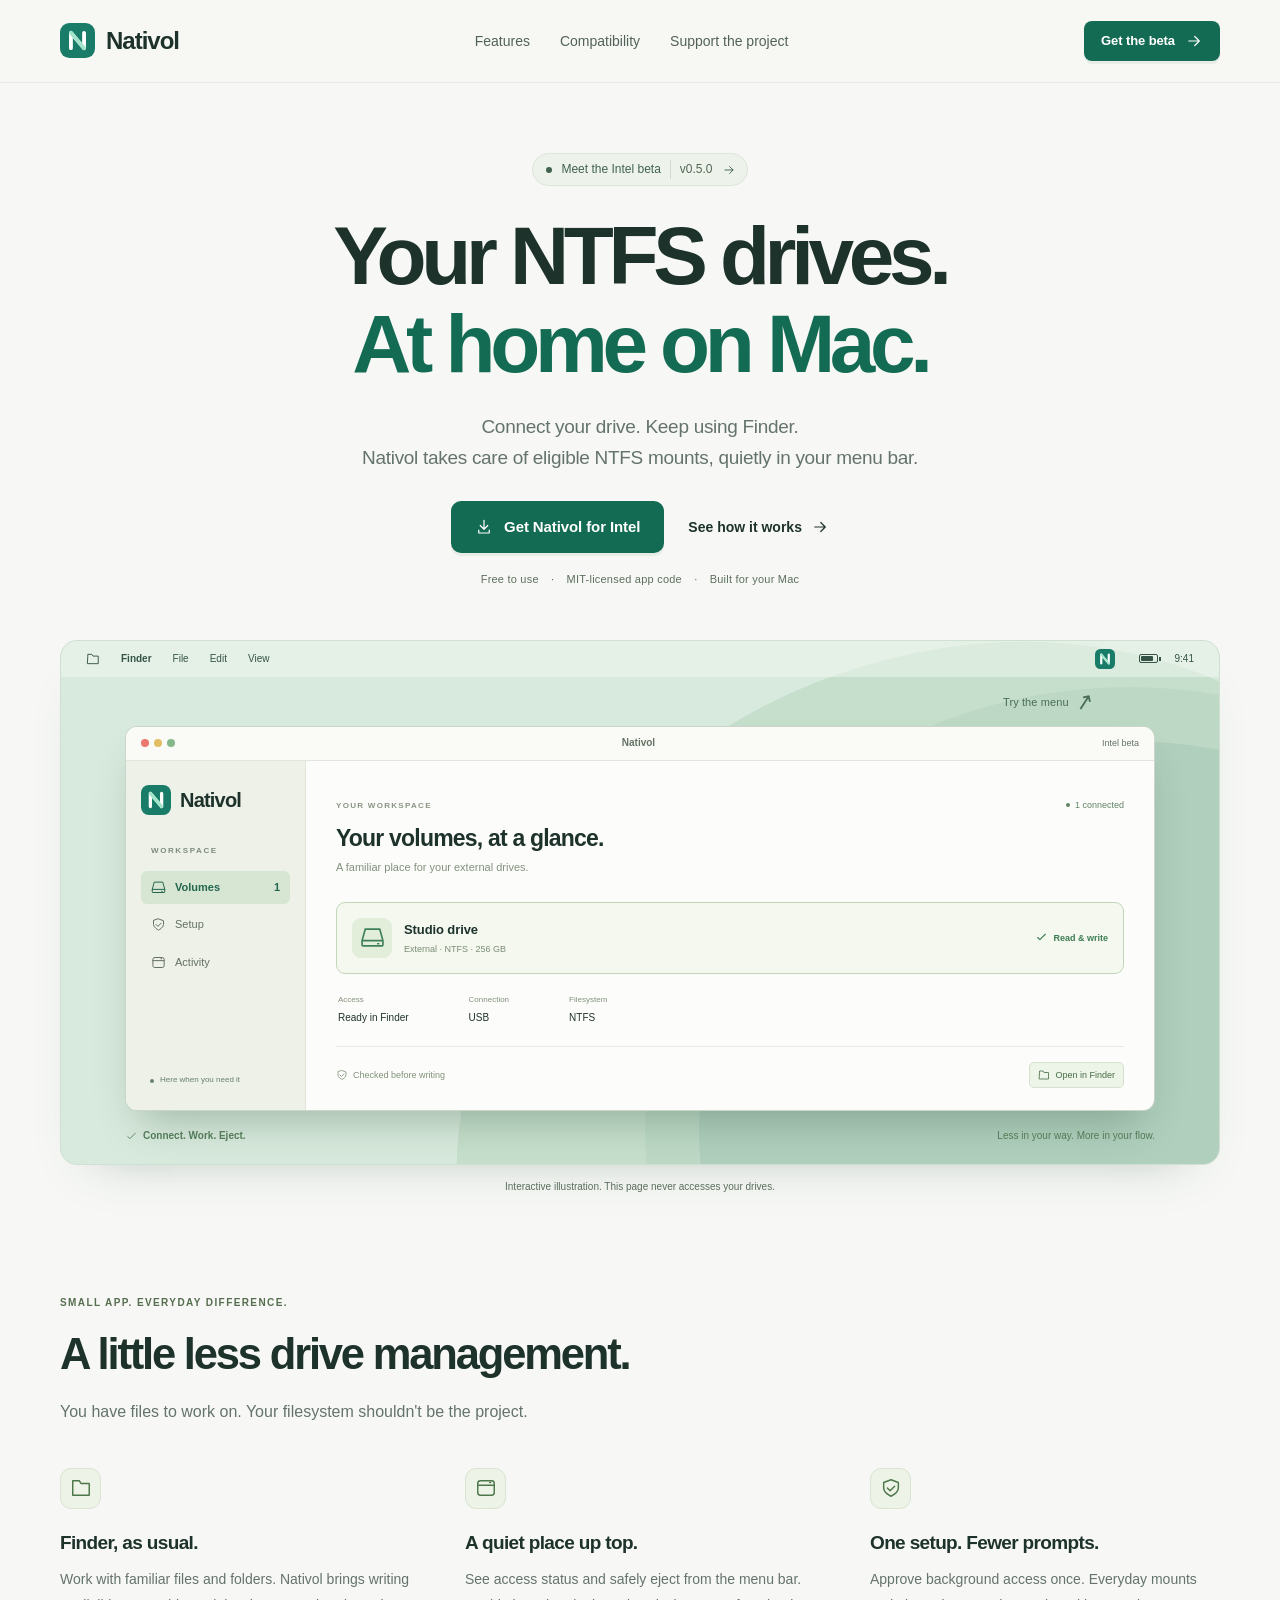
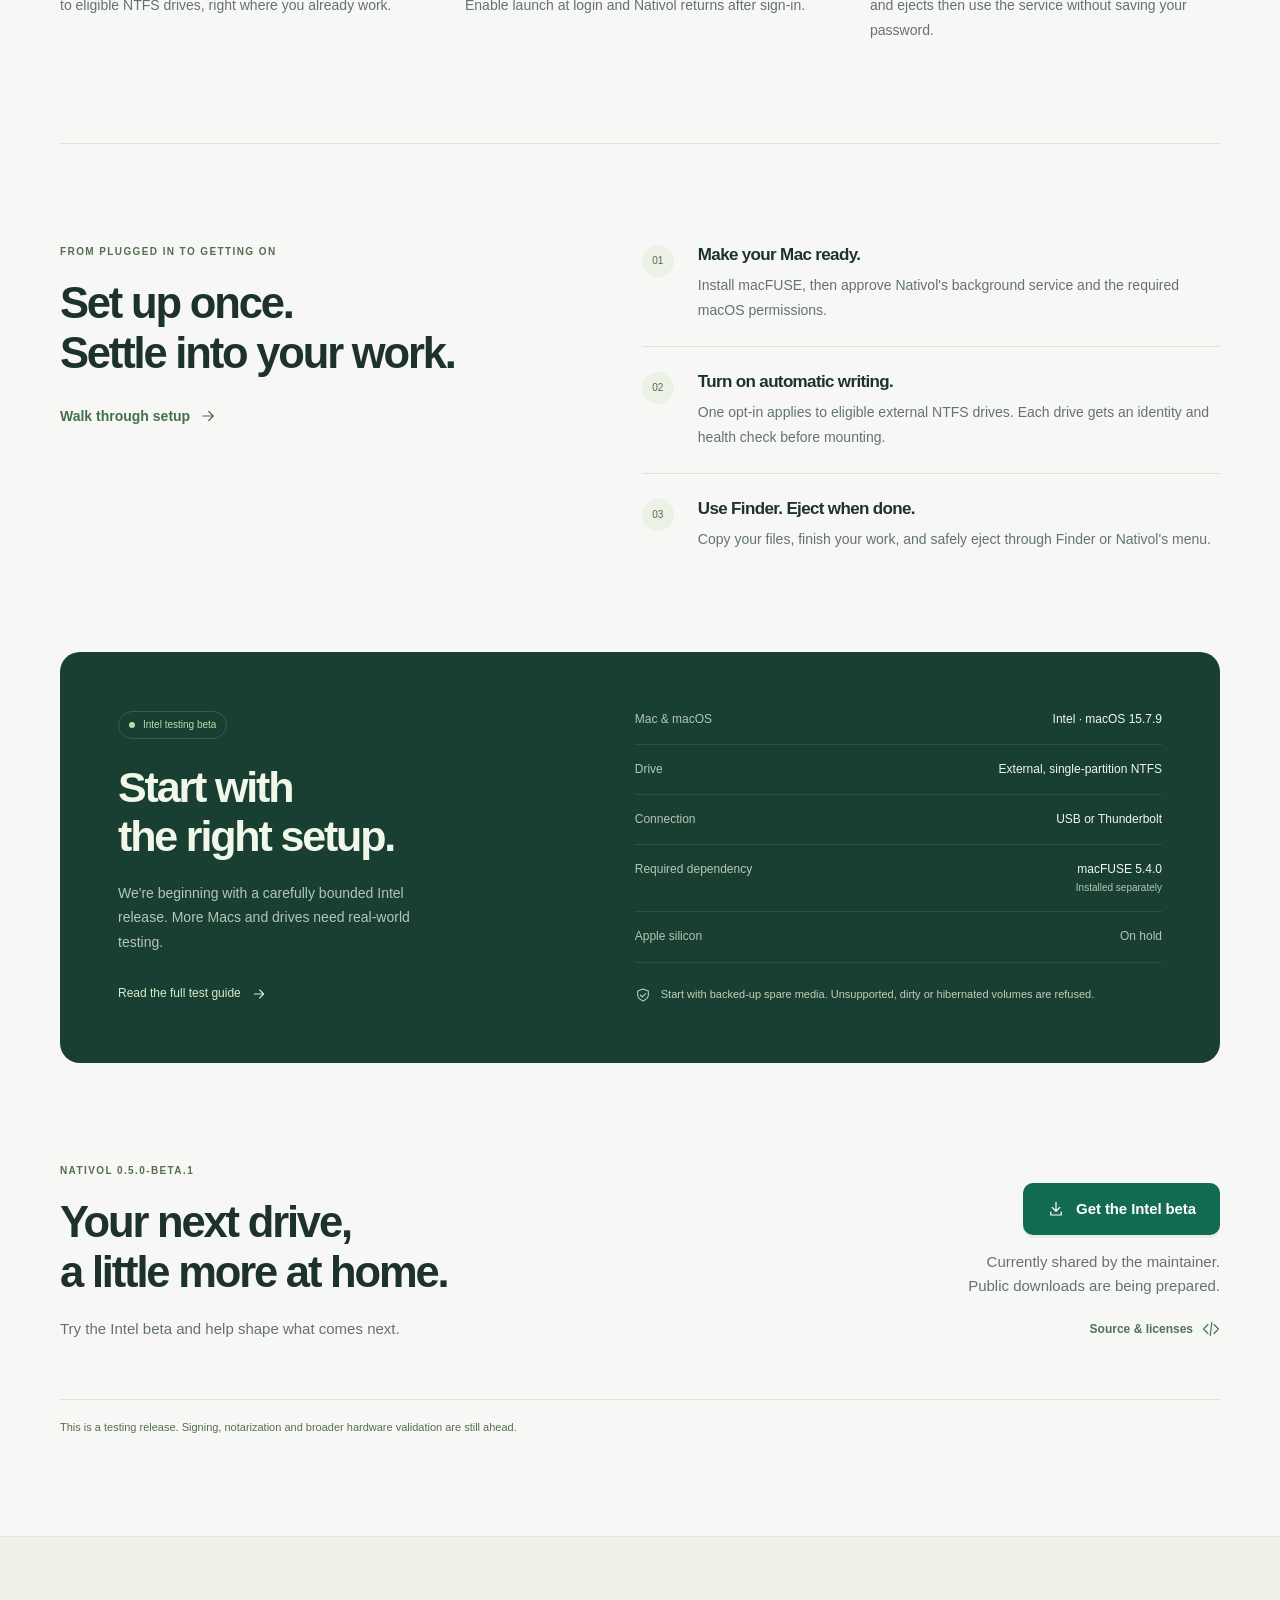
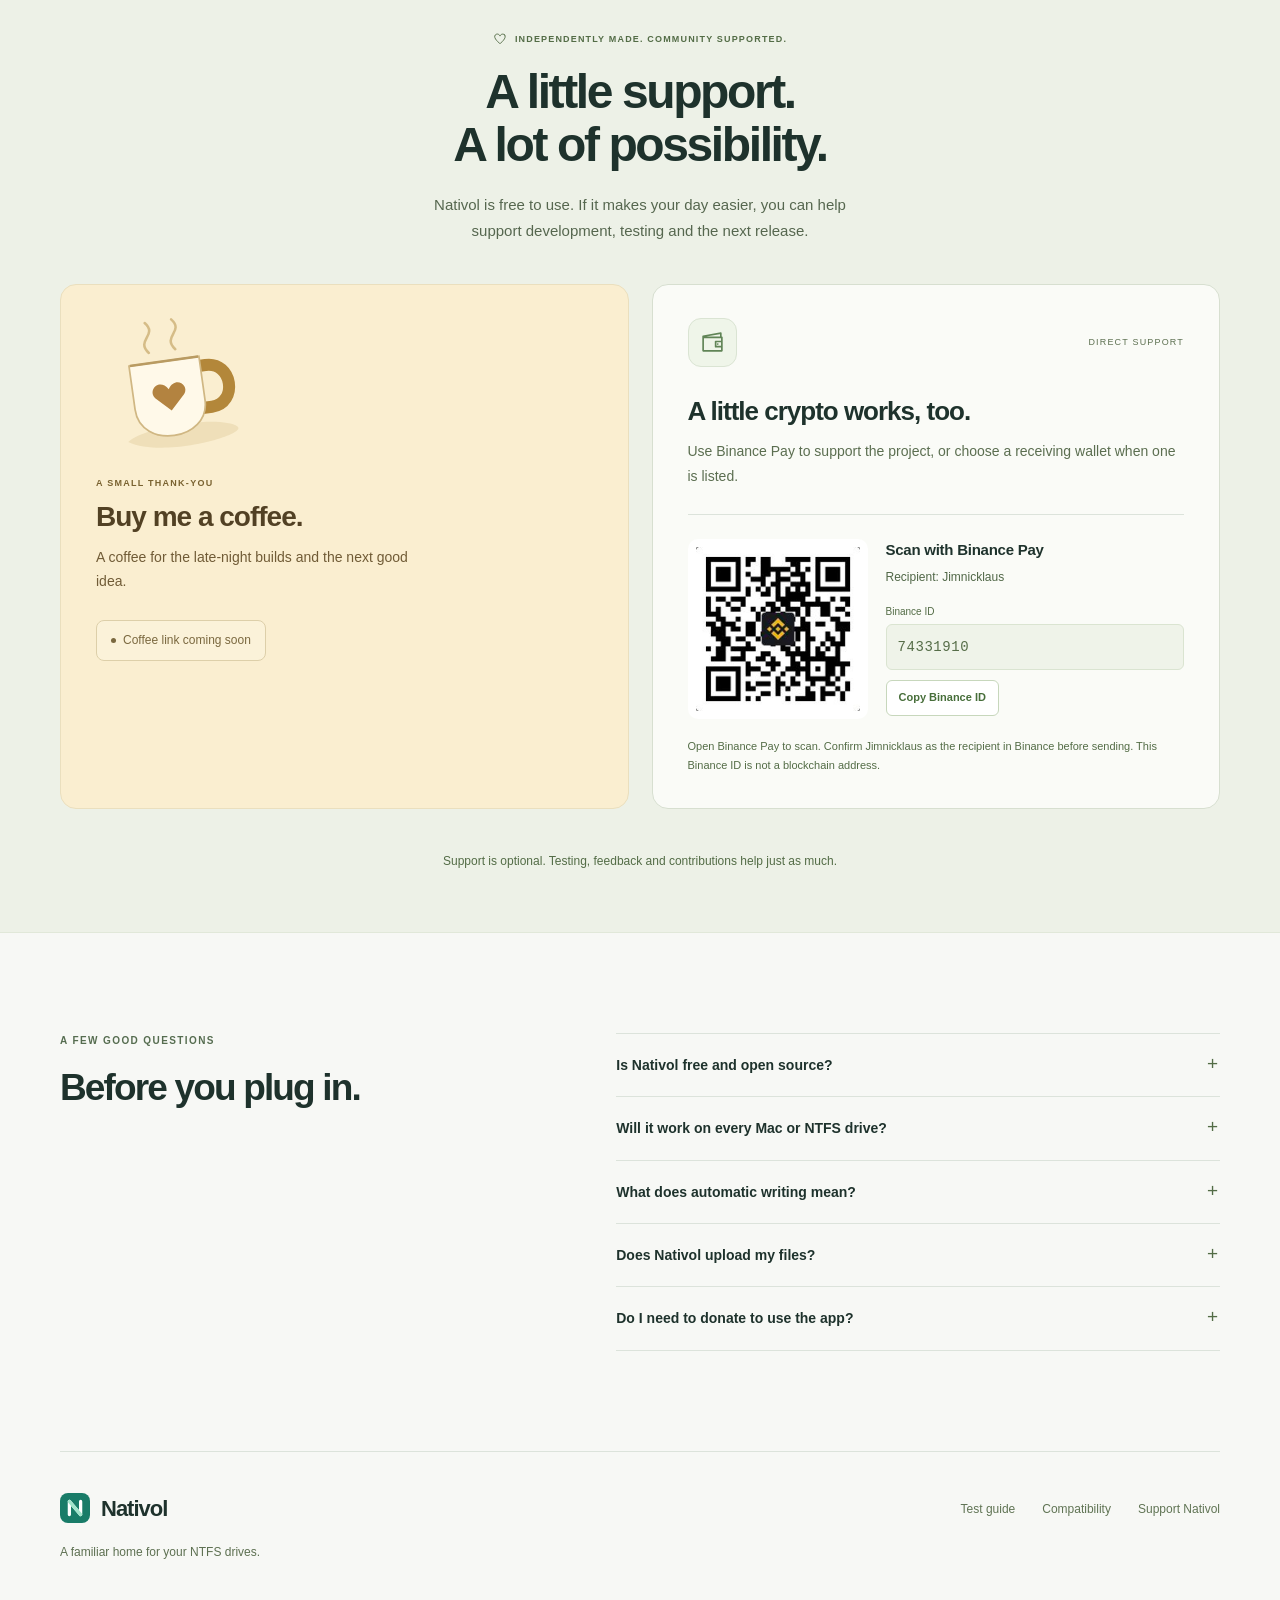
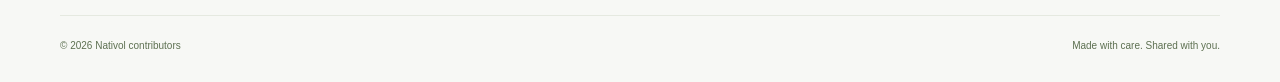
==== site/index.html @ d859d7f7 "Publish Nativol Intel beta source and website" ====
<!doctype html>
<html lang="en">
<head>
  <meta charset="utf-8">
  <meta name="viewport" content="width=device-width, initial-scale=1">
  <meta name="description" content="Nativol brings eligible NTFS drives to your Mac, with automatic writing, Finder access, and a quiet place in your menu bar. Explore the Intel beta.">
  <meta name="theme-color" content="#f7f8f5">
  <meta property="og:title" content="Nativol — Your NTFS drives. At home on Mac.">
  <meta property="og:description" content="A little less drive management. Meet the free Nativol Intel beta and support its development.">
  <meta property="og:type" content="website">
  <meta property="og:site_name" content="Nativol">
  <meta property="og:url" content="https://nativol.org/">
  <meta name="twitter:card" content="summary">
  <link rel="canonical" href="https://nativol.org/">
  <title>Nativol — Your NTFS drives. At home on Mac.</title>
  <link rel="icon" href="assets/nativol.svg" type="image/svg+xml">
  <link rel="stylesheet" href="styles.css">
  <script src="config.js" defer></script>
  <script src="site.js" defer></script>
</head>
<body>
  <svg class="icon-definitions" xmlns="http://www.w3.org/2000/svg" aria-hidden="true"><defs>
    <symbol id="i-arrow" viewBox="0 0 24 24"><path d="M5 12h14m-6-6 6 6-6 6"/></symbol>
    <symbol id="i-download" viewBox="0 0 24 24"><path d="M12 3v12m-5-5 5 5 5-5M5 16v4h14v-4"/></symbol>
    <symbol id="i-drive" viewBox="0 0 24 24"><path d="m5 4-3 11v4a1 1 0 0 0 1 1h18a1 1 0 0 0 1-1v-4L19 4ZM2 15h20"/><path d="M17 18h1"/></symbol>
    <symbol id="i-check" viewBox="0 0 24 24"><path d="m5 12 4 4L19 6"/></symbol>
    <symbol id="i-shield" viewBox="0 0 24 24"><path d="m12 3 8 3v6c0 5-8 9-8 9S4 17 4 12V6Z"/><path d="m8 12 3 3 5-5"/></symbol>
    <symbol id="i-menu" viewBox="0 0 24 24"><rect x="3" y="4" width="18" height="16" rx="3"/><path d="M3 9h18m-5-3h1"/></symbol>
    <symbol id="i-folder" viewBox="0 0 24 24"><path d="M3 7V4h7l2 3h9v13H3Z"/></symbol>
    <symbol id="i-coffee" viewBox="0 0 24 24"><path d="M4 8h13v8a4 4 0 0 1-4 4H8a4 4 0 0 1-4-4Zm13 1h2a3 3 0 0 1 0 6h-2M7 2v2m5-2v2M2 22h19"/></symbol>
    <symbol id="i-heart" viewBox="0 0 24 24"><path d="M20 5c-3-3-7-1-8 2-1-3-5-5-8-2-5 5 8 15 8 15S25 10 20 5Z"/></symbol>
    <symbol id="i-code" viewBox="0 0 24 24"><path d="m8 6-6 6 6 6m8-12 6 6-6 6m-3-15-2 18"/></symbol>
    <symbol id="i-wallet" viewBox="0 0 24 24"><path d="M20 7V3L3 6v14h18V7H3m18 4h-6v5h6"/><path d="M17 13.5h.1"/></symbol>
  </defs></svg>
  <a class="skip" href="#main">Skip to content</a>
  <header class="site-header">
    <nav class="wrap nav" aria-label="Main navigation">
      <a class="brand" href="index.html" aria-label="Nativol home"><img src="assets/nativol.svg" width="35" height="35" alt="">Nativol</a>
      <div class="nav-links"><a href="#features">Features</a><a href="#compatibility">Compatibility</a><a href="#support">Support the project</a></div>
      <a class="button button-small" href="#get-build">Get the beta <svg class="icon" aria-hidden="true"><use href="#i-arrow"/></svg></a>
    </nav>
  </header>
  <main id="main">
    <section class="hero wrap" aria-labelledby="hero-title">
      <a class="release-pill" href="#compatibility"><span class="status-dot"></span>Meet the Intel beta <span class="pill-version">v0.5.0</span><svg class="icon" aria-hidden="true"><use href="#i-arrow"/></svg></a>
      <h1 id="hero-title">Your NTFS drives.<br><span>At home on Mac.</span></h1>
      <p class="hero-description">Connect your drive. Keep using Finder.<br>Nativol takes care of eligible NTFS mounts, quietly in your menu bar.</p>
      <div class="actions hero-actions"><a class="button" href="#get-build"><svg class="icon" aria-hidden="true"><use href="#i-download"/></svg>Get Nativol for Intel</a><a class="text-link" href="guide.html">See how it works <svg class="icon" aria-hidden="true"><use href="#i-arrow"/></svg></a></div>
      <p class="hero-note">Free to use <span>·</span> MIT-licensed app code <span>·</span> Built for your Mac</p>
      <div class="product-scene" aria-label="Illustration of the Nativol app and menu bar">
        <div class="scene-orbit orbit-one" aria-hidden="true"></div><div class="scene-orbit orbit-two" aria-hidden="true"></div>
        <div class="desktop-bar"><div class="desktop-label"><svg class="icon" aria-hidden="true"><use href="#i-folder"/></svg><strong>Finder</strong><span>File</span><span>Edit</span><span>View</span></div><div class="desktop-right"><button id="menu-toggle" hidden class="menu-toggle" type="button" aria-label="Preview the Nativol menu" aria-expanded="false" aria-controls="demo-menu"><img src="assets/nativol.svg" width="22" height="22" alt=""></button><span class="desktop-battery" aria-hidden="true"></span><span>9:41</span></div></div>
        <div id="menu-hint" class="menu-hint" hidden aria-hidden="true">Try the menu <span>↗</span></div>
        <div id="demo-menu" class="demo-menu" hidden><div class="demo-menu-title"><strong>Nativol</strong><span class="mini-tag">Preview</span></div><div class="demo-menu-drive"><svg class="icon" aria-hidden="true"><use href="#i-drive"/></svg><div><strong>Studio drive</strong><span>NTFS · Read &amp; write</span></div><span class="status-dot"></span></div><p>Your drives, one click away.</p><a href="guide.html">Explore setup &amp; safe eject <svg class="icon" aria-hidden="true"><use href="#i-arrow"/></svg></a></div>
        <div class="app-window">
          <div class="app-titlebar"><div class="traffic-lights" aria-hidden="true"><i></i><i></i><i></i></div><span>Nativol</span><span class="app-version">Intel beta</span></div>
          <div class="app-layout">
            <aside class="app-sidebar" aria-label="Illustrated app sidebar"><div class="app-brand"><img src="assets/nativol.svg" width="33" height="33" alt="">Nativol</div><span class="sidebar-caption">WORKSPACE</span><div class="sidebar-item selected"><svg class="icon" aria-hidden="true"><use href="#i-drive"/></svg>Volumes <span>1</span></div><div class="sidebar-item"><svg class="icon" aria-hidden="true"><use href="#i-shield"/></svg>Setup</div><div class="sidebar-item"><svg class="icon" aria-hidden="true"><use href="#i-menu"/></svg>Activity</div><div class="sidebar-bottom"><span class="status-dot"></span>Here when you need it</div></aside>
            <div class="app-main"><div class="app-heading"><div><span class="app-eyebrow">YOUR WORKSPACE</span><h2>Your volumes, at a glance.</h2><p>A familiar place for your external drives.</p></div><span class="connected-label"><span class="status-dot"></span>1 connected</span></div><div class="app-drive"><div class="drive-tile"><svg class="icon" aria-hidden="true"><use href="#i-drive"/></svg></div><div class="app-drive-name"><strong>Studio drive</strong><span>External · NTFS · 256 GB</span></div><span class="write-label"><svg class="icon" aria-hidden="true"><use href="#i-check"/></svg>Read &amp; write</span></div><div class="app-details"><div><span>Access</span><strong>Ready in Finder</strong></div><div><span>Connection</span><strong>USB</strong></div><div><span>Filesystem</span><strong>NTFS</strong></div></div><div class="app-footer"><span><svg class="icon" aria-hidden="true"><use href="#i-shield"/></svg>Checked before writing</span><span class="finder-label"><svg class="icon" aria-hidden="true"><use href="#i-folder"/></svg>Open in Finder</span></div></div>
          </div>
        </div>
        <div class="scene-bottom"><span><svg class="icon" aria-hidden="true"><use href="#i-check"/></svg>Connect. Work. Eject.</span><span>Less in your way. More in your flow.</span></div>
      </div>
      <p class="scene-caption">Interactive illustration. This page never accesses your drives.</p>
      <noscript><p class="scene-caption">The menu preview and donation options use JavaScript. The rest of this site works without it.</p></noscript>
    </section>
    <section class="features wrap section" id="features" aria-labelledby="features-title">
      <div class="section-heading"><p class="eyebrow">SMALL APP. EVERYDAY DIFFERENCE.</p><h2 id="features-title">A little less drive management.</h2><p>You have files to work on. Your filesystem shouldn't be the project.</p></div>
      <div class="feature-grid"><article class="feature"><span class="feature-icon"><svg class="icon" aria-hidden="true"><use href="#i-folder"/></svg></span><h3>Finder, as usual.</h3><p>Work with familiar files and folders. Nativol brings writing to eligible NTFS drives, right where you already work.</p></article><article class="feature"><span class="feature-icon"><svg class="icon" aria-hidden="true"><use href="#i-menu"/></svg></span><h3>A quiet place up top.</h3><p>See access status and safely eject from the menu bar. Enable launch at login and Nativol returns after sign-in.</p></article><article class="feature"><span class="feature-icon"><svg class="icon" aria-hidden="true"><use href="#i-shield"/></svg></span><h3>One setup. Fewer prompts.</h3><p>Approve background access once. Everyday mounts and ejects then use the service without saving your password.</p></article></div>
    </section>
    <section class="how-section wrap section" aria-labelledby="how-title"><div class="how-intro"><p class="eyebrow">FROM PLUGGED IN TO GETTING ON</p><h2 id="how-title">Set up once.<br>Settle into your work.</h2><a class="text-link" href="guide.html">Walk through setup <svg class="icon" aria-hidden="true"><use href="#i-arrow"/></svg></a></div><ol class="steps"><li><span class="step-number">01</span><div><h3>Make your Mac ready.</h3><p>Install macFUSE, then approve Nativol's background service and the required macOS permissions.</p></div></li><li><span class="step-number">02</span><div><h3>Turn on automatic writing.</h3><p>One opt-in applies to eligible external NTFS drives. Each drive gets an identity and health check before mounting.</p></div></li><li><span class="step-number">03</span><div><h3>Use Finder. Eject when done.</h3><p>Copy your files, finish your work, and safely eject through Finder or Nativol's menu.</p></div></li></ol></section>
    <section class="wrap compatibility-section" id="compatibility" aria-labelledby="compatibility-title"><div class="compatibility-panel"><div class="compatibility-intro"><span class="dark-pill"><span class="status-dot"></span>Intel testing beta</span><h2 id="compatibility-title">Start with<br>the right setup.</h2><p>We're beginning with a carefully bounded Intel release. More Macs and drives need real-world testing.</p><a class="light-link" href="guide.html">Read the full test guide <svg class="icon" aria-hidden="true"><use href="#i-arrow"/></svg></a></div><div class="compatibility-table"><div class="compat-row"><span>Mac &amp; macOS</span><strong>Intel · macOS 15.7.9</strong></div><div class="compat-row"><span>Drive</span><strong>External, single-partition NTFS</strong></div><div class="compat-row"><span>Connection</span><strong>USB or Thunderbolt</strong></div><div class="compat-row"><span>Required dependency</span><strong>macFUSE 5.4.0 <small>Installed separately</small></strong></div><div class="compat-row"><span>Apple silicon</span><strong class="muted-light">On hold</strong></div><p class="compat-note"><svg class="icon" aria-hidden="true"><use href="#i-shield"/></svg>Start with backed-up spare media. Unsupported, dirty or hibernated volumes are refused.</p></div></div></section>
    <section class="download-section wrap section" id="get-build" aria-labelledby="download-title"><div><p class="eyebrow">NATIVOL 0.5.0-BETA.1</p><h2 id="download-title">Your next drive,<br>a little more at home.</h2><p>Try the Intel beta and help shape what comes next.</p></div><div class="download-actions"><a id="release-link" class="button" href="guide.html#installation"><svg class="icon" aria-hidden="true"><use href="#i-download"/></svg><span>Get the Intel beta</span></a><p id="release-note" class="small">Currently shared by the maintainer.<br>Public downloads are being prepared.</p><a id="source-link" class="text-link" href="guide.html#source">Source &amp; licenses <svg class="icon" aria-hidden="true"><use href="#i-code"/></svg></a></div><p class="beta-note">This is a testing release. Signing, notarization and broader hardware validation are still ahead.</p></section>
    <section class="support-section" id="support" aria-labelledby="support-title"><div class="wrap"><div class="support-heading"><span class="support-kicker"><svg class="icon" aria-hidden="true"><use href="#i-heart"/></svg>INDEPENDENTLY MADE. COMMUNITY SUPPORTED.</span><h2 id="support-title">A little support.<br>A lot of possibility.</h2><p>Nativol is free to use. If it makes your day easier, you can help support development, testing and the next release.</p></div><div class="support-grid"><article class="coffee-card"><div class="coffee-art" aria-hidden="true"><svg viewBox="0 0 180 160"><path class="cup-shadow" d="M29 137c22-15 111-16 128 0 11 11-90 25-128 0"/><path class="cup-steam" d="M67 38c-14-17 14-19 0-35m31 35c-14-17 14-19 0-35"/><path class="cup-handle" d="M118 61h12c32 0 32 49 1 49h-11"/><path class="cup-body" d="M42 50h82v51c0 48-82 48-82 0Z"/><path class="cup-rim" d="M43 50h80"/><path class="cup-heart" d="M84 83c-9-15-25-2-17 8l17 17 17-17c8-10-8-23-17-8Z"/></svg></div><div class="coffee-copy"><p class="eyebrow">A SMALL THANK-YOU</p><h3>Buy me a coffee.</h3><p>A coffee for the late-night builds and the next good idea.</p><a id="coffee-link" class="button coffee-button" hidden rel="noopener noreferrer" target="_blank">Buy Me a Coffee <svg class="icon" aria-hidden="true"><use href="#i-arrow"/></svg></a><p id="coffee-pending" class="pending-note"><span class="status-dot"></span>Coffee link coming soon</p></div></article><article class="crypto-card"><div class="crypto-heading"><span class="crypto-symbol"><svg class="icon" aria-hidden="true"><use href="#i-wallet"/></svg></span><span class="small">DIRECT SUPPORT</span></div><h3>A little crypto works, too.</h3><p>Use Binance Pay to support the project, or choose a receiving wallet when one is listed.</p><div id="binance-pay-container"></div><h4 id="wallets-heading" class="wallets-heading" hidden>On-chain wallets</h4><div id="wallets-container"></div><div id="crypto-pending" class="crypto-placeholder"><svg class="icon" aria-hidden="true"><use href="#i-wallet"/></svg><div><strong>Crypto support is on the way.</strong><span>Receiving details will appear here when added.</span></div></div><p id="network-note" class="network-note" hidden>For on-chain wallets, always match the asset and network shown with the address.</p></article></div><p id="donation-status" class="donation-status" role="status" aria-live="polite" aria-atomic="true"></p><p class="support-footnote">Support is optional. Testing, feedback and contributions help just as much.</p></div></section>
    <section class="faq-section wrap section" aria-labelledby="faq-title"><div><p class="eyebrow">A FEW GOOD QUESTIONS</p><h2 id="faq-title">Before you plug in.</h2></div><div class="faq-list"><details><summary>Is Nativol free and open source?</summary><p>Yes, it's free to use. Nativol's original app code is prepared under MIT; the NTFS engine, health checker and patches retain their GPL licenses. macFUSE is installed separately. The public repository is being prepared.</p></details><details><summary>Will it work on every Mac or NTFS drive?</summary><p>This beta enables writing on native Intel macOS 15.7.9 with macFUSE 5.4.0, for eligible external single-partition NTFS drives over USB or Thunderbolt. The helper checks identity, supported geometry and filesystem health. Apple silicon and additional macOS versions are outside this release.</p></details><details><summary>What does automatic writing mean?</summary><p>After background setup, enable automatic writing once. Nativol will check eligible connected drives and attempt writable mounts. You can keep individual volumes read-only. Unsupported or unhealthy drives are refused; Nativol does not format, repair or force a busy unmount.</p></details><details><summary>Does Nativol upload my files?</summary><p>No. Drive operations stay on your Mac. This site has no analytics, external fonts or embedded payment widgets. The Binance Pay QR is an image stored with this site; scanning it opens Binance. Selecting Buy Me a Coffee opens that service's website. Those services handle donations under their own terms; this site does not process payments or receive payment confirmations.</p></details><details><summary>Do I need to donate to use the app?</summary><p>No. Donations are entirely optional and don't unlock features. Trying the beta on spare media, reporting a useful issue or contributing code are other ways to help.</p></details></div></section>
  </main>
  <footer class="site-footer wrap"><div><a class="brand" href="index.html"><img src="assets/nativol.svg" width="30" height="30" alt="">Nativol</a><p>A familiar home for your NTFS drives.</p></div><div class="footer-links"><a href="guide.html">Test guide</a><a href="#compatibility">Compatibility</a><a href="#support">Support Nativol</a></div><div class="footer-bottom"><span>© 2026 Nativol contributors</span><span>Made with care. Shared with you.</span></div></footer>
</body>
</html>
---- site/styles.css ----
@charset "UTF-8";
:root{color-scheme:light;--paper:#f7f8f5;--white:#fff;--ink:#1e322c;--muted:#64736c;--green:#146b53;--mint:#c8edda;--line:#dce3db;--serif:Georgia,serif;font-family:-apple-system,BlinkMacSystemFont,"Segoe UI",sans-serif;font-synthesis:none;font-size:16px}
*{box-sizing:border-box}html{scroll-behavior:smooth;scroll-padding-top:100px}body{margin:0;background:var(--paper);color:var(--ink);line-height:1.6;-webkit-font-smoothing:antialiased}body,button,a{-webkit-tap-highlight-color:transparent}button,input{font:inherit}button,a{touch-action:manipulation}a{color:inherit;text-underline-offset:4px}button{cursor:pointer}button:active,.button:active{transform:scale(.98)}button:focus-visible,a:focus-visible,summary:focus-visible{outline:3px solid #28876b;outline-offset:5px;border-radius:5px}[hidden]{display:none!important}.wrap{width:min(1160px,calc(100% - 64px));margin-inline:auto}.icon-definitions{width:0;height:0;position:absolute;overflow:hidden}.icon{width:22px;height:22px;fill:none;stroke:currentColor;stroke-width:1.6;stroke-linecap:round;stroke-linejoin:round;flex:none;vertical-align:middle}.skip{position:fixed;left:20px;top:-100px;z-index:100;padding:12px 20px;background:var(--green);color:white;border-radius:8px}.skip:focus{top:12px}.site-header{position:sticky;top:0;z-index:20;border-bottom:1px solid #dce3db9c;background:#f7f8f5e8;backdrop-filter:blur(16px)}.nav{display:flex;align-items:center;justify-content:space-between;gap:30px;min-height:82px}.brand{display:inline-flex;gap:11px;align-items:center;color:var(--ink);font-size:24px;letter-spacing:-1px;font-weight:750;text-decoration:none}.brand img{flex:none}.nav-links{display:flex;gap:30px;font-size:14px}.nav-links a{text-decoration:none;color:#526259}.nav-links a:hover,.footer-links a:hover{color:var(--green)}.button{display:inline-flex;align-items:center;justify-content:center;gap:11px;min-height:52px;padding:13px 23px;border-radius:10px;background:var(--green);color:white;font-size:15px;font-weight:650;letter-spacing:-.1px;text-decoration:none;border:1px solid transparent;box-shadow:0 3px 1px #173c1310;transition:background .18s ease,box-shadow .18s ease,transform .12s ease}.button:hover{background:#10563f;box-shadow:0 5px 15px #173c1322}.button .icon{width:18px;height:18px}.button-small{font-size:13px;min-height:40px;padding:9px 16px;gap:10px;border-radius:8px}.hero{text-align:center;padding-top:70px}.release-pill{display:inline-flex;align-items:center;gap:9px;text-decoration:none;background:#edf3eb;border:1px solid #dbe6d6;padding:6px 11px 6px 13px;border-radius:30px;font-size:12px;color:#41624e}.release-pill .icon{width:14px;height:14px}.status-dot{display:inline-block;width:6px;height:6px;border-radius:50%;background:currentColor;flex:none}.pill-version{border-left:1px solid #d0ddcd;padding-left:9px;color:#536653}h1{font-size:clamp(50px,6.4vw,82px);font-weight:650;letter-spacing:-.065em;line-height:1.07;margin:26px 0 23px}h1 span{color:var(--green)}.hero-description{font-size:19px;line-height:1.65;letter-spacing:-.3px;color:var(--muted);margin:0 auto;max-width:650px}.actions{display:flex;align-items:center;gap:24px;flex-wrap:wrap}.hero-actions{justify-content:center;margin-top:28px}.text-link{display:inline-flex;align-items:center;gap:9px;font-size:14px;font-weight:600;text-decoration:none}.text-link:hover{text-decoration:underline}.text-link .icon{width:18px;height:18px}.hero-note{color:#5d6f5d;font-size:11px;letter-spacing:.02em;margin:18px 0 0}.hero-note span{padding:0 9px}.product-scene{position:relative;isolation:isolate;margin-top:51px;background:#d8eadd;border:1px solid #cfdfd2;border-radius:17px;overflow:hidden;padding:0 64px 20px;text-align:left;box-shadow:0 24px 50px -35px #32534460}.scene-orbit{border-radius:50%;position:absolute;z-index:-1;pointer-events:none}.orbit-one{height:920px;width:1050px;background:#c6dfcc;right:-270px;top:20px;transform:rotate(-32deg)}.orbit-two{height:780px;width:860px;background:#b0cfbd;right:-340px;top:100px;box-shadow:0 0 0 54px #bdd9c6}.desktop-bar{display:flex;align-items:center;justify-content:space-between;margin:0 -64px;padding:5px 25px;min-height:36px;background:#f3f9f173;color:#355447;font-size:10px;position:relative;z-index:3}.desktop-label,.desktop-right{display:flex;align-items:center;gap:21px}.desktop-label .icon{width:14px;height:14px}.desktop-label strong{font-size:10px}.desktop-right{gap:17px}.menu-toggle{background:transparent;border:0;border-radius:5px;display:grid;place-items:center;padding:1px 7px}.menu-toggle img{width:20px;height:20px}.menu-toggle:hover,.menu-toggle[aria-expanded=true]{background:#89b59961}.desktop-battery{position:relative;width:19px;height:9px;border:1px solid currentColor;border-radius:2px}.desktop-battery:before{content:"";position:absolute;inset:1px 4px 1px 1px;background:currentColor;border-radius:1px}.desktop-battery:after{content:"";position:absolute;width:2px;height:4px;right:-4px;top:1.5px;background:currentColor}.menu-hint{position:absolute;right:126px;top:44px;font-size:11px;letter-spacing:.01em;color:#496c56}.menu-hint span{display:inline-block;font-size:22px;vertical-align:middle;transform:rotate(-12deg);padding-left:3px}.demo-menu{position:absolute;right:75px;top:38px;z-index:10;width:290px;padding:17px;border:1px solid #ffffffae;border-radius:12px;background:#fcfffaef;backdrop-filter:blur(20px);box-shadow:0 20px 50px #203e3840;font-size:12px;color:#254137}.demo-menu-title{display:flex;justify-content:space-between;align-items:center;border-bottom:1px solid #d9e4d8;padding-bottom:12px}.mini-tag{font-size:9px;background:#e2eadc;padding:2px 6px;border-radius:4px}.demo-menu-drive{display:flex;gap:11px;align-items:center;margin:16px 0}.demo-menu-drive>div{display:grid}.demo-menu-drive strong{font-size:12px}.demo-menu-drive>div span{color:#60756a;font-size:10px}.demo-menu-drive>.status-dot{margin-left:auto;color:#16815e}.demo-menu p{font-size:11px;color:#60756a;margin:0 0 14px}.demo-menu a{display:flex;align-items:center;justify-content:space-between;text-decoration:none;background:#e3ede0;padding:9px;border-radius:5px;font-size:10px}.demo-menu a .icon{width:13px;height:13px}.app-window{background:#fcfdfa;border:1px solid #a7b8a591;border-radius:12px;overflow:hidden;margin-top:49px;box-shadow:0 24px 40px -15px #264a3450}.app-titlebar{height:34px;background:#fafbf7;position:relative;border-bottom:1px solid #e1e6dc;display:flex;align-items:center;justify-content:space-between;padding:0 15px;font-size:10px;font-weight:600;color:#657264}.traffic-lights{display:flex;gap:5px}.traffic-lights i{height:8px;width:8px;border-radius:50%;background:#eb786c}.traffic-lights i:nth-child(2){background:#e3bd64}.traffic-lights i:nth-child(3){background:#84b889}.app-version{font-size:9px;font-weight:400}.app-layout{display:grid;grid-template-columns:180px 1fr;min-height:285px}.app-sidebar{background:#edf1e8;border-right:1px solid #dfe5d9;display:flex;flex-direction:column;padding:23px 15px}.app-brand{display:flex;align-items:center;gap:9px;font-size:20px;font-weight:650;letter-spacing:-.8px}.app-brand img{width:30px;height:30px}.sidebar-caption{font-size:8px;letter-spacing:1.6px;color:#7e8b7d;font-weight:600;margin:29px 10px 11px}.sidebar-item{font-size:11px;display:flex;align-items:center;gap:9px;margin:2px 0;padding:8px 10px;border-radius:6px;color:#647162}.sidebar-item .icon{width:15px;height:15px}.sidebar-item.selected{color:#23664e;background:#d7e5d3;font-weight:600}.sidebar-item>span{margin-left:auto}.sidebar-bottom{display:flex;align-items:center;gap:6px;margin:auto 9px 0;font-size:8px;color:#68816b}.sidebar-bottom .status-dot{width:4px;height:4px}.app-main{padding:29px 30px 22px}.app-heading{display:flex;align-items:flex-start;justify-content:space-between;gap:15px}.app-eyebrow{font-size:8px;letter-spacing:1.3px;color:#899382;font-weight:650}.app-heading h2{font-size:23px;letter-spacing:-.8px;line-height:1.3;margin:9px 0 5px}.app-heading p{font-size:11px;color:#83907e;margin:0}.connected-label{margin-top:8px;font-size:9px;color:#648265;display:flex;align-items:center;gap:5px;white-space:nowrap}.connected-label .status-dot{height:4px;width:4px}.app-drive{display:flex;align-items:center;gap:12px;border:1px solid #c1d6bb;background:#f4f8ef;border-radius:9px;padding:15px;margin-top:25px}.drive-tile{display:grid;place-items:center;height:40px;width:40px;border-radius:9px;background:#e2edda;color:#3f805a}.drive-tile .icon{width:25px;height:25px}.app-drive-name{display:grid;gap:1px}.app-drive-name strong{font-size:13px;letter-spacing:-.1px}.app-drive-name span{font-size:9px;color:#7b8c75}.write-label{display:inline-flex;align-items:center;gap:5px;color:#3c7c51;font-size:9px;font-weight:550;margin-left:auto;white-space:nowrap}.write-label .icon{height:13px;width:13px;stroke-width:2}.app-details{display:flex;gap:60px;padding:20px 2px;border-bottom:1px solid #e7ece2}.app-details>div{display:grid;gap:3px}.app-details span{font-size:8px;color:#83907e}.app-details strong{font-size:10px;font-weight:500}.app-footer{display:flex;justify-content:space-between;align-items:center;padding-top:15px;font-size:9px;color:#82917c}.app-footer span{display:inline-flex;align-items:center;gap:5px}.app-footer .icon{height:12px;width:12px}.finder-label{border-radius:5px;border:1px solid #d6e2ce;background:#edf4e8;padding:5px 8px;color:#456c45}.scene-bottom{display:flex;justify-content:space-between;align-items:center;padding-top:17px;color:#537a59;font-size:10px}.scene-bottom span:first-child{display:flex;align-items:center;gap:5px;font-weight:600}.scene-bottom .icon{width:13px;height:13px}.scene-caption{font-size:10px;color:#5d6f5d;margin:14px 0 0}.section{padding:100px 0}.section-heading{max-width:650px}.eyebrow{font-size:10px;font-weight:650;letter-spacing:.14em;color:#566d50;margin:0 0 18px}h2{font-size:clamp(31px,3.4vw,44px);line-height:1.15;letter-spacing:-.05em;font-weight:600;margin:0 0 20px}h3{font-size:20px;letter-spacing:-.65px;line-height:1.3;font-weight:600;margin:0 0 12px}p{margin:0 0 18px}.section-heading>p:last-child{font-size:16px;color:var(--muted);margin:0}.feature-grid{display:grid;grid-template-columns:repeat(3,1fr);gap:55px;margin-top:43px}.feature-icon{display:grid;place-items:center;width:41px;height:41px;border:1px solid #d9e4d2;background:#eef3e8;border-radius:11px;color:#4c7749;margin-bottom:22px}.feature p{color:var(--muted);font-size:14px;margin:0;line-height:1.8}.feature h3{font-size:19px}.how-section{border-top:1px solid var(--line);display:grid;grid-template-columns:1fr 1.2fr;gap:100px}.how-intro .text-link{margin-top:7px;color:#42704e}.steps{list-style:none;padding:0;margin:0}.steps li{display:flex;gap:24px;padding:0 0 24px}.steps li+li{padding-top:24px;border-top:1px solid var(--line)}.steps li:last-child{padding-bottom:0}.step-number{display:grid;place-items:center;flex:none;width:32px;height:32px;background:#ecf1e6;border-radius:50%;font-size:10px;color:#4e6d47;margin-top:1px;font-variant-numeric:tabular-nums}.steps h3{font-size:17px;margin-bottom:7px}.steps p{font-size:14px;line-height:1.75;color:var(--muted);margin:0}.compatibility-panel{display:grid;grid-template-columns:1fr 1.25fr;gap:95px;background:#183f32;color:#f1f8ea;border-radius:20px;padding:58px}.dark-pill{display:inline-flex;align-items:center;gap:8px;border:1px solid #ffffff25;color:#b9dcaa;border-radius:30px;font-size:10px;padding:5px 10px;margin-bottom:24px}.compatibility-intro h2{font-size:43px;margin-bottom:19px}.compatibility-intro p{font-size:14px;line-height:1.75;color:#b5c6b6;max-width:325px}.light-link{display:inline-flex;gap:10px;align-items:center;font-size:12px;text-decoration:none;color:#d7eacb;margin-top:12px}.light-link:hover{text-decoration:underline}.light-link .icon{height:16px;width:16px}.compat-row{display:flex;justify-content:space-between;align-items:flex-start;gap:24px;padding:15px 0;border-bottom:1px solid #ffffff16;font-size:12px}.compat-row:first-child{padding-top:0}.compat-row>span{color:#b4c7b3}.compat-row strong{font-weight:500;text-align:right}.compat-row small{display:block;font-size:10px;color:#b4c7b3;margin-top:1px}.muted-light{color:#b4c7b3}.compat-note{display:flex;align-items:flex-start;gap:10px;font-size:11px;line-height:1.75;color:#c0d0b9;margin:22px 0 0}.compat-note .icon{height:16px;width:16px;margin-top:2px}.download-section{display:grid;grid-template-columns:1fr 1fr;gap:25px;align-items:center}.download-section>div>p:not(.eyebrow){font-size:15px;color:var(--muted)}.download-actions{text-align:right;display:flex;align-items:flex-end;flex-direction:column}.download-actions .small{font-size:11px;line-height:1.6;margin-top:15px;margin-bottom:22px}.download-actions .text-link{font-size:12px;color:#4e7358}.beta-note{grid-column:1/-1;font-size:11px;color:#586d50;border-top:1px solid var(--line);padding-top:19px;margin:15px 0 0}.support-section{background:#edf1e7;padding:91px 0 61px;border-top:1px solid #e1e8d9;border-bottom:1px solid #e1e8d9}.support-heading{text-align:center;max-width:590px;margin:0 auto 39px}.support-kicker{display:inline-flex;align-items:center;gap:8px;font-size:9px;font-weight:650;letter-spacing:.13em;color:#536c46;margin-bottom:18px}.support-kicker .icon{height:14px;width:14px}.support-heading h2{font-size:48px;line-height:1.12}.support-heading p{font-size:15px;line-height:1.75;color:#56674f;margin:0 auto;max-width:465px}.support-grid{display:grid;grid-template-columns:1fr 1fr;gap:23px}.coffee-card{position:relative;background:#faeed0;border:1px solid #eadfbe;border-radius:16px;padding:26px 35px 35px;overflow:hidden;display:flex;flex-direction:column;align-items:flex-start}.coffee-art{width:155px;height:150px;margin:0 0 15px}.coffee-art svg{width:100%;height:100%;overflow:visible;transform:rotate(-8deg)}.cup-shadow{fill:#cfb57844}.cup-steam{stroke:#b18b4180;fill:none;stroke-width:3;stroke-linecap:round}.cup-handle{fill:none;stroke:#b3873a;stroke-width:14}.cup-body{fill:#fff9e9;stroke:#d0b783;stroke-width:2}.cup-rim{fill:none;stroke:#b99b62;stroke-width:3}.cup-heart{fill:#b38340}.coffee-copy{width:100%}.coffee-copy .eyebrow{color:#796230;font-size:9px;margin-bottom:9px}.coffee-copy h3{font-size:28px;letter-spacing:-1px;color:#524124;margin-bottom:11px}.coffee-copy>p:not(.eyebrow):not(.pending-note){color:#705b36;font-size:14px;max-width:330px;line-height:1.7}.coffee-button{background:#493d26;color:#fff5de;box-shadow:none;border:1px solid #493d26;margin-top:8px}.coffee-button:hover{background:#352b18}.pending-note{display:inline-flex;align-items:center;gap:7px;color:#7a683f;border:1px solid #ddcfa9;border-radius:8px;padding:10px 14px;font-size:12px;margin:8px 0 0;background:#ffffff32}.pending-note .status-dot{width:5px;height:5px}.crypto-card{background:#fafbf7;border:1px solid #d7dfd0;border-radius:16px;padding:33px 35px}.crypto-heading{display:flex;align-items:center;justify-content:space-between;margin-bottom:28px}.crypto-heading .small{font-size:9px;letter-spacing:.13em;color:#5d7051}.crypto-symbol{width:49px;height:49px;border:1px solid #dae4d3;background:#eff5e9;display:grid;place-items:center;border-radius:13px;color:#608456}.crypto-symbol .icon{height:25px;width:25px}.crypto-card h3{font-size:26px;letter-spacing:-1px;margin-bottom:11px}.crypto-card>p{font-size:14px;color:#5b6e50;line-height:1.75}.crypto-placeholder{display:flex;align-items:center;gap:14px;padding:21px 17px;background:#f1f5ea;border:1px dashed #cbd8c0;border-radius:10px;margin-top:27px;color:#507040}.crypto-placeholder>.icon{width:24px;height:24px}.crypto-placeholder>div{display:grid;gap:3px}.crypto-placeholder strong{font-size:12px;font-weight:600}.crypto-placeholder span{font-size:11px;color:#5d7450;line-height:1.6}.crypto-card .network-note{font-size:10px;color:#5d7051;line-height:1.6;margin:17px 0 0}.wallet-card{padding:18px 0;border-top:1px solid var(--line)}.wallet-card:first-child{margin-top:25px}.wallet-card-heading{display:flex;align-items:center;justify-content:space-between;gap:12px;margin-bottom:10px}.wallet-asset{font-size:14px;font-weight:650}.wallet-network{font-size:11px;color:#567146;background:#edf3e5;border-radius:5px;padding:3px 7px}.wallet-address{display:block;width:100%;white-space:normal;overflow-wrap:anywhere;word-break:break-word;font:11px/1.75 ui-monospace,SFMono-Regular,Menlo,monospace;color:#566d48;background:#eff3e9;padding:10px 11px;border:1px solid #dae4d1;border-radius:6px;user-select:all;margin:10px 0}.wallet-copy{border:1px solid #c7d7bc;background:#fff;color:#476e3a;border-radius:6px;font-size:11px;font-weight:600;padding:8px 12px;min-height:36px}.wallet-copy:hover{background:#edf3e7}.donation-status{text-align:center;font-size:12px;color:#416335;min-height:20px;margin:19px 0 0;overflow-wrap:anywhere}.support-footnote{text-align:center;font-size:12px;color:#536c46;margin:4px 0 0}.faq-section{display:grid;grid-template-columns:.85fr 1.15fr;gap:110px}.faq-section h2{font-size:37px}.faq-list details{border-bottom:1px solid var(--line)}.faq-list details:first-child{border-top:1px solid var(--line)}summary{position:relative;font-size:14px;font-weight:550;padding:20px 26px 20px 0;cursor:pointer;list-style:none}summary::-webkit-details-marker{display:none}summary:after{content:"+";position:absolute;right:2px;font-size:19px;top:15px;font-weight:300;color:#536c46}details[open] summary:after{content:"−"}details p{font-size:13px;color:var(--muted);line-height:1.85;margin:0 20px 21px 0}.site-footer{border-top:1px solid var(--line);padding-top:39px;display:flex;justify-content:space-between;flex-wrap:wrap;gap:25px}.site-footer .brand{font-size:22px}.site-footer p{font-size:12px;color:#5d7051;margin-top:12px}.footer-links{display:flex;align-items:flex-start;gap:27px;padding-top:9px;font-size:12px;color:#607454}.footer-links a{text-decoration:none}.footer-bottom{display:flex;justify-content:space-between;width:100%;border-top:1px solid #e5e9e0;margin-top:10px;padding:22px 0 28px;font-size:10px;color:#5d7051}.small{font-size:12px;color:var(--muted)}.article{max-width:750px;margin:0 auto;padding:75px 0}.article h1{font-size:55px;letter-spacing:-.05em}.article h2{font-size:28px;margin:40px 0 15px}.article p,.article li{color:var(--muted);font-size:15px;line-height:1.85}.article .lead{font-size:19px}.article ul,.article ol{padding-left:22px}.article li{margin:10px 0;padding-left:5px}.article strong{color:var(--ink)}.article a{color:var(--green)}.article .button{color:white}.notice{border-left:3px solid #7da076;padding:1px 0 1px 20px;margin:28px 0}.footer{padding:25px 0 35px;display:flex;justify-content:space-between;gap:20px;font-size:11px;color:var(--muted);border-top:1px solid var(--line)}
@media(min-width:1500px){.hero{padding-top:83px}}@media(max-width:1000px){.wrap{width:calc(100% - 48px)}.nav-links{gap:20px}.product-scene{padding-inline:35px}.desktop-bar{margin-inline:-35px}.app-layout{grid-template-columns:145px 1fr}.app-main{padding:23px}.app-heading h2{font-size:21px}.connected-label{display:none}.app-details{gap:40px}.sidebar-bottom{font-size:7px}.compatibility-panel{padding:42px;gap:50px}.compatibility-intro h2{font-size:37px}.how-section{gap:65px}.faq-section{gap:60px}.feature-grid{gap:35px}.coffee-card,.crypto-card{padding:28px}.crypto-card h3{font-size:24px}}
@media(max-width:760px){.nav{min-height:72px;gap:15px}.nav-links a:nth-child(1),.nav-links a:nth-child(2){display:none}.nav-links{margin-left:auto;margin-right:8px;font-size:12px}.brand{font-size:21px}.brand img{height:31px;width:31px}.hero{padding-top:49px}h1{font-size:61px}.hero-description{font-size:17px}.hero-actions{gap:20px}.product-scene{padding-inline:19px;margin-top:40px}.desktop-bar{margin-inline:-19px;padding-inline:18px}.app-sidebar{display:none}.app-layout{grid-template-columns:1fr}.app-window{margin-top:41px}.app-main{padding:25px}.app-layout{min-height:0}.app-heading h2{font-size:23px}.app-drive{margin-top:22px}.app-details{gap:60px}.app-footer{padding-top:14px}.scene-bottom>span:last-child{display:none}.demo-menu{right:59px}.menu-hint{right:108px;font-size:10px;top:38px}.section{padding:68px 0}.section-heading{max-width:510px}.feature-grid{gap:29px;grid-template-columns:1fr}.feature{display:grid;grid-template-columns:45px 1fr;column-gap:19px}.feature-icon{grid-row:1/3;margin:0}.feature h3{margin:0 0 8px}.feature p{grid-column:2;max-width:530px}.how-section{grid-template-columns:1fr;gap:32px}.how-intro h2 br{display:none}.how-intro .text-link{margin:0}.compatibility-panel{grid-template-columns:1fr;padding:33px;gap:30px}.compatibility-intro h2 br{display:none}.compatibility-intro h2{font-size:36px}.compatibility-intro p{max-width:500px}.dark-pill{margin-bottom:20px}.light-link{margin-top:0}.compat-row{padding:14px 0;font-size:12px}.download-section{grid-template-columns:1.2fr 1fr;gap:24px}.download-section h2{font-size:34px}.download-actions .button{font-size:13px;padding-inline:15px}.support-section{padding:65px 0 45px}.support-grid{grid-template-columns:1fr}.coffee-card{flex-direction:row;align-items:center;gap:26px;padding:34px}.coffee-art{flex:none;width:135px;margin:0}.coffee-copy h3{font-size:27px}.coffee-copy>p:not(.eyebrow):not(.pending-note){font-size:13px}.crypto-card{padding:30px 34px}.crypto-heading{margin-bottom:21px}.crypto-card h3{font-size:27px}.support-heading h2{font-size:43px}.faq-section{grid-template-columns:1fr;gap:16px}.faq-section h2{font-size:34px}.site-footer .footer-links{gap:20px}.footer-bottom{margin-top:0}.article{padding-top:45px}.article h1{font-size:46px}}
@media(max-width:480px){.wrap{width:calc(100% - 36px)}.nav{min-height:68px;gap:12px}.nav-links{display:none}.button-small{font-size:12px;min-height:38px;padding:8px 12px}h1{font-size:48px;letter-spacing:-.065em;line-height:1.1;margin-top:24px}.hero-description{font-size:15px;max-width:325px}.hero-description br{display:none}.hero-actions{gap:18px;flex-direction:column;margin-top:24px}.hero-actions .button{min-width:225px}.text-link{font-size:13px}.hero-note{font-size:9px;margin-top:22px}.hero-note span{padding:0 4px}.release-pill{font-size:10px}.product-scene{padding:0 12px 13px;border-radius:12px}.desktop-bar{margin-inline:-12px;padding-inline:12px;min-height:30px}.desktop-label,.desktop-right{gap:12px}.desktop-label span:last-child{display:none}.desktop-right{font-size:9px}.menu-toggle img{width:18px;height:18px}.app-main{padding:20px 15px}.app-window{margin-top:39px;border-radius:9px}.app-titlebar{height:28px;padding:0 10px;font-size:8px}.app-version{font-size:7px}.app-heading h2{font-size:19px;letter-spacing:-.65px}.app-heading p{font-size:9px}.app-eyebrow{font-size:7px}.app-drive{padding:11px 10px;gap:8px;margin-top:17px}.drive-tile{width:31px;height:32px;border-radius:6px}.drive-tile .icon{width:21px;height:21px}.app-drive-name strong{font-size:11px}.app-drive-name span{font-size:7px}.write-label{font-size:7px;gap:3px}.write-label .icon{height:10px;width:10px}.app-details{gap:27px;padding:15px 0}.app-details span{font-size:7px}.app-details strong{font-size:8px}.app-footer{font-size:7px;gap:8px;padding-top:12px}.app-footer .icon{height:10px;width:10px}.finder-label{padding:4px 6px}.scene-bottom{padding-top:12px;font-size:9px}.scene-caption{font-size:9px}.demo-menu{top:33px;right:40px;width:min(270px,calc(100% - 30px))}.menu-hint{right:101px;top:34px;font-size:9px}.section{padding:55px 0}h2{font-size:32px}.section-heading>p:last-child{font-size:14px}.eyebrow{font-size:9px;margin-bottom:15px}.feature-grid{margin-top:30px}.feature p{font-size:13px}.feature h3{font-size:17px}.steps{margin-top:3px}.steps li{gap:17px}.steps h3{font-size:16px}.steps p{font-size:13px}.compatibility-panel{padding:29px 23px;border-radius:14px;gap:26px}.compatibility-intro h2{font-size:33px}.compatibility-intro p{font-size:13px}.compat-row{font-size:11px;gap:16px}.compat-note{font-size:10px}.download-section{display:block}.download-section h2{font-size:35px}.download-actions{text-align:left;align-items:flex-start;margin-top:27px}.download-actions .button{font-size:14px;min-width:225px}.download-actions .small br{display:none}.download-actions .small{max-width:280px}.beta-note{font-size:10px;margin-top:27px;padding-top:18px}.support-section{padding:54px 0 38px}.support-heading h2{font-size:39px}.support-heading p{font-size:14px}.support-kicker{font-size:8px;letter-spacing:.08em;gap:6px}.support-grid{gap:18px}.coffee-card{padding:26px;gap:7px;align-items:flex-start;flex-direction:column}.coffee-art{height:118px;width:123px;margin-left:3px}.coffee-copy h3{font-size:28px}.coffee-copy>p:not(.eyebrow):not(.pending-note){font-size:14px}.crypto-card{padding:27px}.crypto-card h3{font-size:25px}.crypto-card>p{font-size:13px}.crypto-placeholder{padding:16px 13px;gap:11px}.crypto-placeholder span{font-size:10px}.support-footnote{font-size:11px;padding-inline:10px}.faq-section{display:block}.faq-section h2{font-size:31px;margin-bottom:26px}summary{font-size:13px}details p{font-size:12px}.site-footer{padding-top:30px;gap:12px}.footer-links{width:100%;padding-top:0;font-size:11px}.footer-bottom{font-size:9px;gap:17px;margin-top:15px;align-items:flex-start}.footer-bottom span:last-child{text-align:right}.article{padding-top:35px}.article h1{font-size:40px}.article h2{font-size:25px}.article p,.article li{font-size:14px}.footer{flex-direction:column;font-size:10px;gap:8px}}
@media(prefers-reduced-motion:reduce){html{scroll-behavior:auto}*,*:before,*:after{animation:none!important;transition:none!important}}@media(prefers-reduced-transparency:reduce){.site-header,.demo-menu{background:var(--paper);backdrop-filter:none}}@media(prefers-contrast:more){:root{--muted:#354d40;--line:#90a58e}.site-header{background:var(--paper)}.eyebrow,.hero-note,.scene-caption,.small,.feature p,.steps p,.support-heading p,.crypto-card>p,.coffee-copy>p,.pending-note,.footer-bottom{color:#374c34}.compat-row>span,.compatibility-intro p,.compat-note{color:#e0eadb}}
@media print{.site-header,.product-scene,.scene-caption,.actions,.download-actions,.button,.skip{display:none}.wrap{width:100%}body{background:white;color:black}.section,.support-section{padding:25px 0}.compatibility-panel{background:white;color:black;border:1px solid #aaa;padding:20px}.compatibility-intro p,.compat-row>span,.compat-note,.compat-row small{color:black}.support-grid,.feature-grid{break-inside:avoid}.site-footer{padding-top:20px}.coffee-card,.crypto-card{background:white}.faq-section{display:block}details:not([open])>p{display:block}.support-section{background:white}}

.wallet-label{font-size:14px;font-weight:650;letter-spacing:-.2px;margin:0}.wallet-network{display:inline-block;margin:0 0 2px}.wallet-copy:disabled{cursor:progress;opacity:.7}
.wallet-card-heading{flex-wrap:wrap}.wallet-label,.wallet-asset,.wallet-network{overflow-wrap:anywhere;max-width:100%}
.binance-pay{display:grid;grid-template-columns:180px minmax(0,1fr);gap:18px;align-items:start;margin-top:26px;padding-top:24px;border-top:1px solid var(--line)}.binance-pay-qr{display:block;width:180px;max-width:100%;height:auto;border:8px solid #fff;border-radius:10px;background:#fff}.binance-pay-details{min-width:0}.binance-pay-title{font-size:15px;line-height:1.4;letter-spacing:-.25px;margin:0 0 8px}.binance-pay-recipient{font-size:12px;color:#506747;overflow-wrap:anywhere;margin:0 0 16px}.binance-pay-id-label{font-size:10px;color:#536c46;margin:0}.binance-pay-id{font-size:14px;letter-spacing:.04em;margin:4px 0 10px}.binance-pay-note{grid-column:1/-1;font-size:11px;line-height:1.7;color:#536c46;margin:0}.wallets-heading{font-size:13px;font-weight:650;margin:28px 0 0}.binance-pay-id:focus-visible{outline:3px solid #28876b;outline-offset:3px}
@media(min-width:761px) and (max-width:1050px),(max-width:480px){.binance-pay{grid-template-columns:1fr}.binance-pay-qr{justify-self:center}.binance-pay-note{grid-column:1}.binance-pay-details{width:100%}}
@media(max-width:480px){.demo-menu{right:15px}}
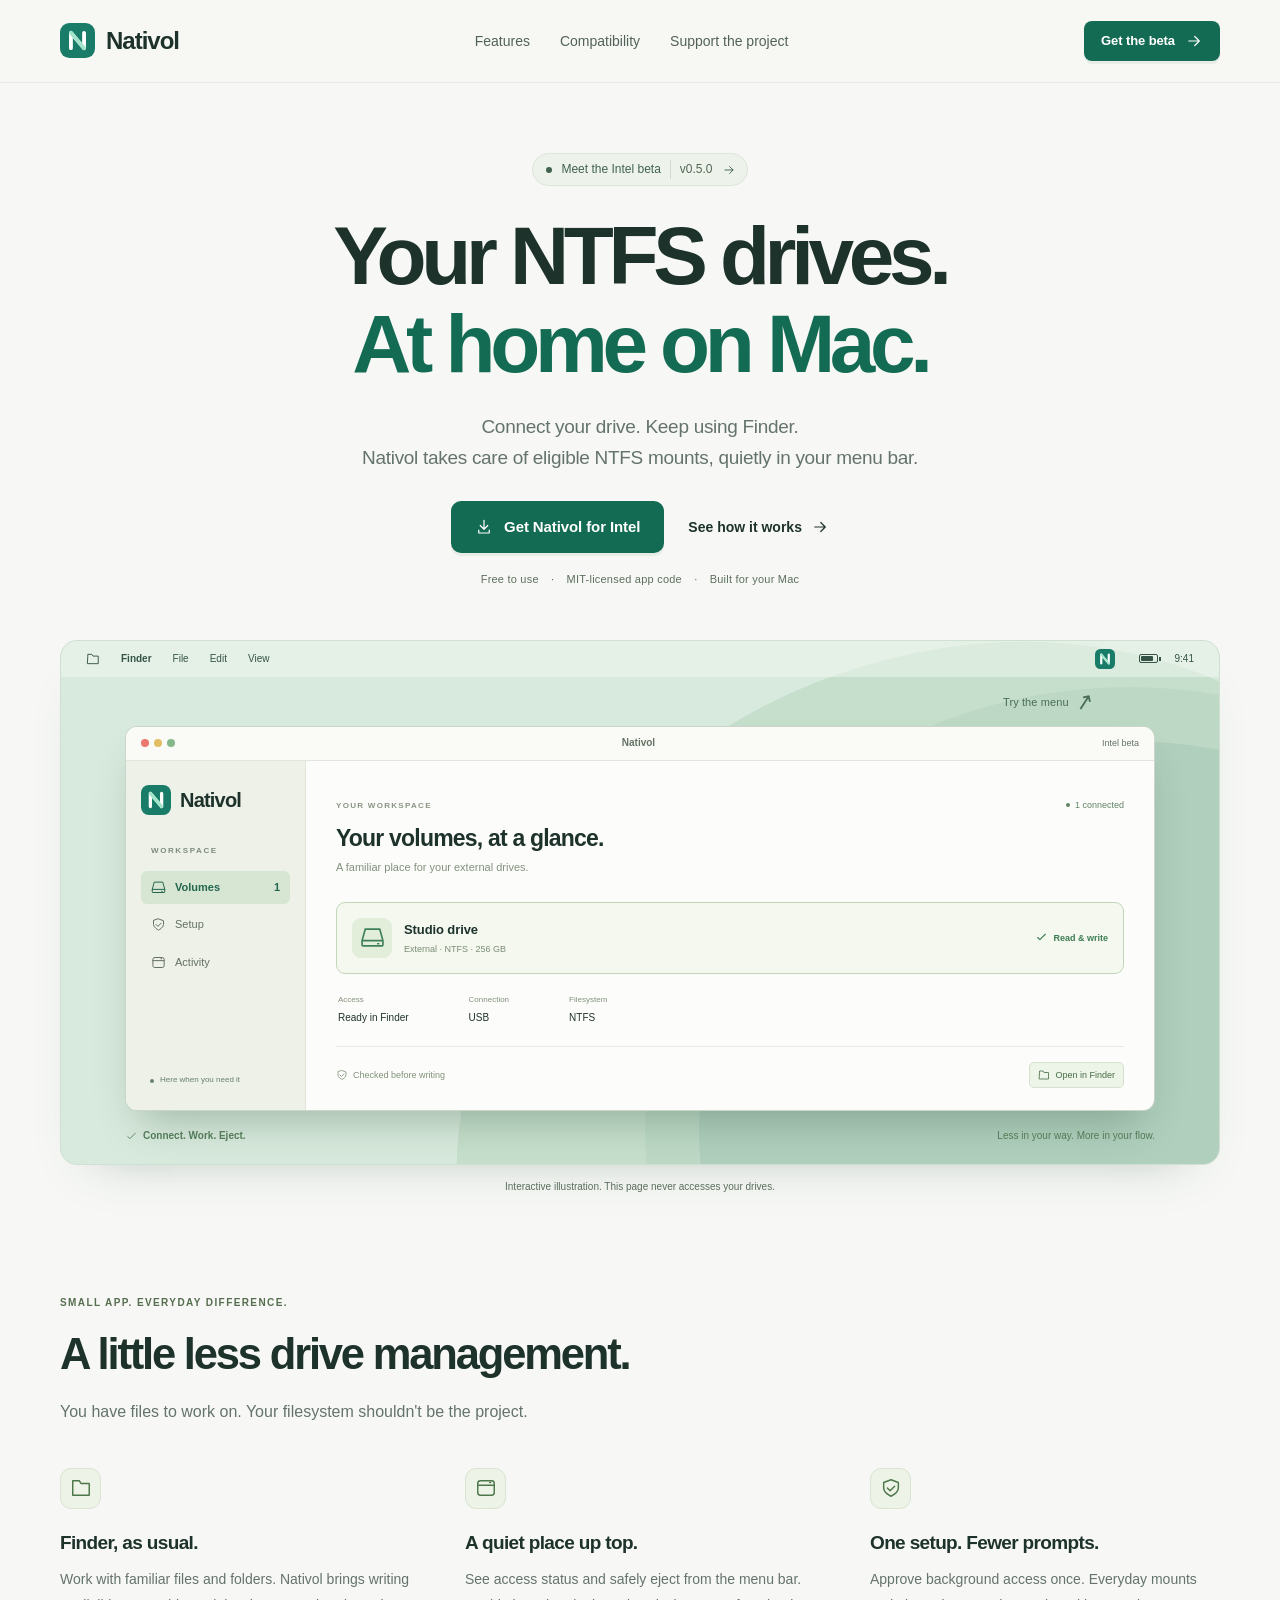
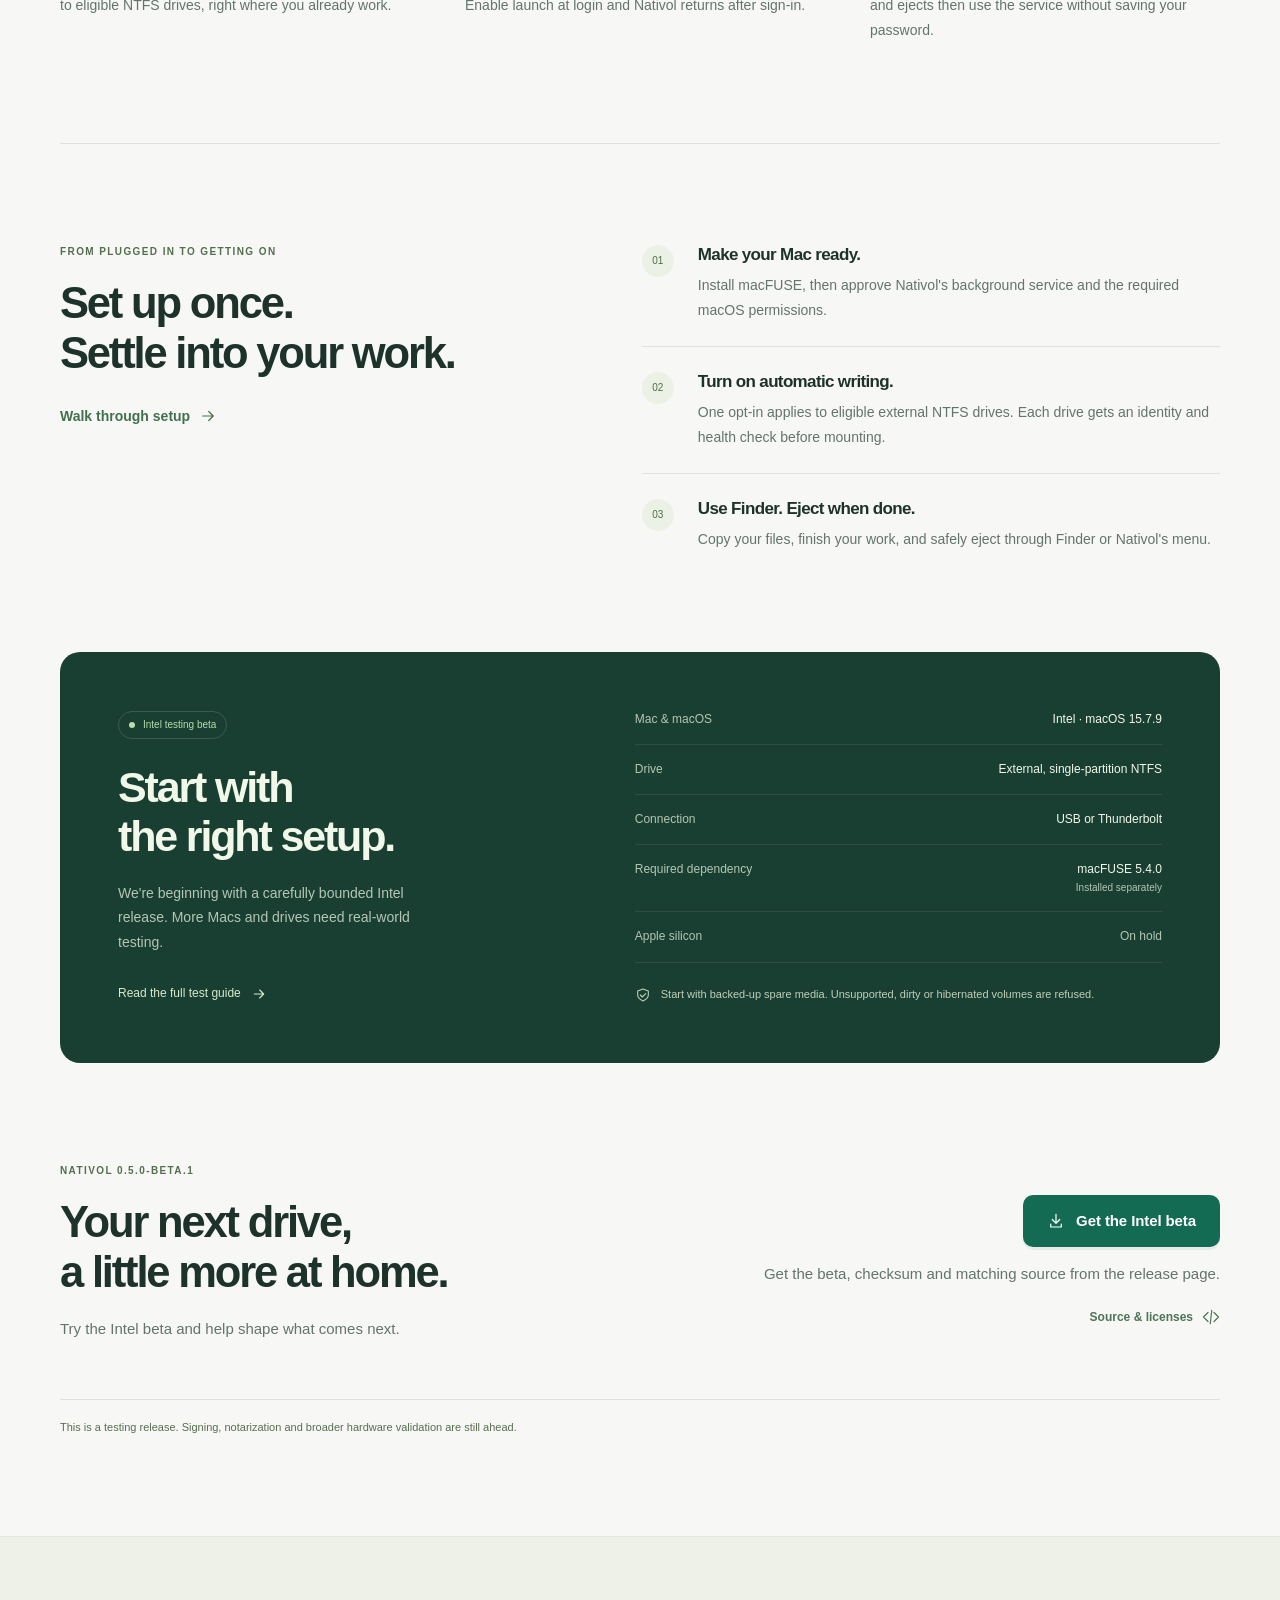
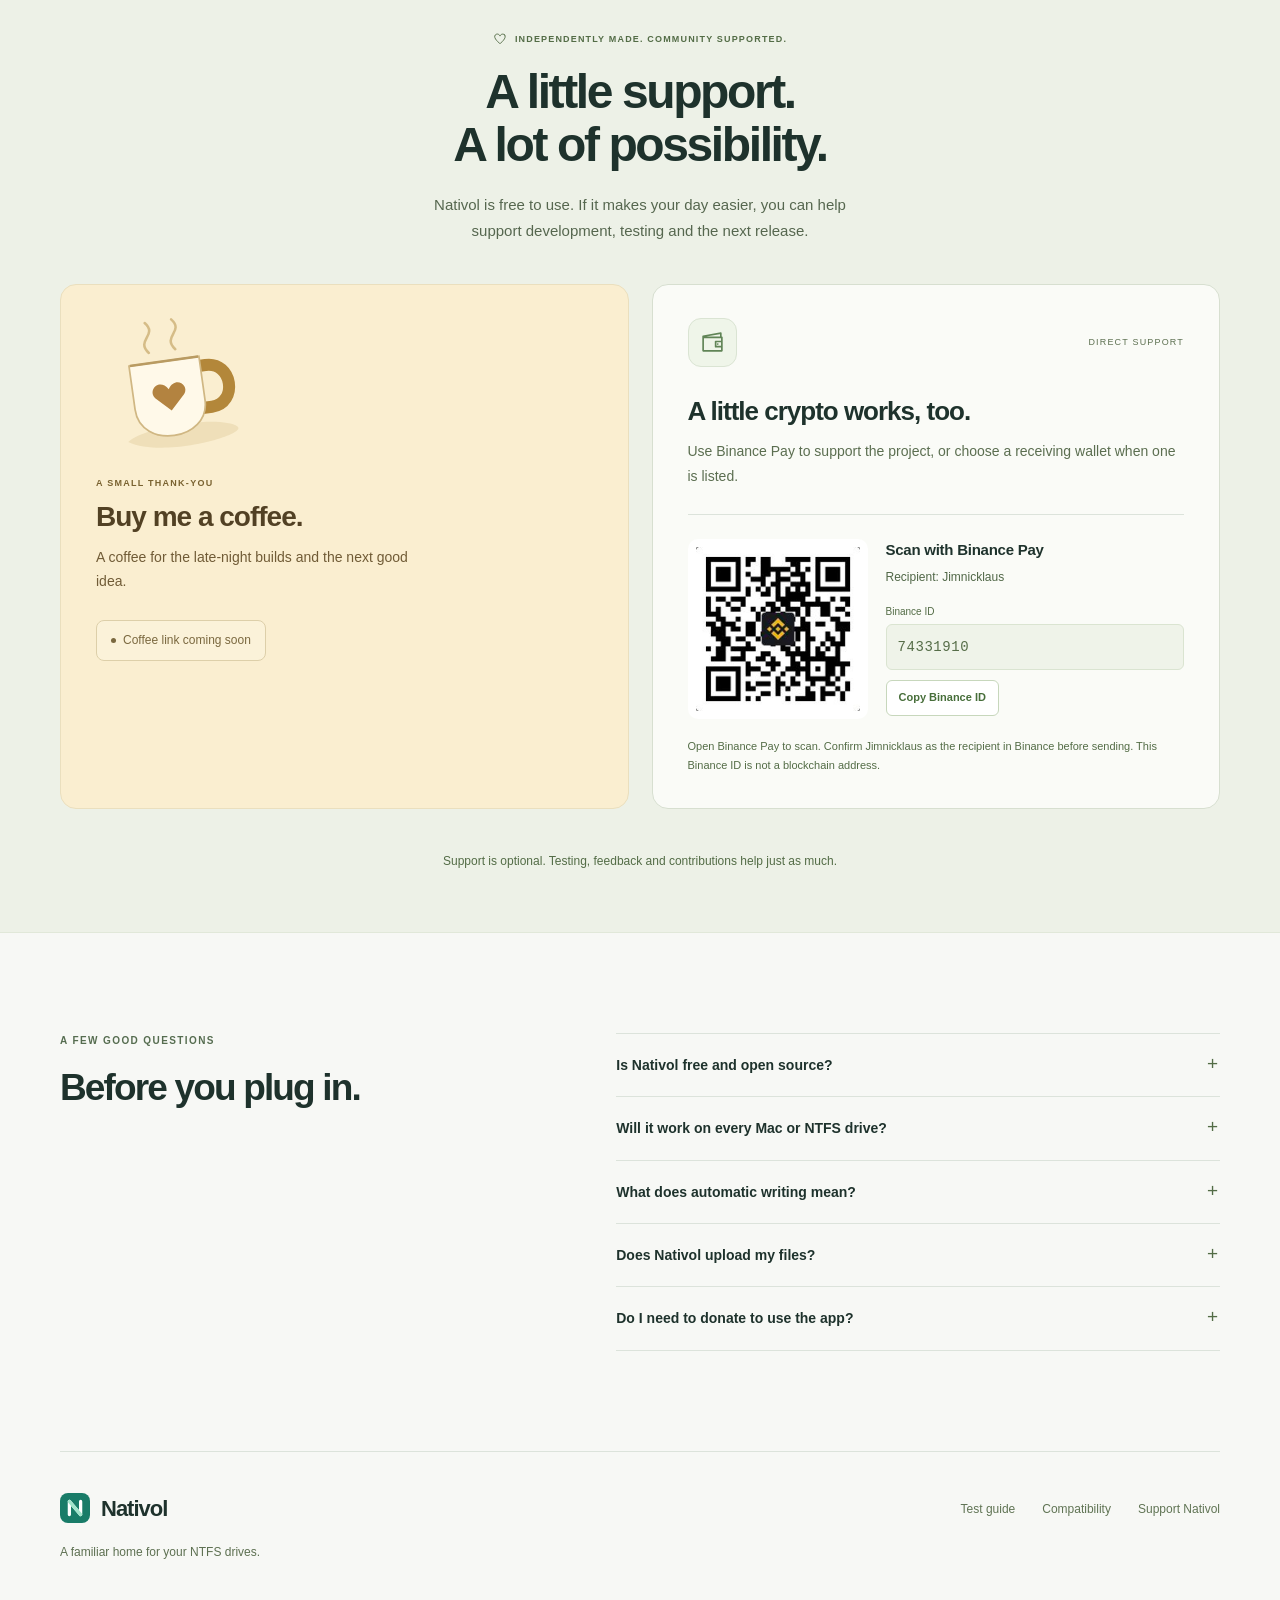
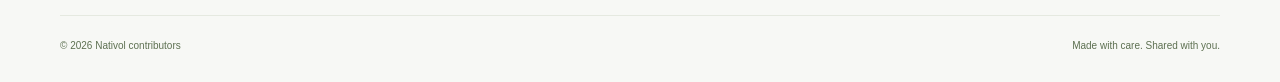
==== commit 1b4e3988: "Connect website to the published Intel beta release" ====
--- a/site/index.html
+++ b/site/index.html
@@ -70,9 +70,9 @@
     </section>
     <section class="how-section wrap section" aria-labelledby="how-title"><div class="how-intro"><p class="eyebrow">FROM PLUGGED IN TO GETTING ON</p><h2 id="how-title">Set up once.<br>Settle into your work.</h2><a class="text-link" href="guide.html">Walk through setup <svg class="icon" aria-hidden="true"><use href="#i-arrow"/></svg></a></div><ol class="steps"><li><span class="step-number">01</span><div><h3>Make your Mac ready.</h3><p>Install macFUSE, then approve Nativol's background service and the required macOS permissions.</p></div></li><li><span class="step-number">02</span><div><h3>Turn on automatic writing.</h3><p>One opt-in applies to eligible external NTFS drives. Each drive gets an identity and health check before mounting.</p></div></li><li><span class="step-number">03</span><div><h3>Use Finder. Eject when done.</h3><p>Copy your files, finish your work, and safely eject through Finder or Nativol's menu.</p></div></li></ol></section>
     <section class="wrap compatibility-section" id="compatibility" aria-labelledby="compatibility-title"><div class="compatibility-panel"><div class="compatibility-intro"><span class="dark-pill"><span class="status-dot"></span>Intel testing beta</span><h2 id="compatibility-title">Start with<br>the right setup.</h2><p>We're beginning with a carefully bounded Intel release. More Macs and drives need real-world testing.</p><a class="light-link" href="guide.html">Read the full test guide <svg class="icon" aria-hidden="true"><use href="#i-arrow"/></svg></a></div><div class="compatibility-table"><div class="compat-row"><span>Mac &amp; macOS</span><strong>Intel · macOS 15.7.9</strong></div><div class="compat-row"><span>Drive</span><strong>External, single-partition NTFS</strong></div><div class="compat-row"><span>Connection</span><strong>USB or Thunderbolt</strong></div><div class="compat-row"><span>Required dependency</span><strong>macFUSE 5.4.0 <small>Installed separately</small></strong></div><div class="compat-row"><span>Apple silicon</span><strong class="muted-light">On hold</strong></div><p class="compat-note"><svg class="icon" aria-hidden="true"><use href="#i-shield"/></svg>Start with backed-up spare media. Unsupported, dirty or hibernated volumes are refused.</p></div></div></section>
-    <section class="download-section wrap section" id="get-build" aria-labelledby="download-title"><div><p class="eyebrow">NATIVOL 0.5.0-BETA.1</p><h2 id="download-title">Your next drive,<br>a little more at home.</h2><p>Try the Intel beta and help shape what comes next.</p></div><div class="download-actions"><a id="release-link" class="button" href="guide.html#installation"><svg class="icon" aria-hidden="true"><use href="#i-download"/></svg><span>Get the Intel beta</span></a><p id="release-note" class="small">Currently shared by the maintainer.<br>Public downloads are being prepared.</p><a id="source-link" class="text-link" href="guide.html#source">Source &amp; licenses <svg class="icon" aria-hidden="true"><use href="#i-code"/></svg></a></div><p class="beta-note">This is a testing release. Signing, notarization and broader hardware validation are still ahead.</p></section>
+    <section class="download-section wrap section" id="get-build" aria-labelledby="download-title"><div><p class="eyebrow">NATIVOL 0.5.0-BETA.1</p><h2 id="download-title">Your next drive,<br>a little more at home.</h2><p>Try the Intel beta and help shape what comes next.</p></div><div class="download-actions"><a id="release-link" class="button" href="https://github.com/jimmychaula-max/Nativol/releases/tag/v0.5.0-beta.1"><svg class="icon" aria-hidden="true"><use href="#i-download"/></svg><span>Get the Intel beta</span></a><p id="release-note" class="small">DMG, checksum and matching source<br>available on GitHub Releases.</p><a id="source-link" class="text-link" href="https://github.com/jimmychaula-max/Nativol">Source &amp; licenses <svg class="icon" aria-hidden="true"><use href="#i-code"/></svg></a></div><p class="beta-note">This is a testing release. Signing, notarization and broader hardware validation are still ahead.</p></section>
     <section class="support-section" id="support" aria-labelledby="support-title"><div class="wrap"><div class="support-heading"><span class="support-kicker"><svg class="icon" aria-hidden="true"><use href="#i-heart"/></svg>INDEPENDENTLY MADE. COMMUNITY SUPPORTED.</span><h2 id="support-title">A little support.<br>A lot of possibility.</h2><p>Nativol is free to use. If it makes your day easier, you can help support development, testing and the next release.</p></div><div class="support-grid"><article class="coffee-card"><div class="coffee-art" aria-hidden="true"><svg viewBox="0 0 180 160"><path class="cup-shadow" d="M29 137c22-15 111-16 128 0 11 11-90 25-128 0"/><path class="cup-steam" d="M67 38c-14-17 14-19 0-35m31 35c-14-17 14-19 0-35"/><path class="cup-handle" d="M118 61h12c32 0 32 49 1 49h-11"/><path class="cup-body" d="M42 50h82v51c0 48-82 48-82 0Z"/><path class="cup-rim" d="M43 50h80"/><path class="cup-heart" d="M84 83c-9-15-25-2-17 8l17 17 17-17c8-10-8-23-17-8Z"/></svg></div><div class="coffee-copy"><p class="eyebrow">A SMALL THANK-YOU</p><h3>Buy me a coffee.</h3><p>A coffee for the late-night builds and the next good idea.</p><a id="coffee-link" class="button coffee-button" hidden rel="noopener noreferrer" target="_blank">Buy Me a Coffee <svg class="icon" aria-hidden="true"><use href="#i-arrow"/></svg></a><p id="coffee-pending" class="pending-note"><span class="status-dot"></span>Coffee link coming soon</p></div></article><article class="crypto-card"><div class="crypto-heading"><span class="crypto-symbol"><svg class="icon" aria-hidden="true"><use href="#i-wallet"/></svg></span><span class="small">DIRECT SUPPORT</span></div><h3>A little crypto works, too.</h3><p>Use Binance Pay to support the project, or choose a receiving wallet when one is listed.</p><div id="binance-pay-container"></div><h4 id="wallets-heading" class="wallets-heading" hidden>On-chain wallets</h4><div id="wallets-container"></div><div id="crypto-pending" class="crypto-placeholder"><svg class="icon" aria-hidden="true"><use href="#i-wallet"/></svg><div><strong>Crypto support is on the way.</strong><span>Receiving details will appear here when added.</span></div></div><p id="network-note" class="network-note" hidden>For on-chain wallets, always match the asset and network shown with the address.</p></article></div><p id="donation-status" class="donation-status" role="status" aria-live="polite" aria-atomic="true"></p><p class="support-footnote">Support is optional. Testing, feedback and contributions help just as much.</p></div></section>
-    <section class="faq-section wrap section" aria-labelledby="faq-title"><div><p class="eyebrow">A FEW GOOD QUESTIONS</p><h2 id="faq-title">Before you plug in.</h2></div><div class="faq-list"><details><summary>Is Nativol free and open source?</summary><p>Yes, it's free to use. Nativol's original app code is prepared under MIT; the NTFS engine, health checker and patches retain their GPL licenses. macFUSE is installed separately. The public repository is being prepared.</p></details><details><summary>Will it work on every Mac or NTFS drive?</summary><p>This beta enables writing on native Intel macOS 15.7.9 with macFUSE 5.4.0, for eligible external single-partition NTFS drives over USB or Thunderbolt. The helper checks identity, supported geometry and filesystem health. Apple silicon and additional macOS versions are outside this release.</p></details><details><summary>What does automatic writing mean?</summary><p>After background setup, enable automatic writing once. Nativol will check eligible connected drives and attempt writable mounts. You can keep individual volumes read-only. Unsupported or unhealthy drives are refused; Nativol does not format, repair or force a busy unmount.</p></details><details><summary>Does Nativol upload my files?</summary><p>No. Drive operations stay on your Mac. This site has no analytics, external fonts or embedded payment widgets. The Binance Pay QR is an image stored with this site; scanning it opens Binance. Selecting Buy Me a Coffee opens that service's website. Those services handle donations under their own terms; this site does not process payments or receive payment confirmations.</p></details><details><summary>Do I need to donate to use the app?</summary><p>No. Donations are entirely optional and don't unlock features. Trying the beta on spare media, reporting a useful issue or contributing code are other ways to help.</p></details></div></section>
+    <section class="faq-section wrap section" aria-labelledby="faq-title"><div><p class="eyebrow">A FEW GOOD QUESTIONS</p><h2 id="faq-title">Before you plug in.</h2></div><div class="faq-list"><details><summary>Is Nativol free and open source?</summary><p>Yes, it's free to use. Nativol's original app code is MIT licensed; the NTFS engine, health checker and patches retain their GPL licenses. macFUSE is installed separately. Explore the <a href="https://github.com/jimmychaula-max/Nativol">source on GitHub</a>.</p></details><details><summary>Will it work on every Mac or NTFS drive?</summary><p>This beta enables writing on native Intel macOS 15.7.9 with macFUSE 5.4.0, for eligible external single-partition NTFS drives over USB or Thunderbolt. The helper checks identity, supported geometry and filesystem health. Apple silicon and additional macOS versions are outside this release.</p></details><details><summary>What does automatic writing mean?</summary><p>After background setup, enable automatic writing once. Nativol will check eligible connected drives and attempt writable mounts. You can keep individual volumes read-only. Unsupported or unhealthy drives are refused; Nativol does not format, repair or force a busy unmount.</p></details><details><summary>Does Nativol upload my files?</summary><p>No. Drive operations stay on your Mac. This site has no analytics, external fonts or embedded payment widgets. The Binance Pay QR is an image stored with this site; scanning it opens Binance. Selecting Buy Me a Coffee opens that service's website. Those services handle donations under their own terms; this site does not process payments or receive payment confirmations.</p></details><details><summary>Do I need to donate to use the app?</summary><p>No. Donations are entirely optional and don't unlock features. Trying the beta on spare media, reporting a useful issue or contributing code are other ways to help.</p></details></div></section>
   </main>
   <footer class="site-footer wrap"><div><a class="brand" href="index.html"><img src="assets/nativol.svg" width="30" height="30" alt="">Nativol</a><p>A familiar home for your NTFS drives.</p></div><div class="footer-links"><a href="guide.html">Test guide</a><a href="#compatibility">Compatibility</a><a href="#support">Support Nativol</a></div><div class="footer-bottom"><span>© 2026 Nativol contributors</span><span>Made with care. Shared with you.</span></div></footer>
 </body>
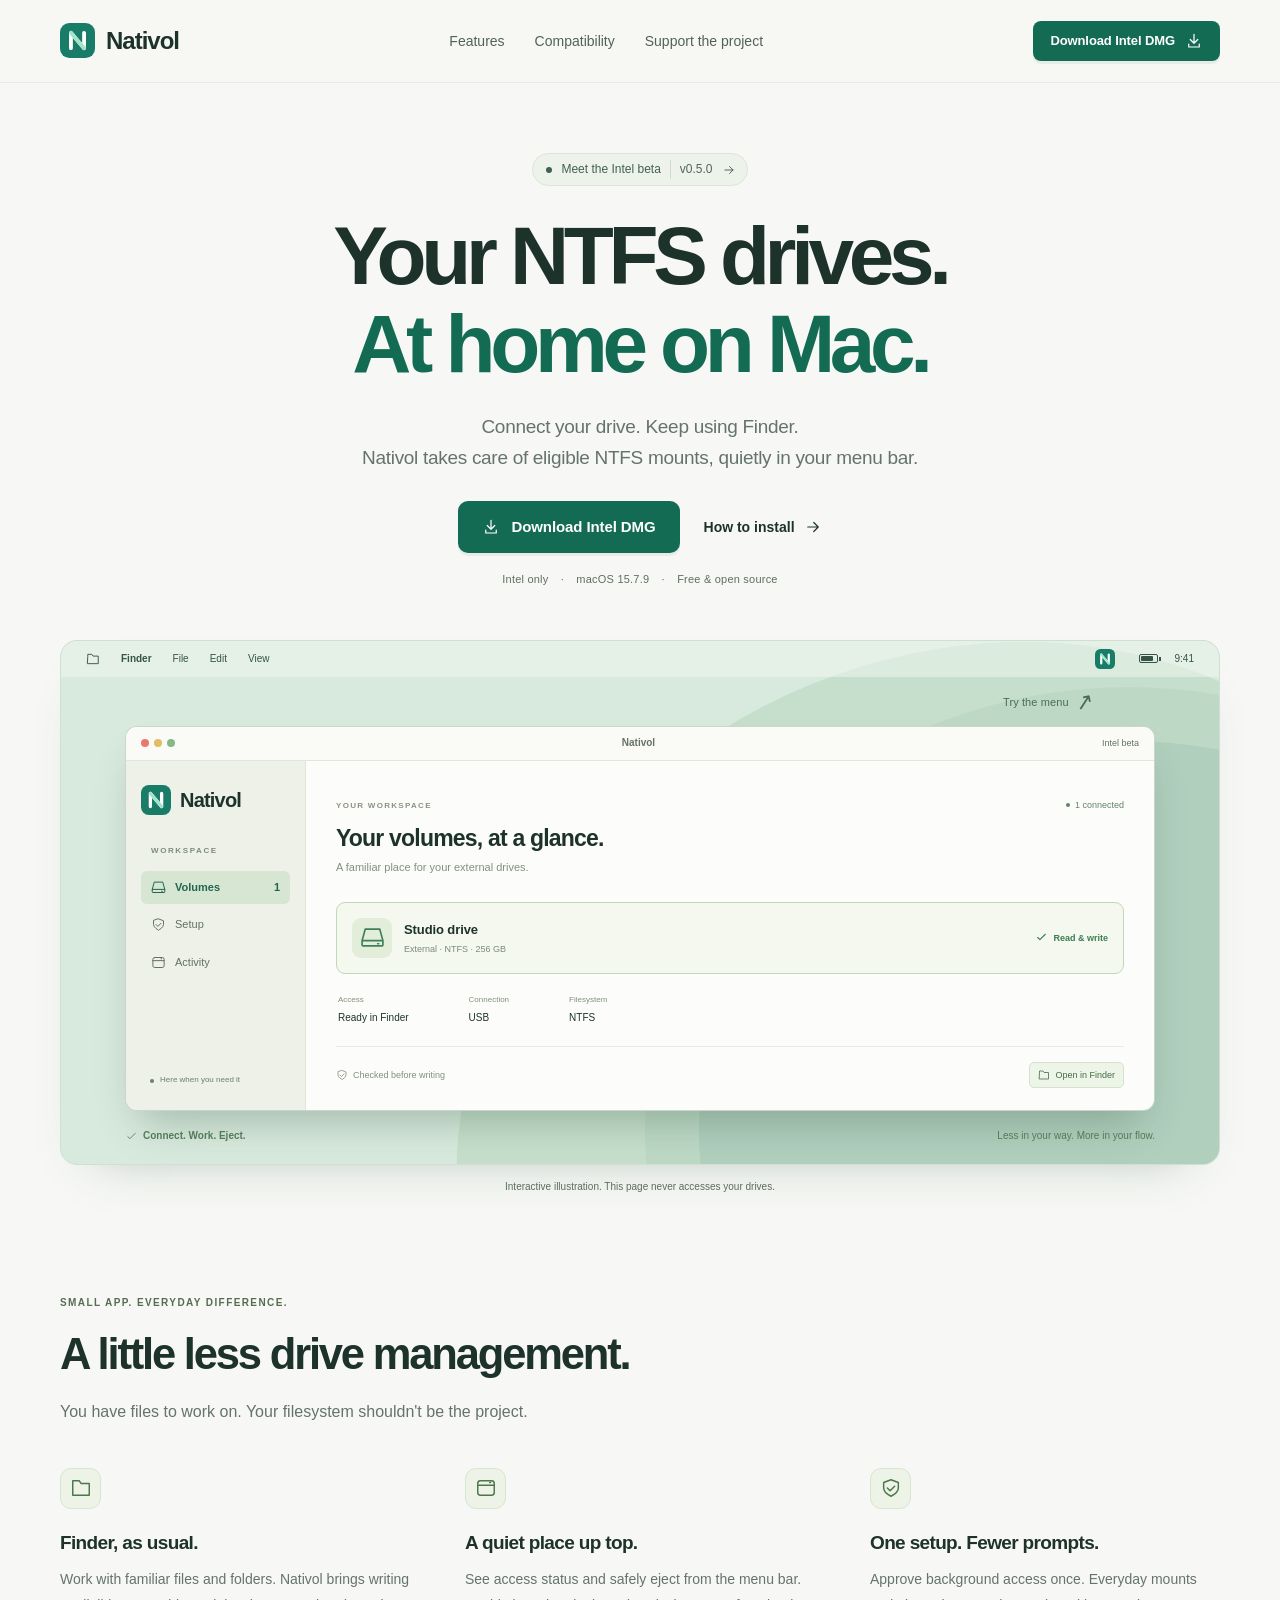
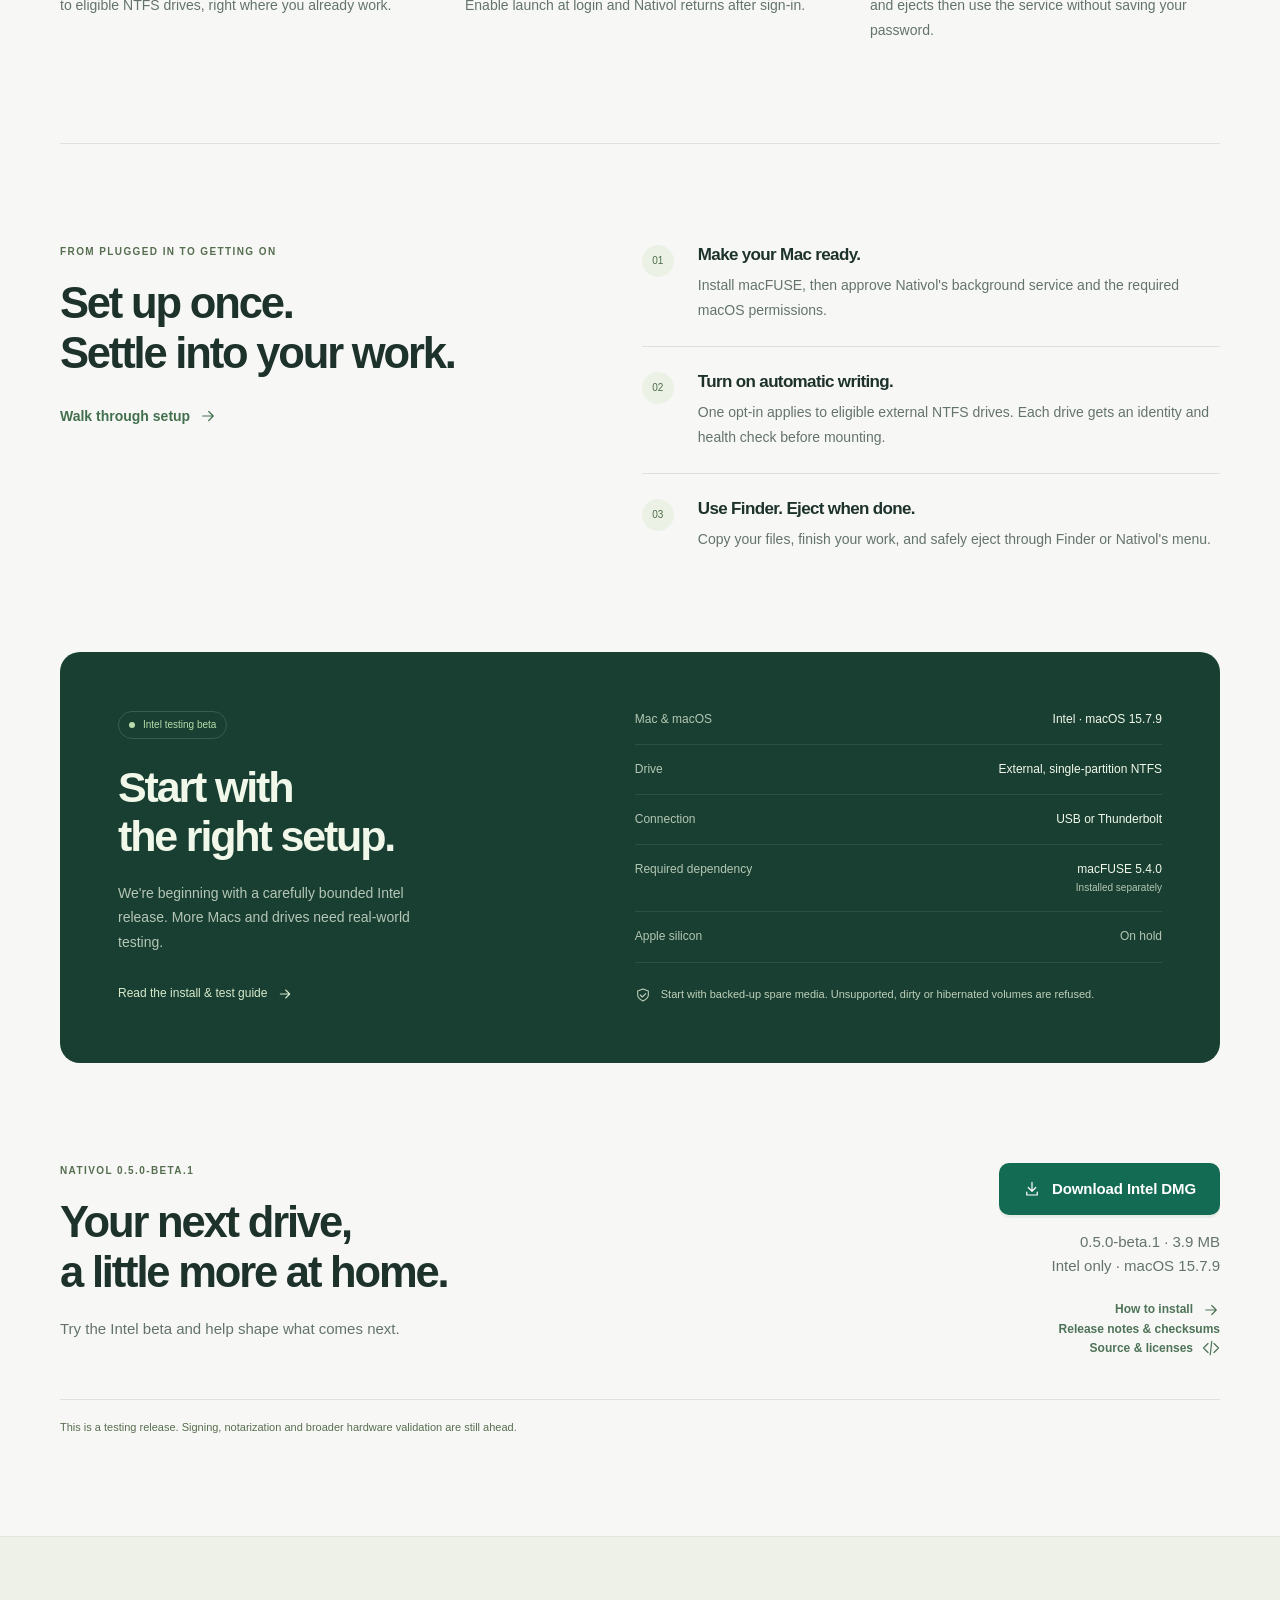
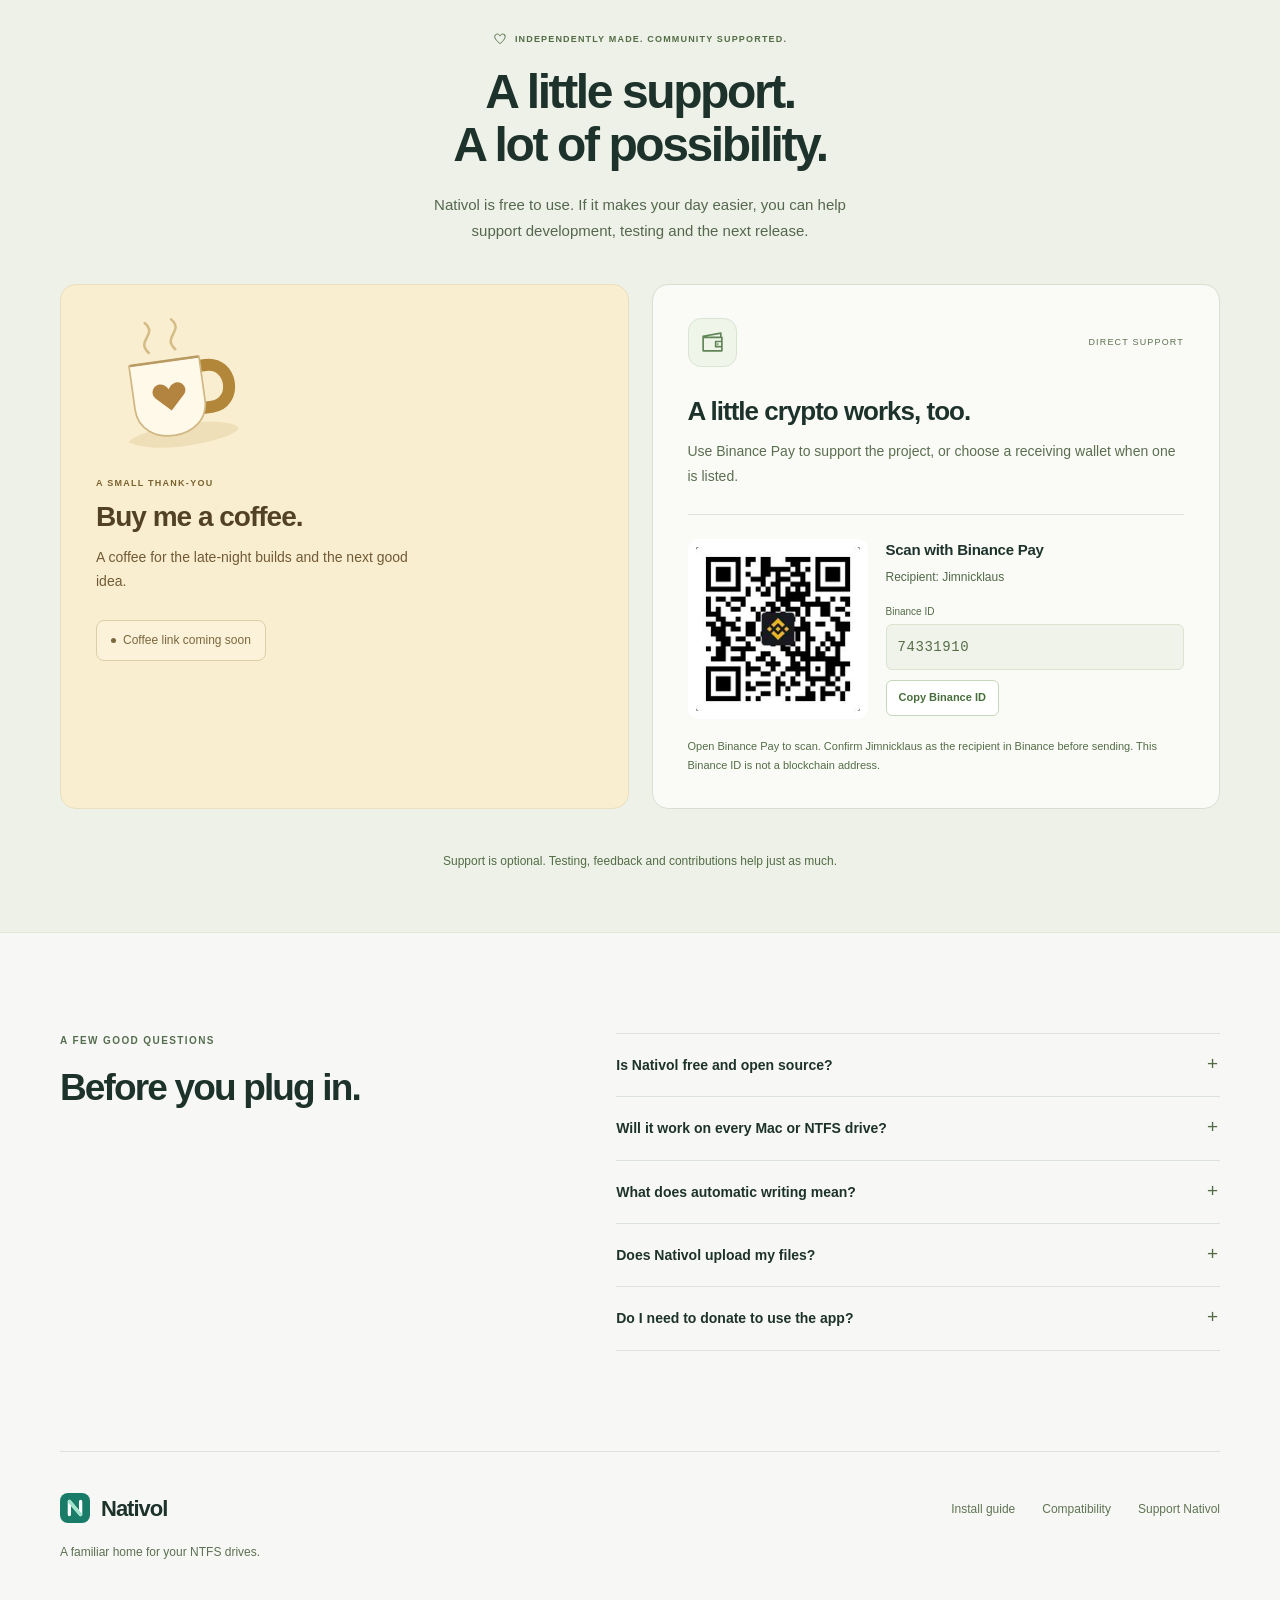
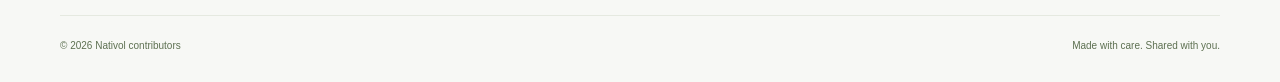
==== commit a3471bbc: "Offer direct DMG downloads and a clear install guide" ====
--- a/site/index.html
+++ b/site/index.html
@@ -37,7 +37,7 @@
     <nav class="wrap nav" aria-label="Main navigation">
       <a class="brand" href="index.html" aria-label="Nativol home"><img src="assets/nativol.svg" width="35" height="35" alt="">Nativol</a>
       <div class="nav-links"><a href="#features">Features</a><a href="#compatibility">Compatibility</a><a href="#support">Support the project</a></div>
-      <a class="button button-small" href="#get-build">Get the beta <svg class="icon" aria-hidden="true"><use href="#i-arrow"/></svg></a>
+      <a id="nav-download-link" class="button button-small" href="https://github.com/jimmychaula-max/Nativol/releases/download/v0.5.0-beta.1/Nativol-0.5.0-beta.1-Intel-Beta.dmg">Download Intel DMG <svg class="icon" aria-hidden="true"><use href="#i-download"/></svg></a>
     </nav>
   </header>
   <main id="main">
@@ -45,8 +45,8 @@
       <a class="release-pill" href="#compatibility"><span class="status-dot"></span>Meet the Intel beta <span class="pill-version">v0.5.0</span><svg class="icon" aria-hidden="true"><use href="#i-arrow"/></svg></a>
       <h1 id="hero-title">Your NTFS drives.<br><span>At home on Mac.</span></h1>
       <p class="hero-description">Connect your drive. Keep using Finder.<br>Nativol takes care of eligible NTFS mounts, quietly in your menu bar.</p>
-      <div class="actions hero-actions"><a class="button" href="#get-build"><svg class="icon" aria-hidden="true"><use href="#i-download"/></svg>Get Nativol for Intel</a><a class="text-link" href="guide.html">See how it works <svg class="icon" aria-hidden="true"><use href="#i-arrow"/></svg></a></div>
-      <p class="hero-note">Free to use <span>·</span> MIT-licensed app code <span>·</span> Built for your Mac</p>
+      <div class="actions hero-actions"><a id="hero-download-link" class="button" href="https://github.com/jimmychaula-max/Nativol/releases/download/v0.5.0-beta.1/Nativol-0.5.0-beta.1-Intel-Beta.dmg"><svg class="icon" aria-hidden="true"><use href="#i-download"/></svg>Download Intel DMG</a><a class="text-link" href="guide.html#installation">How to install <svg class="icon" aria-hidden="true"><use href="#i-arrow"/></svg></a></div>
+      <p class="hero-note">Intel only <span>·</span> macOS 15.7.9 <span>·</span> Free &amp; open source</p>
       <div class="product-scene" aria-label="Illustration of the Nativol app and menu bar">
         <div class="scene-orbit orbit-one" aria-hidden="true"></div><div class="scene-orbit orbit-two" aria-hidden="true"></div>
         <div class="desktop-bar"><div class="desktop-label"><svg class="icon" aria-hidden="true"><use href="#i-folder"/></svg><strong>Finder</strong><span>File</span><span>Edit</span><span>View</span></div><div class="desktop-right"><button id="menu-toggle" hidden class="menu-toggle" type="button" aria-label="Preview the Nativol menu" aria-expanded="false" aria-controls="demo-menu"><img src="assets/nativol.svg" width="22" height="22" alt=""></button><span class="desktop-battery" aria-hidden="true"></span><span>9:41</span></div></div>
@@ -69,11 +69,11 @@
       <div class="feature-grid"><article class="feature"><span class="feature-icon"><svg class="icon" aria-hidden="true"><use href="#i-folder"/></svg></span><h3>Finder, as usual.</h3><p>Work with familiar files and folders. Nativol brings writing to eligible NTFS drives, right where you already work.</p></article><article class="feature"><span class="feature-icon"><svg class="icon" aria-hidden="true"><use href="#i-menu"/></svg></span><h3>A quiet place up top.</h3><p>See access status and safely eject from the menu bar. Enable launch at login and Nativol returns after sign-in.</p></article><article class="feature"><span class="feature-icon"><svg class="icon" aria-hidden="true"><use href="#i-shield"/></svg></span><h3>One setup. Fewer prompts.</h3><p>Approve background access once. Everyday mounts and ejects then use the service without saving your password.</p></article></div>
     </section>
     <section class="how-section wrap section" aria-labelledby="how-title"><div class="how-intro"><p class="eyebrow">FROM PLUGGED IN TO GETTING ON</p><h2 id="how-title">Set up once.<br>Settle into your work.</h2><a class="text-link" href="guide.html">Walk through setup <svg class="icon" aria-hidden="true"><use href="#i-arrow"/></svg></a></div><ol class="steps"><li><span class="step-number">01</span><div><h3>Make your Mac ready.</h3><p>Install macFUSE, then approve Nativol's background service and the required macOS permissions.</p></div></li><li><span class="step-number">02</span><div><h3>Turn on automatic writing.</h3><p>One opt-in applies to eligible external NTFS drives. Each drive gets an identity and health check before mounting.</p></div></li><li><span class="step-number">03</span><div><h3>Use Finder. Eject when done.</h3><p>Copy your files, finish your work, and safely eject through Finder or Nativol's menu.</p></div></li></ol></section>
-    <section class="wrap compatibility-section" id="compatibility" aria-labelledby="compatibility-title"><div class="compatibility-panel"><div class="compatibility-intro"><span class="dark-pill"><span class="status-dot"></span>Intel testing beta</span><h2 id="compatibility-title">Start with<br>the right setup.</h2><p>We're beginning with a carefully bounded Intel release. More Macs and drives need real-world testing.</p><a class="light-link" href="guide.html">Read the full test guide <svg class="icon" aria-hidden="true"><use href="#i-arrow"/></svg></a></div><div class="compatibility-table"><div class="compat-row"><span>Mac &amp; macOS</span><strong>Intel · macOS 15.7.9</strong></div><div class="compat-row"><span>Drive</span><strong>External, single-partition NTFS</strong></div><div class="compat-row"><span>Connection</span><strong>USB or Thunderbolt</strong></div><div class="compat-row"><span>Required dependency</span><strong>macFUSE 5.4.0 <small>Installed separately</small></strong></div><div class="compat-row"><span>Apple silicon</span><strong class="muted-light">On hold</strong></div><p class="compat-note"><svg class="icon" aria-hidden="true"><use href="#i-shield"/></svg>Start with backed-up spare media. Unsupported, dirty or hibernated volumes are refused.</p></div></div></section>
-    <section class="download-section wrap section" id="get-build" aria-labelledby="download-title"><div><p class="eyebrow">NATIVOL 0.5.0-BETA.1</p><h2 id="download-title">Your next drive,<br>a little more at home.</h2><p>Try the Intel beta and help shape what comes next.</p></div><div class="download-actions"><a id="release-link" class="button" href="https://github.com/jimmychaula-max/Nativol/releases/tag/v0.5.0-beta.1"><svg class="icon" aria-hidden="true"><use href="#i-download"/></svg><span>Get the Intel beta</span></a><p id="release-note" class="small">DMG, checksum and matching source<br>available on GitHub Releases.</p><a id="source-link" class="text-link" href="https://github.com/jimmychaula-max/Nativol">Source &amp; licenses <svg class="icon" aria-hidden="true"><use href="#i-code"/></svg></a></div><p class="beta-note">This is a testing release. Signing, notarization and broader hardware validation are still ahead.</p></section>
+    <section class="wrap compatibility-section" id="compatibility" aria-labelledby="compatibility-title"><div class="compatibility-panel"><div class="compatibility-intro"><span class="dark-pill"><span class="status-dot"></span>Intel testing beta</span><h2 id="compatibility-title">Start with<br>the right setup.</h2><p>We're beginning with a carefully bounded Intel release. More Macs and drives need real-world testing.</p><a class="light-link" href="guide.html">Read the install &amp; test guide <svg class="icon" aria-hidden="true"><use href="#i-arrow"/></svg></a></div><div class="compatibility-table"><div class="compat-row"><span>Mac &amp; macOS</span><strong>Intel · macOS 15.7.9</strong></div><div class="compat-row"><span>Drive</span><strong>External, single-partition NTFS</strong></div><div class="compat-row"><span>Connection</span><strong>USB or Thunderbolt</strong></div><div class="compat-row"><span>Required dependency</span><strong>macFUSE 5.4.0 <small>Installed separately</small></strong></div><div class="compat-row"><span>Apple silicon</span><strong class="muted-light">On hold</strong></div><p class="compat-note"><svg class="icon" aria-hidden="true"><use href="#i-shield"/></svg>Start with backed-up spare media. Unsupported, dirty or hibernated volumes are refused.</p></div></div></section>
+    <section class="download-section wrap section" id="get-build" aria-labelledby="download-title"><div><p class="eyebrow">NATIVOL 0.5.0-BETA.1</p><h2 id="download-title">Your next drive,<br>a little more at home.</h2><p>Try the Intel beta and help shape what comes next.</p></div><div class="download-actions"><a id="download-link" class="button" href="https://github.com/jimmychaula-max/Nativol/releases/download/v0.5.0-beta.1/Nativol-0.5.0-beta.1-Intel-Beta.dmg"><svg class="icon" aria-hidden="true"><use href="#i-download"/></svg><span>Download Intel DMG</span></a><p class="small">0.5.0-beta.1 · 3.9 MB<br>Intel only · macOS 15.7.9</p><a class="text-link" href="guide.html#installation">How to install <svg class="icon" aria-hidden="true"><use href="#i-arrow"/></svg></a><a id="release-link" class="text-link" href="https://github.com/jimmychaula-max/Nativol/releases/tag/v0.5.0-beta.1">Release notes &amp; checksums</a><a id="source-link" class="text-link" href="https://github.com/jimmychaula-max/Nativol">Source &amp; licenses <svg class="icon" aria-hidden="true"><use href="#i-code"/></svg></a></div><p class="beta-note">This is a testing release. Signing, notarization and broader hardware validation are still ahead.</p></section>
     <section class="support-section" id="support" aria-labelledby="support-title"><div class="wrap"><div class="support-heading"><span class="support-kicker"><svg class="icon" aria-hidden="true"><use href="#i-heart"/></svg>INDEPENDENTLY MADE. COMMUNITY SUPPORTED.</span><h2 id="support-title">A little support.<br>A lot of possibility.</h2><p>Nativol is free to use. If it makes your day easier, you can help support development, testing and the next release.</p></div><div class="support-grid"><article class="coffee-card"><div class="coffee-art" aria-hidden="true"><svg viewBox="0 0 180 160"><path class="cup-shadow" d="M29 137c22-15 111-16 128 0 11 11-90 25-128 0"/><path class="cup-steam" d="M67 38c-14-17 14-19 0-35m31 35c-14-17 14-19 0-35"/><path class="cup-handle" d="M118 61h12c32 0 32 49 1 49h-11"/><path class="cup-body" d="M42 50h82v51c0 48-82 48-82 0Z"/><path class="cup-rim" d="M43 50h80"/><path class="cup-heart" d="M84 83c-9-15-25-2-17 8l17 17 17-17c8-10-8-23-17-8Z"/></svg></div><div class="coffee-copy"><p class="eyebrow">A SMALL THANK-YOU</p><h3>Buy me a coffee.</h3><p>A coffee for the late-night builds and the next good idea.</p><a id="coffee-link" class="button coffee-button" hidden rel="noopener noreferrer" target="_blank">Buy Me a Coffee <svg class="icon" aria-hidden="true"><use href="#i-arrow"/></svg></a><p id="coffee-pending" class="pending-note"><span class="status-dot"></span>Coffee link coming soon</p></div></article><article class="crypto-card"><div class="crypto-heading"><span class="crypto-symbol"><svg class="icon" aria-hidden="true"><use href="#i-wallet"/></svg></span><span class="small">DIRECT SUPPORT</span></div><h3>A little crypto works, too.</h3><p>Use Binance Pay to support the project, or choose a receiving wallet when one is listed.</p><div id="binance-pay-container"></div><h4 id="wallets-heading" class="wallets-heading" hidden>On-chain wallets</h4><div id="wallets-container"></div><div id="crypto-pending" class="crypto-placeholder"><svg class="icon" aria-hidden="true"><use href="#i-wallet"/></svg><div><strong>Crypto support is on the way.</strong><span>Receiving details will appear here when added.</span></div></div><p id="network-note" class="network-note" hidden>For on-chain wallets, always match the asset and network shown with the address.</p></article></div><p id="donation-status" class="donation-status" role="status" aria-live="polite" aria-atomic="true"></p><p class="support-footnote">Support is optional. Testing, feedback and contributions help just as much.</p></div></section>
     <section class="faq-section wrap section" aria-labelledby="faq-title"><div><p class="eyebrow">A FEW GOOD QUESTIONS</p><h2 id="faq-title">Before you plug in.</h2></div><div class="faq-list"><details><summary>Is Nativol free and open source?</summary><p>Yes, it's free to use. Nativol's original app code is MIT licensed; the NTFS engine, health checker and patches retain their GPL licenses. macFUSE is installed separately. Explore the <a href="https://github.com/jimmychaula-max/Nativol">source on GitHub</a>.</p></details><details><summary>Will it work on every Mac or NTFS drive?</summary><p>This beta enables writing on native Intel macOS 15.7.9 with macFUSE 5.4.0, for eligible external single-partition NTFS drives over USB or Thunderbolt. The helper checks identity, supported geometry and filesystem health. Apple silicon and additional macOS versions are outside this release.</p></details><details><summary>What does automatic writing mean?</summary><p>After background setup, enable automatic writing once. Nativol will check eligible connected drives and attempt writable mounts. You can keep individual volumes read-only. Unsupported or unhealthy drives are refused; Nativol does not format, repair or force a busy unmount.</p></details><details><summary>Does Nativol upload my files?</summary><p>No. Drive operations stay on your Mac. This site has no analytics, external fonts or embedded payment widgets. The Binance Pay QR is an image stored with this site; scanning it opens Binance. Selecting Buy Me a Coffee opens that service's website. Those services handle donations under their own terms; this site does not process payments or receive payment confirmations.</p></details><details><summary>Do I need to donate to use the app?</summary><p>No. Donations are entirely optional and don't unlock features. Trying the beta on spare media, reporting a useful issue or contributing code are other ways to help.</p></details></div></section>
   </main>
-  <footer class="site-footer wrap"><div><a class="brand" href="index.html"><img src="assets/nativol.svg" width="30" height="30" alt="">Nativol</a><p>A familiar home for your NTFS drives.</p></div><div class="footer-links"><a href="guide.html">Test guide</a><a href="#compatibility">Compatibility</a><a href="#support">Support Nativol</a></div><div class="footer-bottom"><span>© 2026 Nativol contributors</span><span>Made with care. Shared with you.</span></div></footer>
+  <footer class="site-footer wrap"><div><a class="brand" href="index.html"><img src="assets/nativol.svg" width="30" height="30" alt="">Nativol</a><p>A familiar home for your NTFS drives.</p></div><div class="footer-links"><a href="guide.html">Install guide</a><a href="#compatibility">Compatibility</a><a href="#support">Support Nativol</a></div><div class="footer-bottom"><span>© 2026 Nativol contributors</span><span>Made with care. Shared with you.</span></div></footer>
 </body>
 </html>
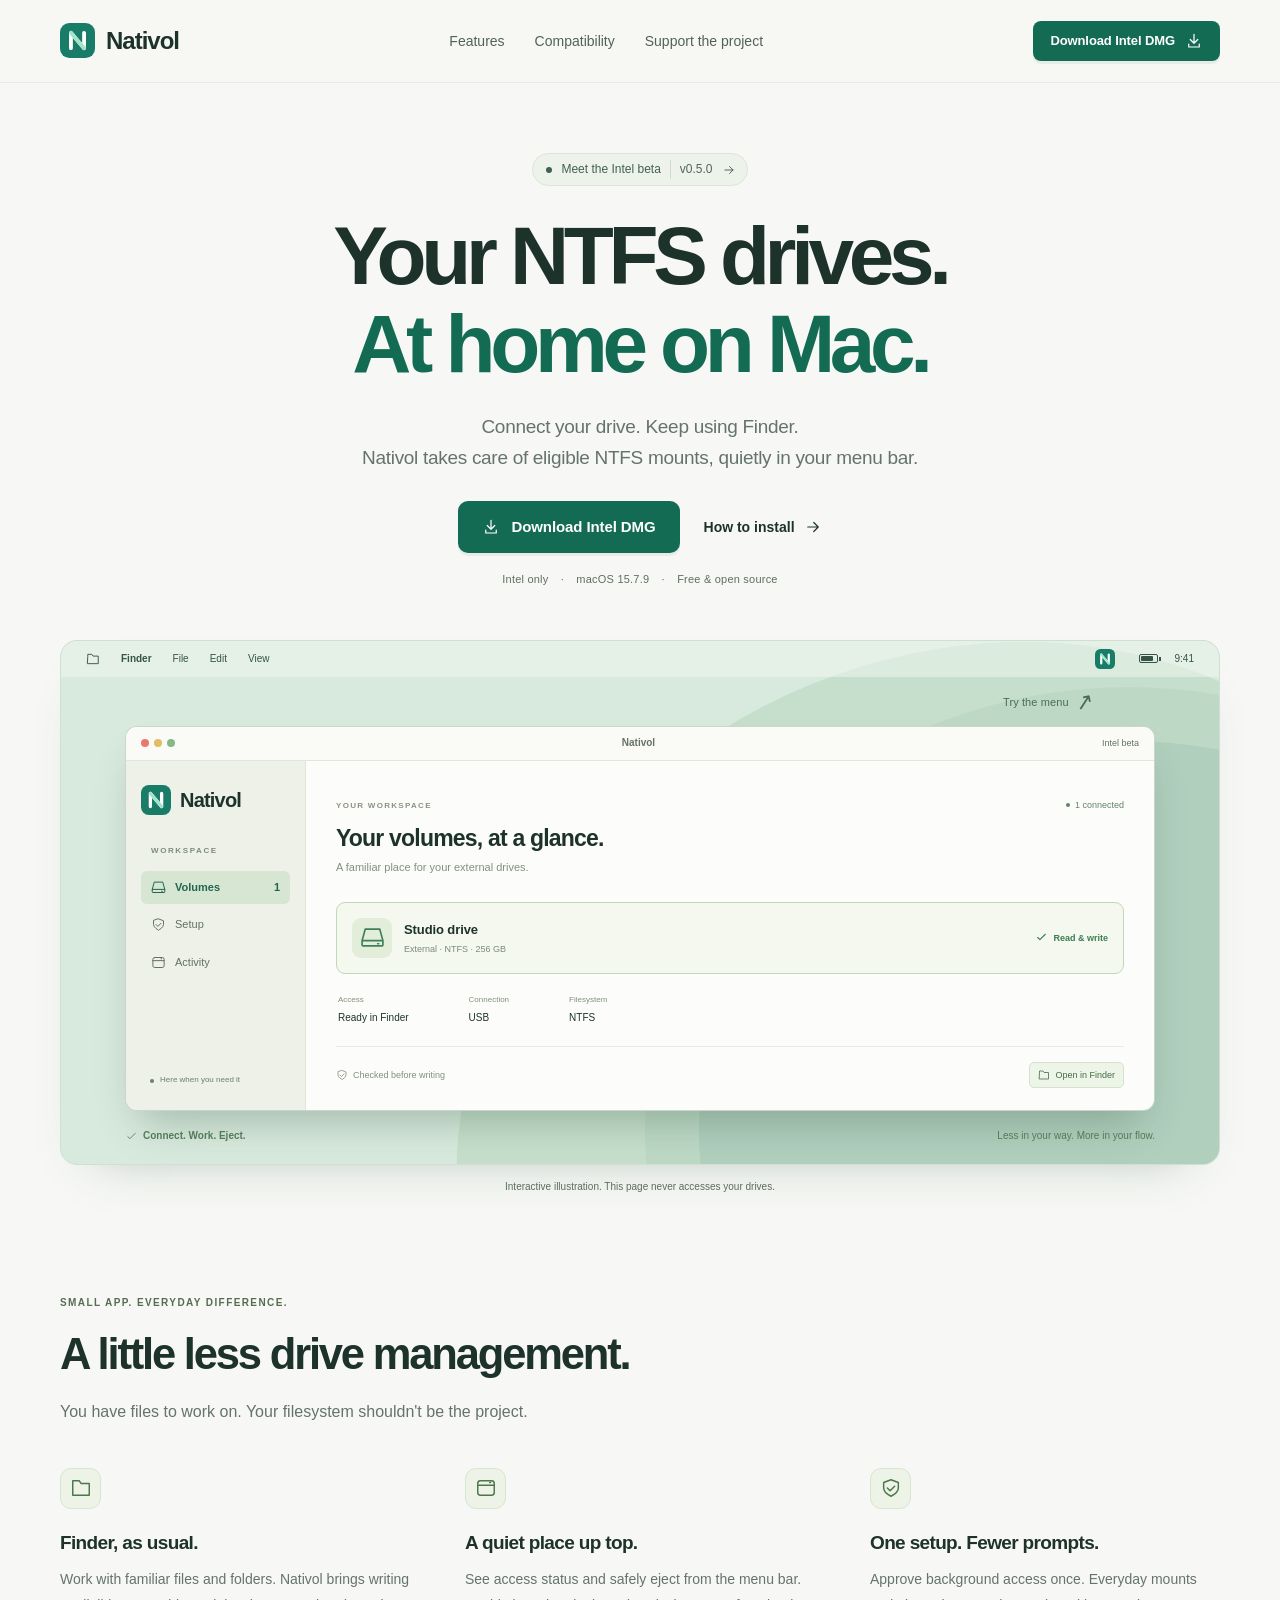
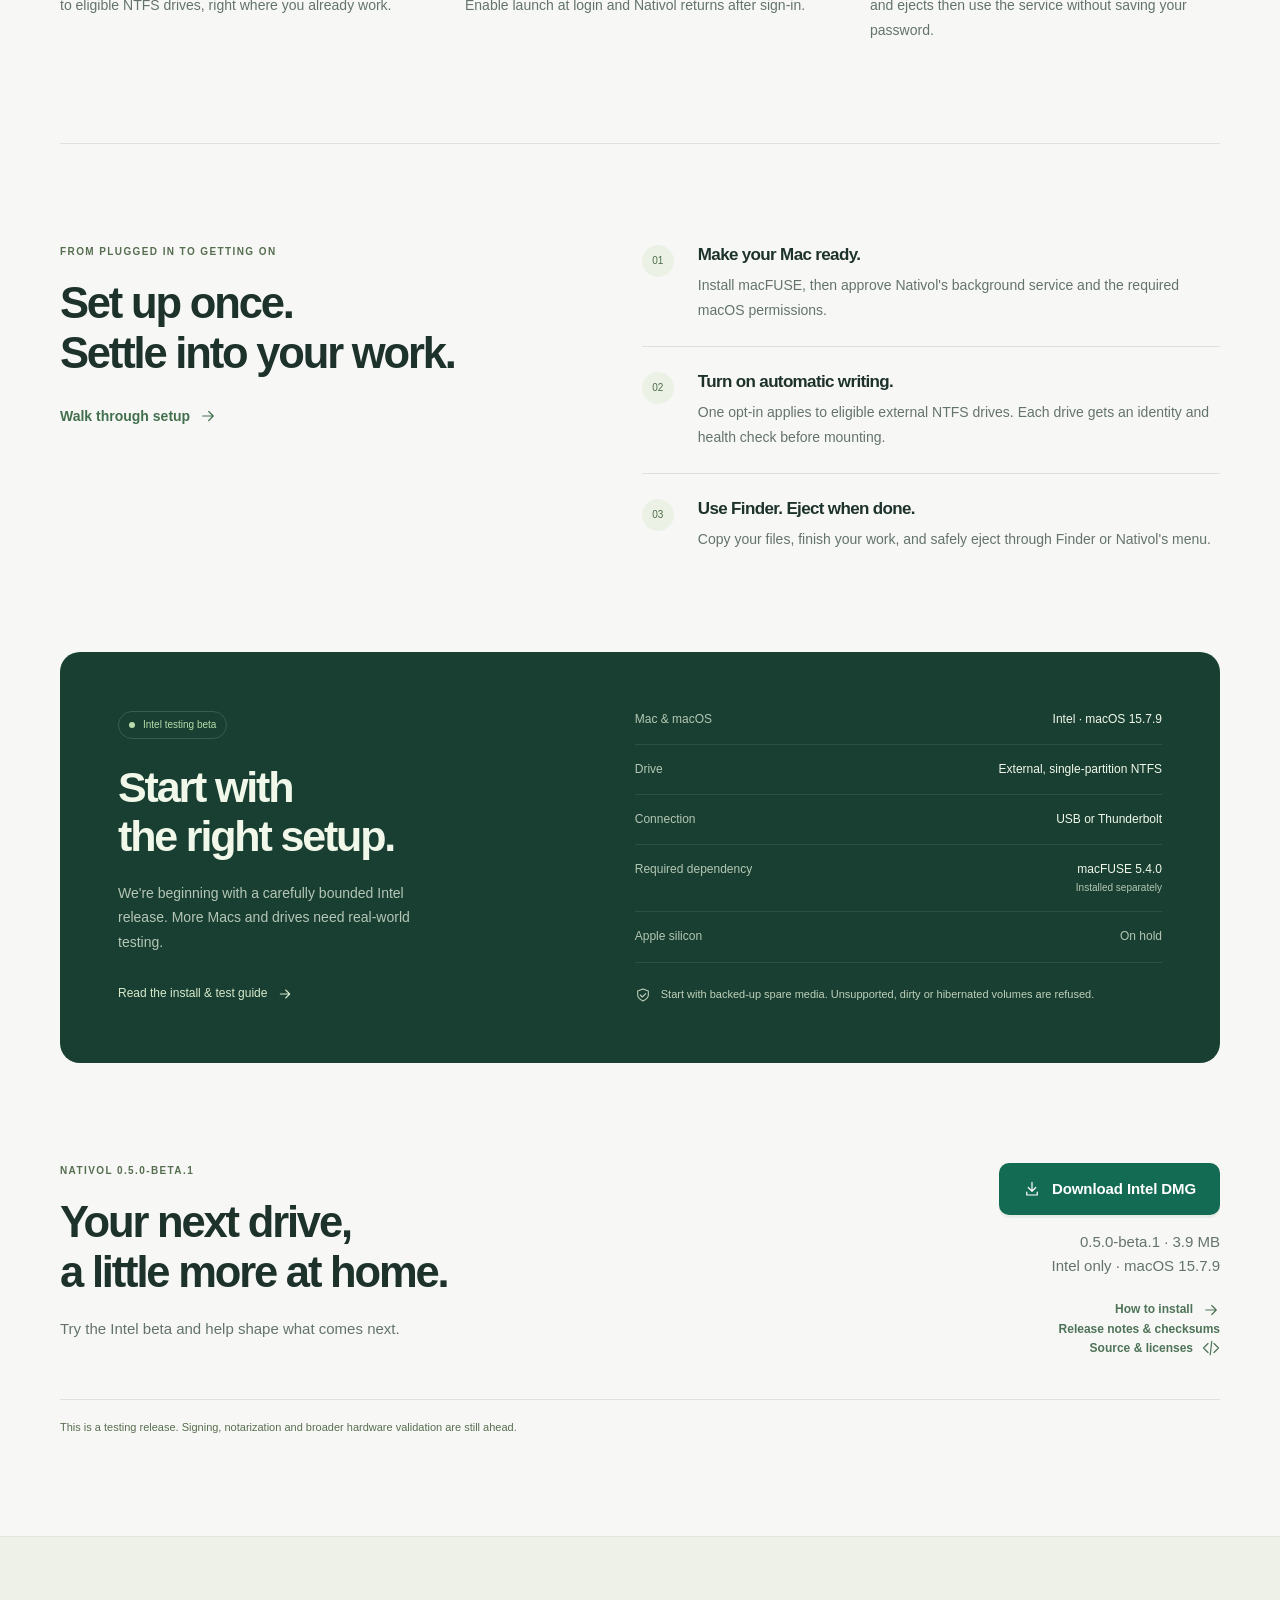
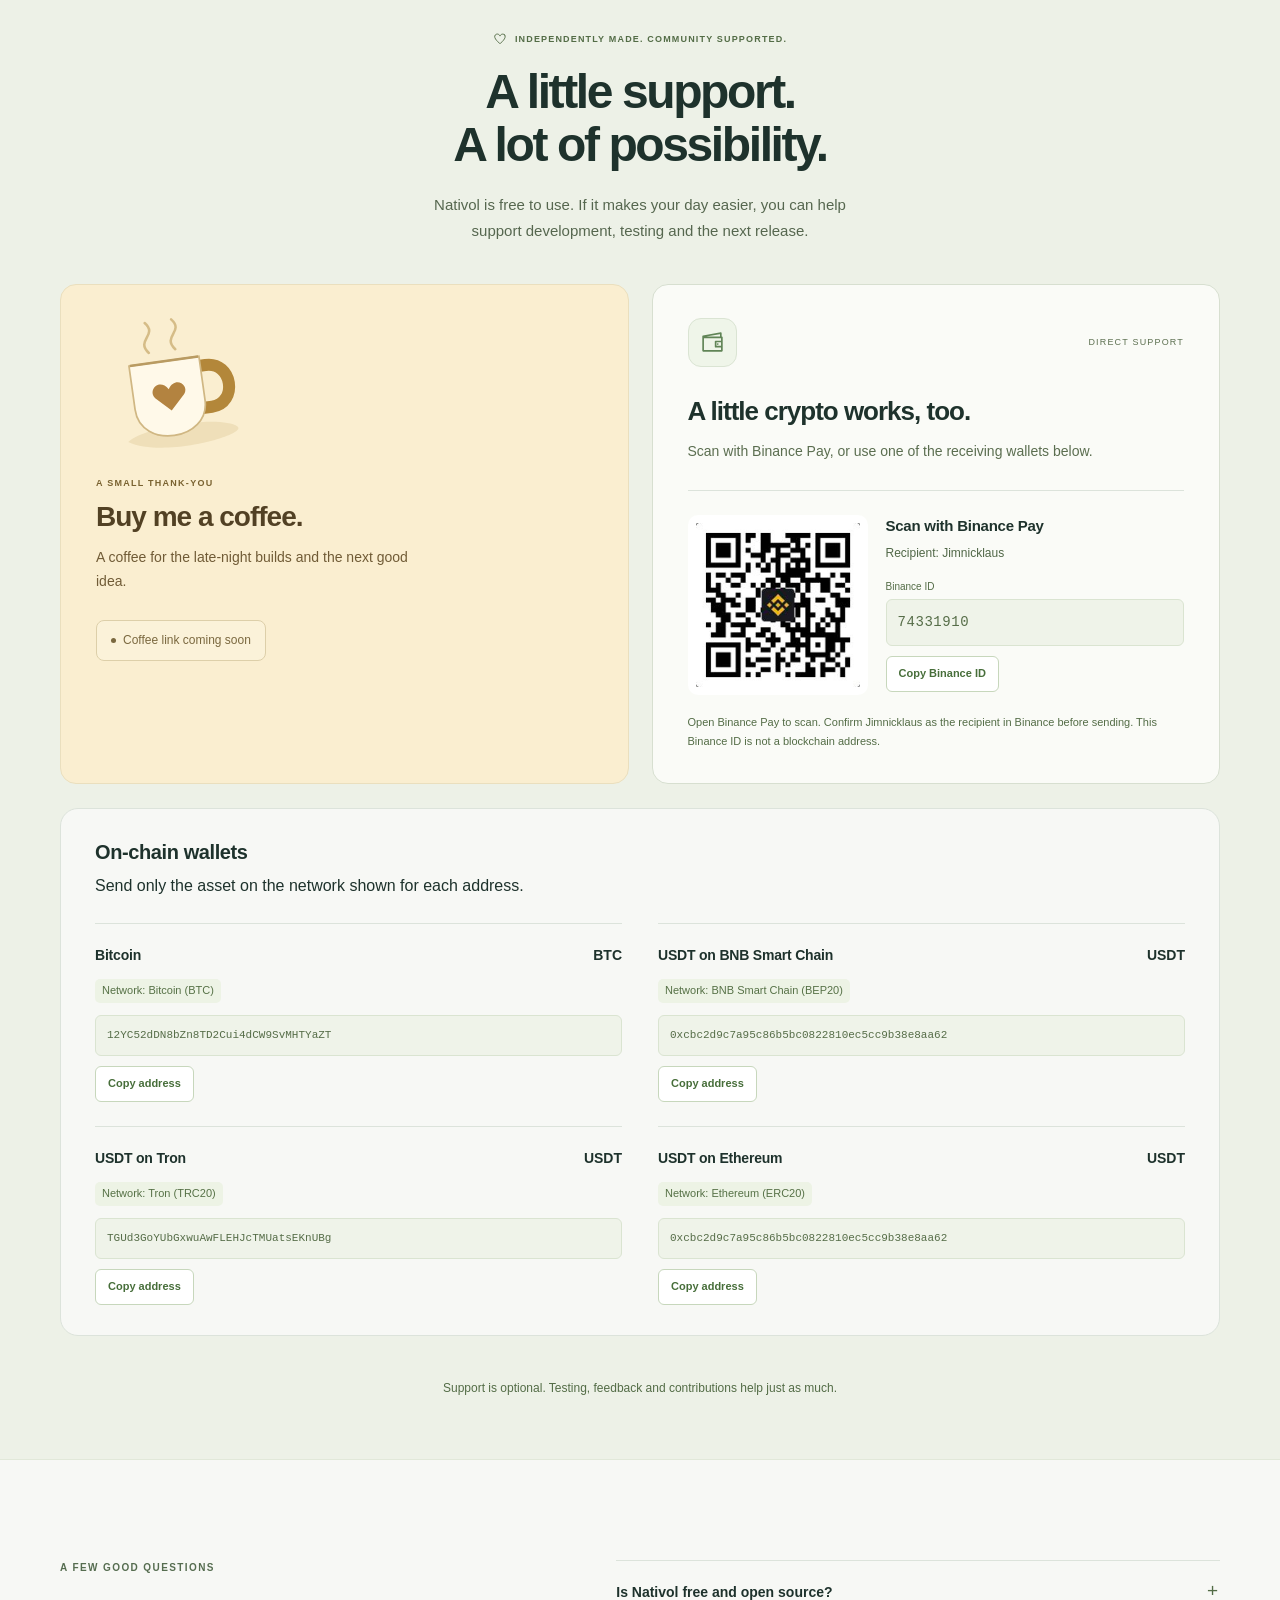
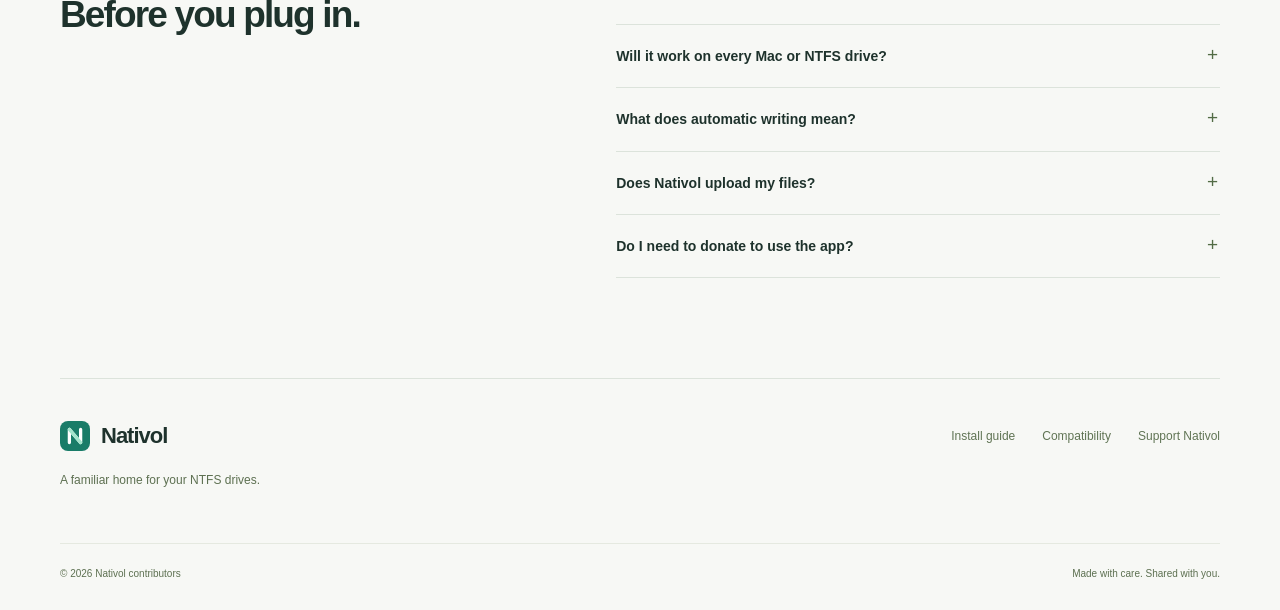
==== commit 90865685: "Add BTC and USDT receiving wallet options" ====
--- a/site/index.html
+++ b/site/index.html
@@ -14,9 +14,9 @@
   <link rel="canonical" href="https://nativol.org/">
   <title>Nativol — Your NTFS drives. At home on Mac.</title>
   <link rel="icon" href="assets/nativol.svg" type="image/svg+xml">
-  <link rel="stylesheet" href="styles.css">
-  <script src="config.js" defer></script>
-  <script src="site.js" defer></script>
+  <link rel="stylesheet" href="styles.css?v=20261007-wallets">
+  <script src="config.js?v=20261007-wallets" defer></script>
+  <script src="site.js?v=20261007-wallets" defer></script>
 </head>
 <body>
   <svg class="icon-definitions" xmlns="http://www.w3.org/2000/svg" aria-hidden="true"><defs>
@@ -71,7 +71,7 @@
     <section class="how-section wrap section" aria-labelledby="how-title"><div class="how-intro"><p class="eyebrow">FROM PLUGGED IN TO GETTING ON</p><h2 id="how-title">Set up once.<br>Settle into your work.</h2><a class="text-link" href="guide.html">Walk through setup <svg class="icon" aria-hidden="true"><use href="#i-arrow"/></svg></a></div><ol class="steps"><li><span class="step-number">01</span><div><h3>Make your Mac ready.</h3><p>Install macFUSE, then approve Nativol's background service and the required macOS permissions.</p></div></li><li><span class="step-number">02</span><div><h3>Turn on automatic writing.</h3><p>One opt-in applies to eligible external NTFS drives. Each drive gets an identity and health check before mounting.</p></div></li><li><span class="step-number">03</span><div><h3>Use Finder. Eject when done.</h3><p>Copy your files, finish your work, and safely eject through Finder or Nativol's menu.</p></div></li></ol></section>
     <section class="wrap compatibility-section" id="compatibility" aria-labelledby="compatibility-title"><div class="compatibility-panel"><div class="compatibility-intro"><span class="dark-pill"><span class="status-dot"></span>Intel testing beta</span><h2 id="compatibility-title">Start with<br>the right setup.</h2><p>We're beginning with a carefully bounded Intel release. More Macs and drives need real-world testing.</p><a class="light-link" href="guide.html">Read the install &amp; test guide <svg class="icon" aria-hidden="true"><use href="#i-arrow"/></svg></a></div><div class="compatibility-table"><div class="compat-row"><span>Mac &amp; macOS</span><strong>Intel · macOS 15.7.9</strong></div><div class="compat-row"><span>Drive</span><strong>External, single-partition NTFS</strong></div><div class="compat-row"><span>Connection</span><strong>USB or Thunderbolt</strong></div><div class="compat-row"><span>Required dependency</span><strong>macFUSE 5.4.0 <small>Installed separately</small></strong></div><div class="compat-row"><span>Apple silicon</span><strong class="muted-light">On hold</strong></div><p class="compat-note"><svg class="icon" aria-hidden="true"><use href="#i-shield"/></svg>Start with backed-up spare media. Unsupported, dirty or hibernated volumes are refused.</p></div></div></section>
     <section class="download-section wrap section" id="get-build" aria-labelledby="download-title"><div><p class="eyebrow">NATIVOL 0.5.0-BETA.1</p><h2 id="download-title">Your next drive,<br>a little more at home.</h2><p>Try the Intel beta and help shape what comes next.</p></div><div class="download-actions"><a id="download-link" class="button" href="https://github.com/jimmychaula-max/Nativol/releases/download/v0.5.0-beta.1/Nativol-0.5.0-beta.1-Intel-Beta.dmg"><svg class="icon" aria-hidden="true"><use href="#i-download"/></svg><span>Download Intel DMG</span></a><p class="small">0.5.0-beta.1 · 3.9 MB<br>Intel only · macOS 15.7.9</p><a class="text-link" href="guide.html#installation">How to install <svg class="icon" aria-hidden="true"><use href="#i-arrow"/></svg></a><a id="release-link" class="text-link" href="https://github.com/jimmychaula-max/Nativol/releases/tag/v0.5.0-beta.1">Release notes &amp; checksums</a><a id="source-link" class="text-link" href="https://github.com/jimmychaula-max/Nativol">Source &amp; licenses <svg class="icon" aria-hidden="true"><use href="#i-code"/></svg></a></div><p class="beta-note">This is a testing release. Signing, notarization and broader hardware validation are still ahead.</p></section>
-    <section class="support-section" id="support" aria-labelledby="support-title"><div class="wrap"><div class="support-heading"><span class="support-kicker"><svg class="icon" aria-hidden="true"><use href="#i-heart"/></svg>INDEPENDENTLY MADE. COMMUNITY SUPPORTED.</span><h2 id="support-title">A little support.<br>A lot of possibility.</h2><p>Nativol is free to use. If it makes your day easier, you can help support development, testing and the next release.</p></div><div class="support-grid"><article class="coffee-card"><div class="coffee-art" aria-hidden="true"><svg viewBox="0 0 180 160"><path class="cup-shadow" d="M29 137c22-15 111-16 128 0 11 11-90 25-128 0"/><path class="cup-steam" d="M67 38c-14-17 14-19 0-35m31 35c-14-17 14-19 0-35"/><path class="cup-handle" d="M118 61h12c32 0 32 49 1 49h-11"/><path class="cup-body" d="M42 50h82v51c0 48-82 48-82 0Z"/><path class="cup-rim" d="M43 50h80"/><path class="cup-heart" d="M84 83c-9-15-25-2-17 8l17 17 17-17c8-10-8-23-17-8Z"/></svg></div><div class="coffee-copy"><p class="eyebrow">A SMALL THANK-YOU</p><h3>Buy me a coffee.</h3><p>A coffee for the late-night builds and the next good idea.</p><a id="coffee-link" class="button coffee-button" hidden rel="noopener noreferrer" target="_blank">Buy Me a Coffee <svg class="icon" aria-hidden="true"><use href="#i-arrow"/></svg></a><p id="coffee-pending" class="pending-note"><span class="status-dot"></span>Coffee link coming soon</p></div></article><article class="crypto-card"><div class="crypto-heading"><span class="crypto-symbol"><svg class="icon" aria-hidden="true"><use href="#i-wallet"/></svg></span><span class="small">DIRECT SUPPORT</span></div><h3>A little crypto works, too.</h3><p>Use Binance Pay to support the project, or choose a receiving wallet when one is listed.</p><div id="binance-pay-container"></div><h4 id="wallets-heading" class="wallets-heading" hidden>On-chain wallets</h4><div id="wallets-container"></div><div id="crypto-pending" class="crypto-placeholder"><svg class="icon" aria-hidden="true"><use href="#i-wallet"/></svg><div><strong>Crypto support is on the way.</strong><span>Receiving details will appear here when added.</span></div></div><p id="network-note" class="network-note" hidden>For on-chain wallets, always match the asset and network shown with the address.</p></article></div><p id="donation-status" class="donation-status" role="status" aria-live="polite" aria-atomic="true"></p><p class="support-footnote">Support is optional. Testing, feedback and contributions help just as much.</p></div></section>
+    <section class="support-section" id="support" aria-labelledby="support-title"><div class="wrap"><div class="support-heading"><span class="support-kicker"><svg class="icon" aria-hidden="true"><use href="#i-heart"/></svg>INDEPENDENTLY MADE. COMMUNITY SUPPORTED.</span><h2 id="support-title">A little support.<br>A lot of possibility.</h2><p>Nativol is free to use. If it makes your day easier, you can help support development, testing and the next release.</p></div><div class="support-grid"><article class="coffee-card"><div class="coffee-art" aria-hidden="true"><svg viewBox="0 0 180 160"><path class="cup-shadow" d="M29 137c22-15 111-16 128 0 11 11-90 25-128 0"/><path class="cup-steam" d="M67 38c-14-17 14-19 0-35m31 35c-14-17 14-19 0-35"/><path class="cup-handle" d="M118 61h12c32 0 32 49 1 49h-11"/><path class="cup-body" d="M42 50h82v51c0 48-82 48-82 0Z"/><path class="cup-rim" d="M43 50h80"/><path class="cup-heart" d="M84 83c-9-15-25-2-17 8l17 17 17-17c8-10-8-23-17-8Z"/></svg></div><div class="coffee-copy"><p class="eyebrow">A SMALL THANK-YOU</p><h3>Buy me a coffee.</h3><p>A coffee for the late-night builds and the next good idea.</p><a id="coffee-link" class="button coffee-button" hidden rel="noopener noreferrer" target="_blank">Buy Me a Coffee <svg class="icon" aria-hidden="true"><use href="#i-arrow"/></svg></a><p id="coffee-pending" class="pending-note"><span class="status-dot"></span>Coffee link coming soon</p></div></article><article class="crypto-card"><div class="crypto-heading"><span class="crypto-symbol"><svg class="icon" aria-hidden="true"><use href="#i-wallet"/></svg></span><span class="small">DIRECT SUPPORT</span></div><h3>A little crypto works, too.</h3><p>Scan with Binance Pay, or use one of the receiving wallets below.</p><div id="binance-pay-container"></div><div id="crypto-pending" class="crypto-placeholder"><svg class="icon" aria-hidden="true"><use href="#i-wallet"/></svg><div><strong>Crypto support is on the way.</strong><span>Receiving details will appear here when added.</span></div></div></article></div><div id="onchain-panel" class="onchain-panel" aria-labelledby="wallets-heading" hidden><h3 id="wallets-heading" class="wallets-heading" hidden>On-chain wallets</h3><p id="network-note" class="network-note" hidden>Send only the asset on the network shown for each address.</p><div id="wallets-container"></div></div><p id="donation-status" class="donation-status" role="status" aria-live="polite" aria-atomic="true"></p><p class="support-footnote">Support is optional. Testing, feedback and contributions help just as much.</p></div></section>
     <section class="faq-section wrap section" aria-labelledby="faq-title"><div><p class="eyebrow">A FEW GOOD QUESTIONS</p><h2 id="faq-title">Before you plug in.</h2></div><div class="faq-list"><details><summary>Is Nativol free and open source?</summary><p>Yes, it's free to use. Nativol's original app code is MIT licensed; the NTFS engine, health checker and patches retain their GPL licenses. macFUSE is installed separately. Explore the <a href="https://github.com/jimmychaula-max/Nativol">source on GitHub</a>.</p></details><details><summary>Will it work on every Mac or NTFS drive?</summary><p>This beta enables writing on native Intel macOS 15.7.9 with macFUSE 5.4.0, for eligible external single-partition NTFS drives over USB or Thunderbolt. The helper checks identity, supported geometry and filesystem health. Apple silicon and additional macOS versions are outside this release.</p></details><details><summary>What does automatic writing mean?</summary><p>After background setup, enable automatic writing once. Nativol will check eligible connected drives and attempt writable mounts. You can keep individual volumes read-only. Unsupported or unhealthy drives are refused; Nativol does not format, repair or force a busy unmount.</p></details><details><summary>Does Nativol upload my files?</summary><p>No. Drive operations stay on your Mac. This site has no analytics, external fonts or embedded payment widgets. The Binance Pay QR is an image stored with this site; scanning it opens Binance. Selecting Buy Me a Coffee opens that service's website. Those services handle donations under their own terms; this site does not process payments or receive payment confirmations.</p></details><details><summary>Do I need to donate to use the app?</summary><p>No. Donations are entirely optional and don't unlock features. Trying the beta on spare media, reporting a useful issue or contributing code are other ways to help.</p></details></div></section>
   </main>
   <footer class="site-footer wrap"><div><a class="brand" href="index.html"><img src="assets/nativol.svg" width="30" height="30" alt="">Nativol</a><p>A familiar home for your NTFS drives.</p></div><div class="footer-links"><a href="guide.html">Install guide</a><a href="#compatibility">Compatibility</a><a href="#support">Support Nativol</a></div><div class="footer-bottom"><span>© 2026 Nativol contributors</span><span>Made with care. Shared with you.</span></div></footer>
--- a/site/styles.css
+++ b/site/styles.css
@@ -12,3 +12,7 @@
 .binance-pay{display:grid;grid-template-columns:180px minmax(0,1fr);gap:18px;align-items:start;margin-top:26px;padding-top:24px;border-top:1px solid var(--line)}.binance-pay-qr{display:block;width:180px;max-width:100%;height:auto;border:8px solid #fff;border-radius:10px;background:#fff}.binance-pay-details{min-width:0}.binance-pay-title{font-size:15px;line-height:1.4;letter-spacing:-.25px;margin:0 0 8px}.binance-pay-recipient{font-size:12px;color:#506747;overflow-wrap:anywhere;margin:0 0 16px}.binance-pay-id-label{font-size:10px;color:#536c46;margin:0}.binance-pay-id{font-size:14px;letter-spacing:.04em;margin:4px 0 10px}.binance-pay-note{grid-column:1/-1;font-size:11px;line-height:1.7;color:#536c46;margin:0}.wallets-heading{font-size:13px;font-weight:650;margin:28px 0 0}.binance-pay-id:focus-visible{outline:3px solid #28876b;outline-offset:3px}
 @media(min-width:761px) and (max-width:1050px),(max-width:480px){.binance-pay{grid-template-columns:1fr}.binance-pay-qr{justify-self:center}.binance-pay-note{grid-column:1}.binance-pay-details{width:100%}}
 @media(max-width:480px){.demo-menu{right:15px}}
+
+/* Receiving wallets stay together below the coffee and Binance Pay options. */
+.onchain-panel{margin-top:24px;padding:30px 34px;border:1px solid var(--line);border-radius:18px;background:var(--paper)}.onchain-panel .wallets-heading{font-size:20px;margin:0 0 8px;letter-spacing:-.4px}.onchain-panel .network-note{margin:0 0 24px}.onchain-panel #wallets-container{display:grid;grid-template-columns:repeat(2,minmax(0,1fr));gap:24px 36px}.onchain-panel .wallet-card{margin:0;padding:20px 0 0}
+@media(max-width:760px){.onchain-panel #wallets-container{grid-template-columns:1fr}.onchain-panel{padding:27px}}
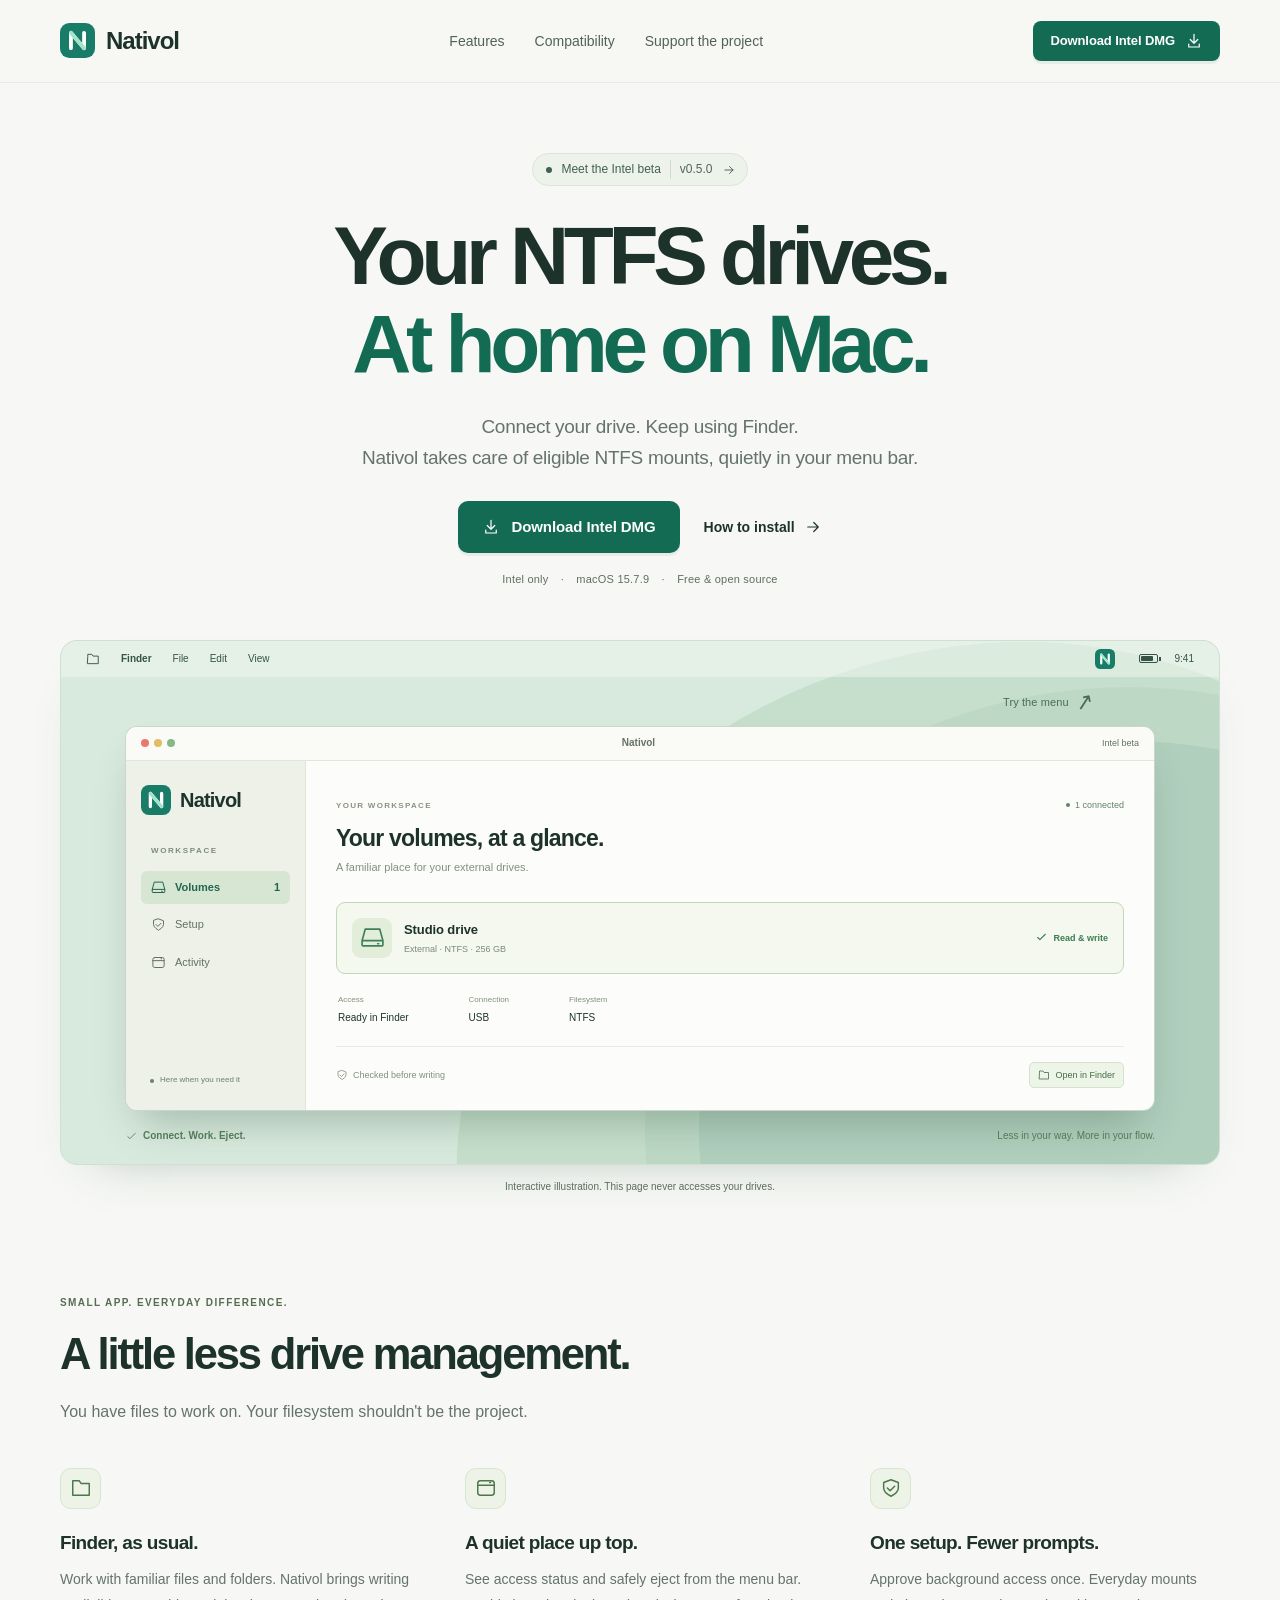
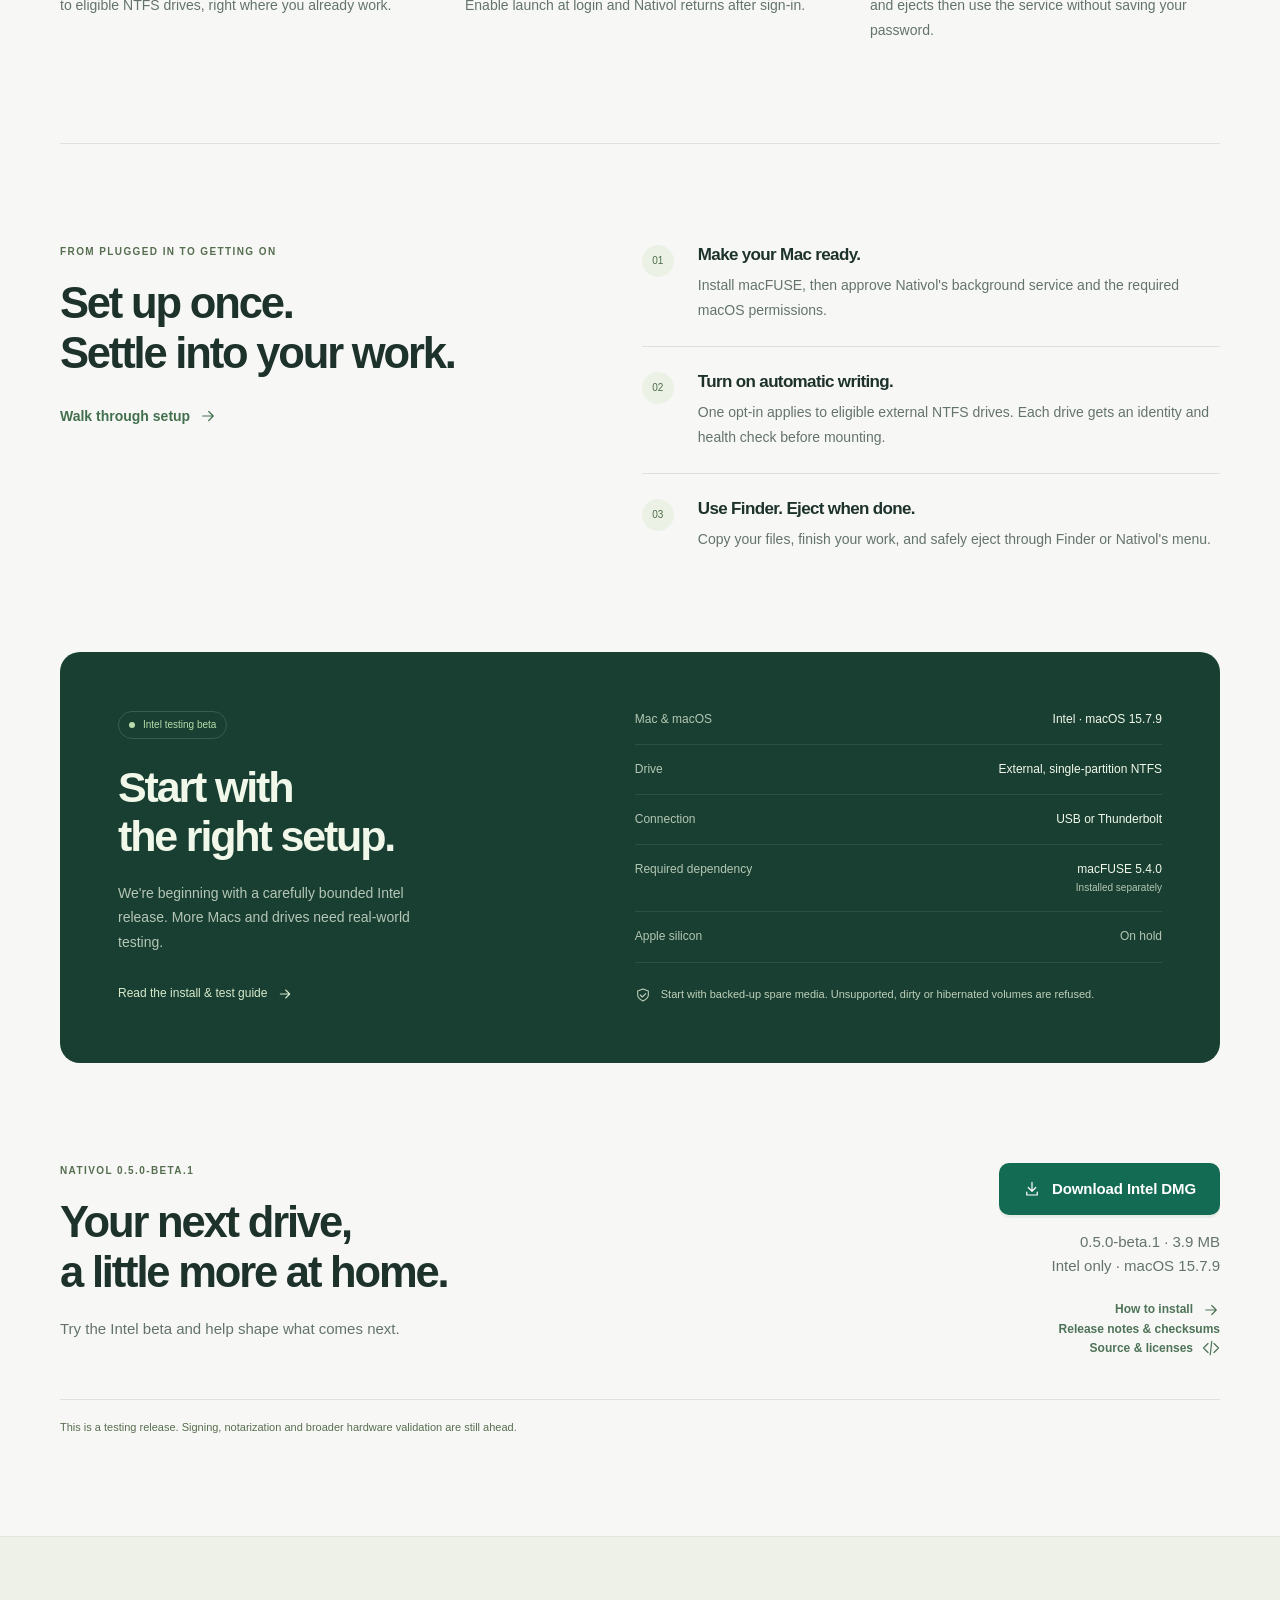
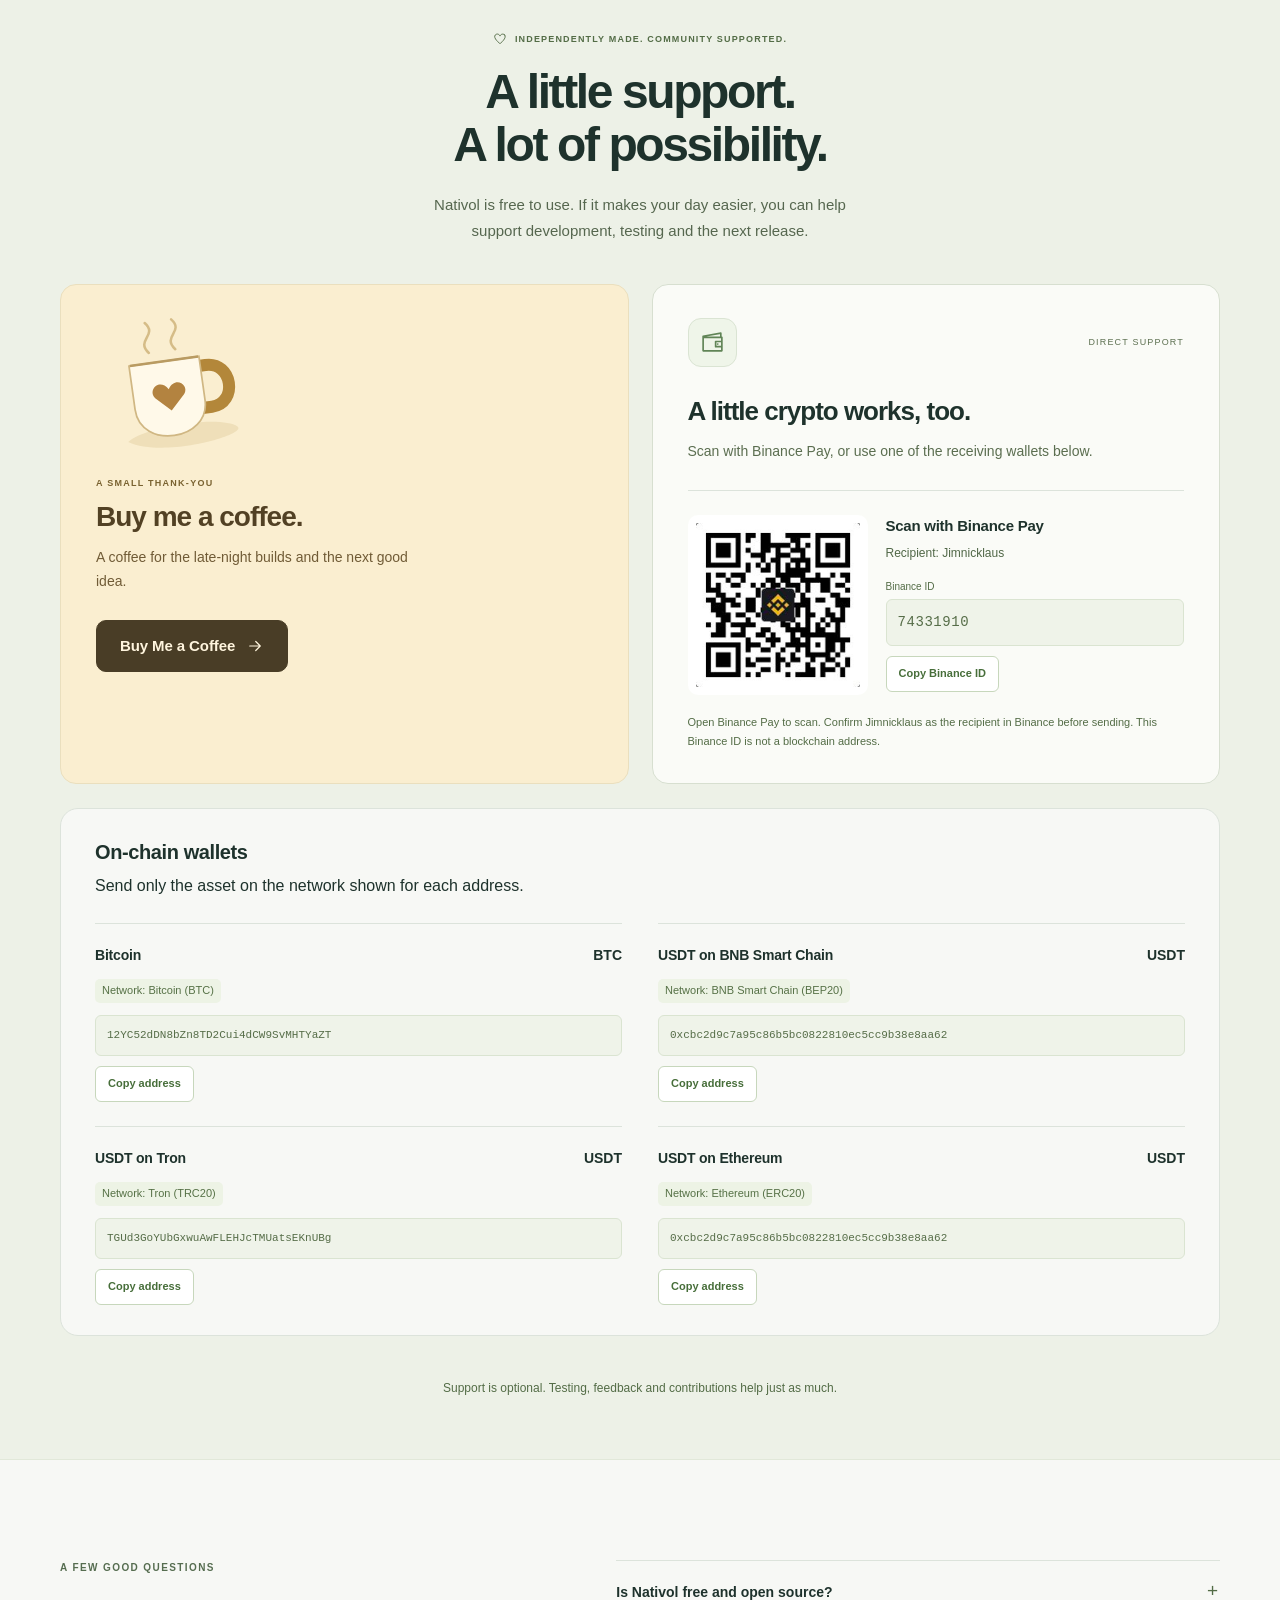
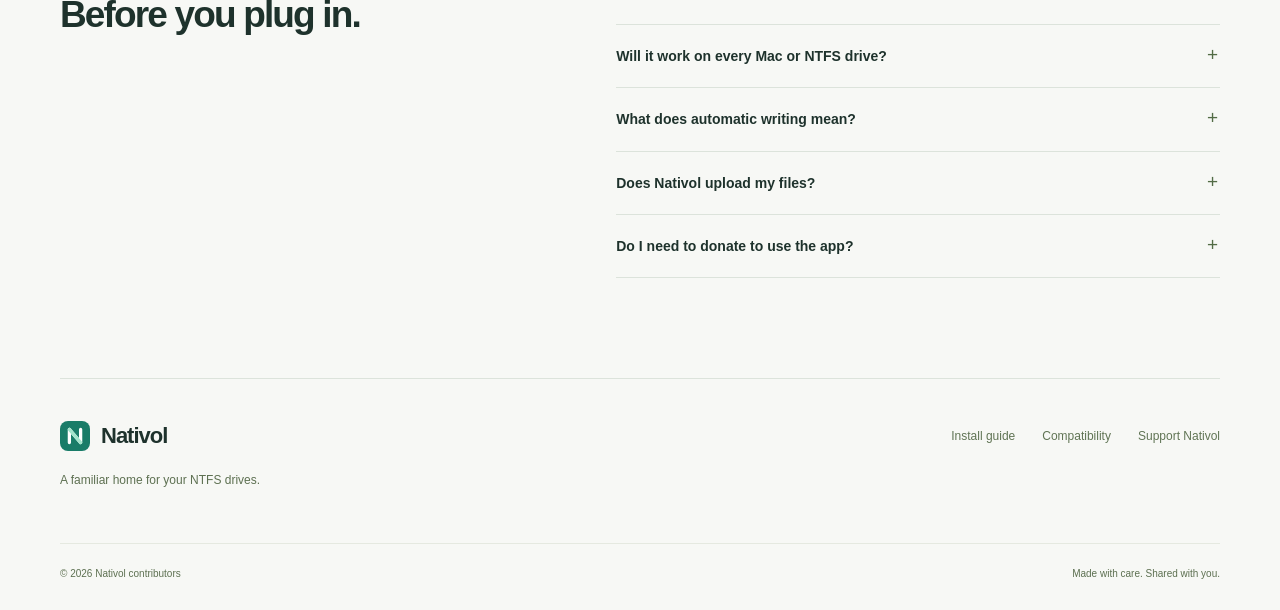
==== commit b24750f2: "Enable the Nativol Buy Me a Coffee profile link" ====
--- a/site/index.html
+++ b/site/index.html
@@ -15,7 +15,7 @@
   <title>Nativol — Your NTFS drives. At home on Mac.</title>
   <link rel="icon" href="assets/nativol.svg" type="image/svg+xml">
   <link rel="stylesheet" href="styles.css?v=20261007-wallets">
-  <script src="config.js?v=20261007-wallets" defer></script>
+  <script src="config.js?v=20261007-coffee" defer></script>
   <script src="site.js?v=20261007-wallets" defer></script>
 </head>
 <body>
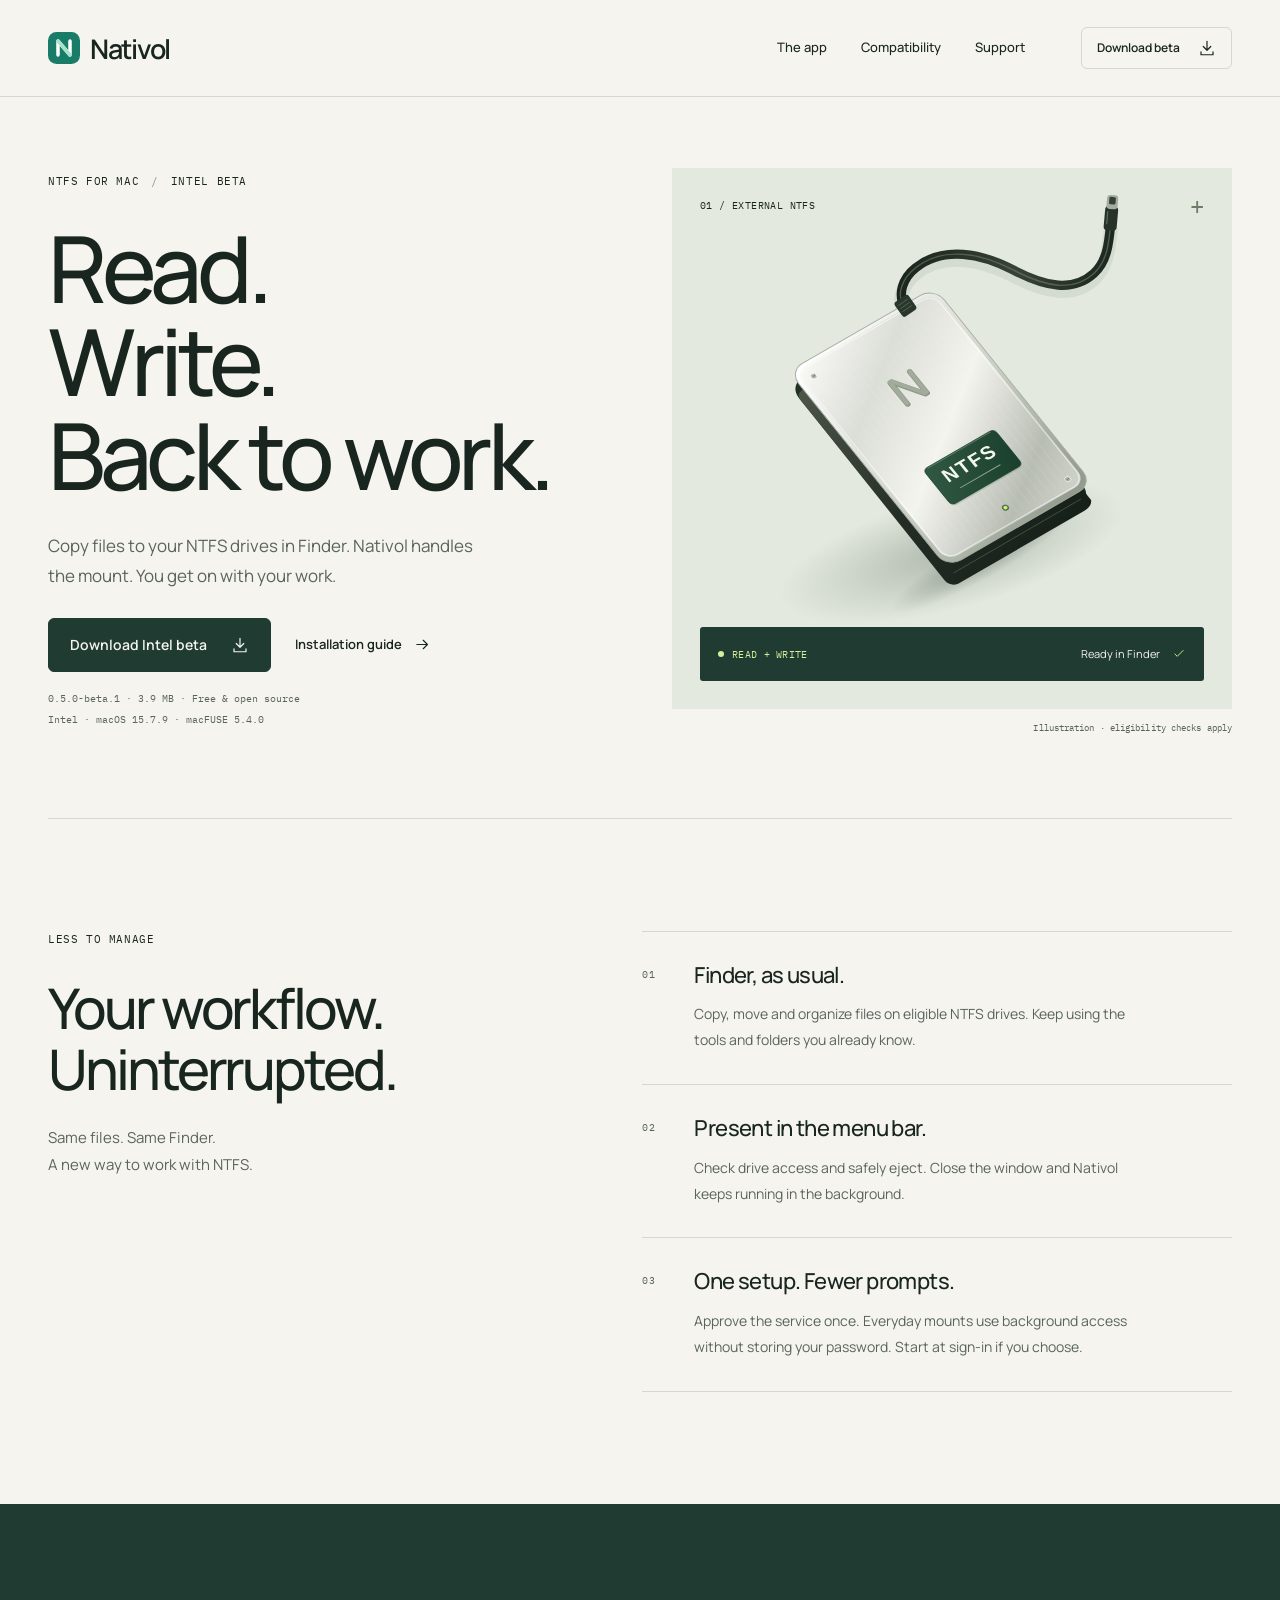
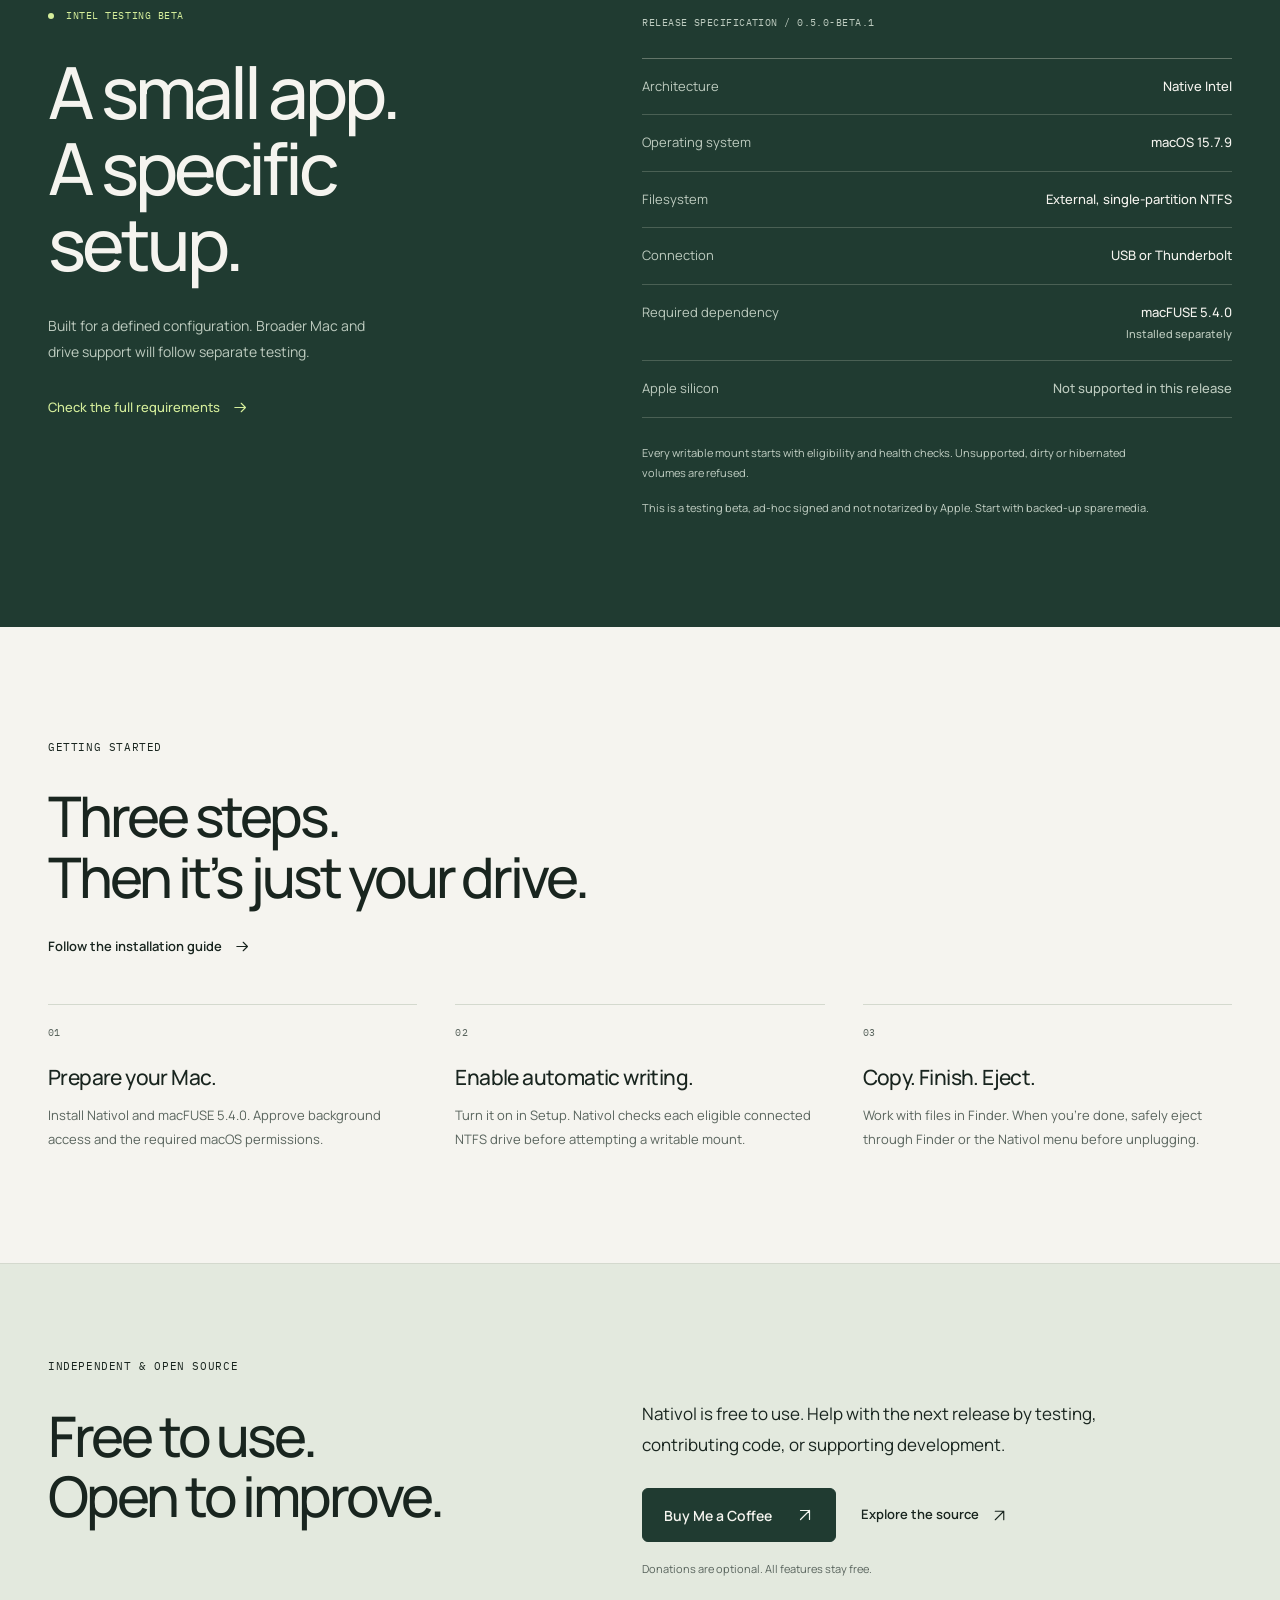
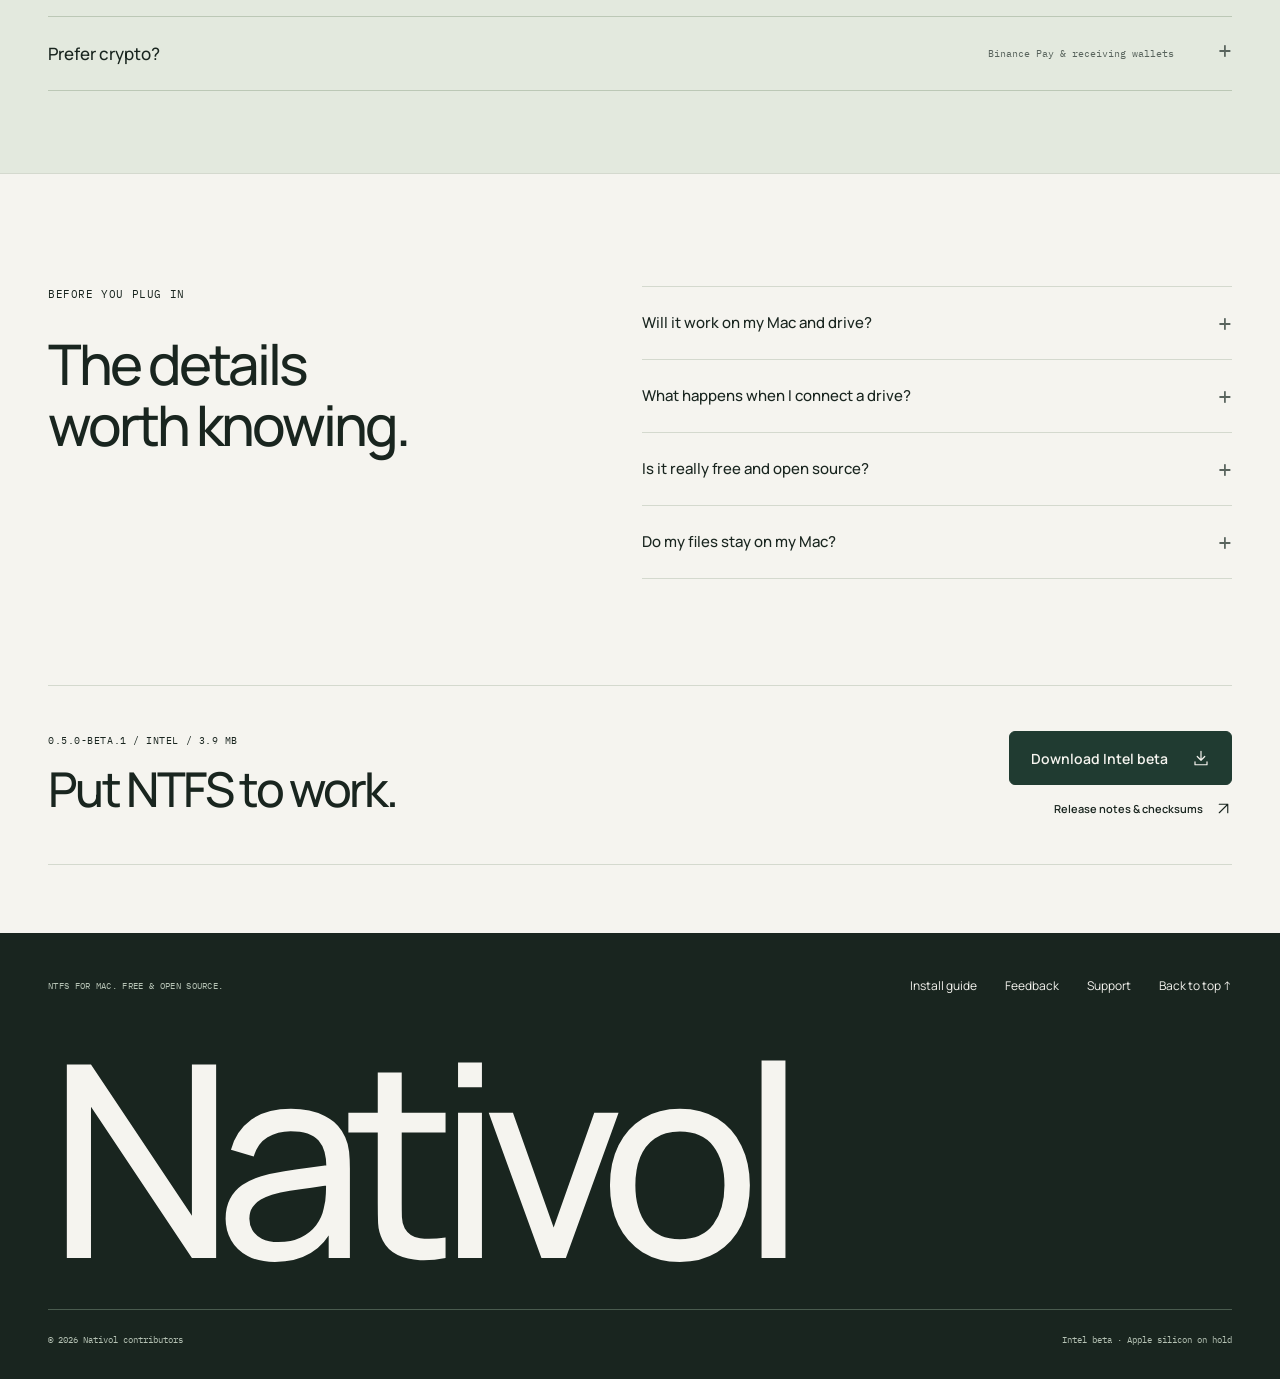
==== commit 70ecee2a: "Redesign Nativol website with an editorial Figma direction" ====
--- a/site/index.html
+++ b/site/index.html
@@ -3,77 +3,116 @@
 <head>
   <meta charset="utf-8">
   <meta name="viewport" content="width=device-width, initial-scale=1">
-  <meta name="description" content="Nativol brings eligible NTFS drives to your Mac, with automatic writing, Finder access, and a quiet place in your menu bar. Explore the Intel beta.">
-  <meta name="theme-color" content="#f7f8f5">
-  <meta property="og:title" content="Nativol — Your NTFS drives. At home on Mac.">
-  <meta property="og:description" content="A little less drive management. Meet the free Nativol Intel beta and support its development.">
+  <meta name="description" content="Read and write eligible NTFS drives in Finder with Nativol. Free, open-source software for Intel Macs. Explore the testing beta and installation guide.">
+  <meta name="theme-color" content="#f5f4ef">
+  <meta property="og:title" content="Nativol — Read. Write. Back to work.">
+  <meta property="og:description" content="Copy files to your NTFS drives in Finder. A free, open-source utility for Intel Macs.">
   <meta property="og:type" content="website">
   <meta property="og:site_name" content="Nativol">
   <meta property="og:url" content="https://nativol.org/">
   <meta name="twitter:card" content="summary">
   <link rel="canonical" href="https://nativol.org/">
-  <title>Nativol — Your NTFS drives. At home on Mac.</title>
+  <title>Nativol — Read. Write. Back to work.</title>
   <link rel="icon" href="assets/nativol.svg" type="image/svg+xml">
-  <link rel="stylesheet" href="styles.css?v=20261007-wallets">
+  <link rel="preload" href="assets/fonts/Manrope%5Bwght%5D.ttf" as="font" type="font/ttf" crossorigin>
+  <link rel="stylesheet" href="styles.css?v=20261007-editorial-3">
   <script src="config.js?v=20261007-coffee" defer></script>
   <script src="site.js?v=20261007-wallets" defer></script>
 </head>
 <body>
   <svg class="icon-definitions" xmlns="http://www.w3.org/2000/svg" aria-hidden="true"><defs>
-    <symbol id="i-arrow" viewBox="0 0 24 24"><path d="M5 12h14m-6-6 6 6-6 6"/></symbol>
-    <symbol id="i-download" viewBox="0 0 24 24"><path d="M12 3v12m-5-5 5 5 5-5M5 16v4h14v-4"/></symbol>
-    <symbol id="i-drive" viewBox="0 0 24 24"><path d="m5 4-3 11v4a1 1 0 0 0 1 1h18a1 1 0 0 0 1-1v-4L19 4ZM2 15h20"/><path d="M17 18h1"/></symbol>
+    <symbol id="i-arrow" viewBox="0 0 24 24"><path d="M4 12h15m-6-6 6 6-6 6"/></symbol>
+    <symbol id="i-diagonal" viewBox="0 0 24 24"><path d="M6 18 18 6M6 6h12v12"/></symbol>
+    <symbol id="i-download" viewBox="0 0 24 24"><path d="M12 3v12m-5-5 5 5 5-5M4 17v4h16v-4"/></symbol>
     <symbol id="i-check" viewBox="0 0 24 24"><path d="m5 12 4 4L19 6"/></symbol>
-    <symbol id="i-shield" viewBox="0 0 24 24"><path d="m12 3 8 3v6c0 5-8 9-8 9S4 17 4 12V6Z"/><path d="m8 12 3 3 5-5"/></symbol>
-    <symbol id="i-menu" viewBox="0 0 24 24"><rect x="3" y="4" width="18" height="16" rx="3"/><path d="M3 9h18m-5-3h1"/></symbol>
-    <symbol id="i-folder" viewBox="0 0 24 24"><path d="M3 7V4h7l2 3h9v13H3Z"/></symbol>
-    <symbol id="i-coffee" viewBox="0 0 24 24"><path d="M4 8h13v8a4 4 0 0 1-4 4H8a4 4 0 0 1-4-4Zm13 1h2a3 3 0 0 1 0 6h-2M7 2v2m5-2v2M2 22h19"/></symbol>
-    <symbol id="i-heart" viewBox="0 0 24 24"><path d="M20 5c-3-3-7-1-8 2-1-3-5-5-8-2-5 5 8 15 8 15S25 10 20 5Z"/></symbol>
-    <symbol id="i-code" viewBox="0 0 24 24"><path d="m8 6-6 6 6 6m8-12 6 6-6 6m-3-15-2 18"/></symbol>
-    <symbol id="i-wallet" viewBox="0 0 24 24"><path d="M20 7V3L3 6v14h18V7H3m18 4h-6v5h6"/><path d="M17 13.5h.1"/></symbol>
   </defs></svg>
   <a class="skip" href="#main">Skip to content</a>
   <header class="site-header">
     <nav class="wrap nav" aria-label="Main navigation">
-      <a class="brand" href="index.html" aria-label="Nativol home"><img src="assets/nativol.svg" width="35" height="35" alt="">Nativol</a>
-      <div class="nav-links"><a href="#features">Features</a><a href="#compatibility">Compatibility</a><a href="#support">Support the project</a></div>
-      <a id="nav-download-link" class="button button-small" href="https://github.com/jimmychaula-max/Nativol/releases/download/v0.5.0-beta.1/Nativol-0.5.0-beta.1-Intel-Beta.dmg">Download Intel DMG <svg class="icon" aria-hidden="true"><use href="#i-download"/></svg></a>
+      <a class="brand" href="/" aria-label="Nativol home"><img src="assets/nativol.svg" width="32" height="32" alt="">Nativol</a>
+      <div class="nav-links"><a href="#features">The app</a><a href="#compatibility">Compatibility</a><a href="#support">Support</a></div>
+      <a id="nav-download-link" class="button button-small button-outline" href="https://github.com/jimmychaula-max/Nativol/releases/download/v0.5.0-beta.1/Nativol-0.5.0-beta.1-Intel-Beta.dmg">Download beta <svg class="icon" aria-hidden="true"><use href="#i-download"/></svg></a>
     </nav>
   </header>
   <main id="main">
     <section class="hero wrap" aria-labelledby="hero-title">
-      <a class="release-pill" href="#compatibility"><span class="status-dot"></span>Meet the Intel beta <span class="pill-version">v0.5.0</span><svg class="icon" aria-hidden="true"><use href="#i-arrow"/></svg></a>
-      <h1 id="hero-title">Your NTFS drives.<br><span>At home on Mac.</span></h1>
-      <p class="hero-description">Connect your drive. Keep using Finder.<br>Nativol takes care of eligible NTFS mounts, quietly in your menu bar.</p>
-      <div class="actions hero-actions"><a id="hero-download-link" class="button" href="https://github.com/jimmychaula-max/Nativol/releases/download/v0.5.0-beta.1/Nativol-0.5.0-beta.1-Intel-Beta.dmg"><svg class="icon" aria-hidden="true"><use href="#i-download"/></svg>Download Intel DMG</a><a class="text-link" href="guide.html#installation">How to install <svg class="icon" aria-hidden="true"><use href="#i-arrow"/></svg></a></div>
-      <p class="hero-note">Intel only <span>·</span> macOS 15.7.9 <span>·</span> Free &amp; open source</p>
-      <div class="product-scene" aria-label="Illustration of the Nativol app and menu bar">
-        <div class="scene-orbit orbit-one" aria-hidden="true"></div><div class="scene-orbit orbit-two" aria-hidden="true"></div>
-        <div class="desktop-bar"><div class="desktop-label"><svg class="icon" aria-hidden="true"><use href="#i-folder"/></svg><strong>Finder</strong><span>File</span><span>Edit</span><span>View</span></div><div class="desktop-right"><button id="menu-toggle" hidden class="menu-toggle" type="button" aria-label="Preview the Nativol menu" aria-expanded="false" aria-controls="demo-menu"><img src="assets/nativol.svg" width="22" height="22" alt=""></button><span class="desktop-battery" aria-hidden="true"></span><span>9:41</span></div></div>
-        <div id="menu-hint" class="menu-hint" hidden aria-hidden="true">Try the menu <span>↗</span></div>
-        <div id="demo-menu" class="demo-menu" hidden><div class="demo-menu-title"><strong>Nativol</strong><span class="mini-tag">Preview</span></div><div class="demo-menu-drive"><svg class="icon" aria-hidden="true"><use href="#i-drive"/></svg><div><strong>Studio drive</strong><span>NTFS · Read &amp; write</span></div><span class="status-dot"></span></div><p>Your drives, one click away.</p><a href="guide.html">Explore setup &amp; safe eject <svg class="icon" aria-hidden="true"><use href="#i-arrow"/></svg></a></div>
-        <div class="app-window">
-          <div class="app-titlebar"><div class="traffic-lights" aria-hidden="true"><i></i><i></i><i></i></div><span>Nativol</span><span class="app-version">Intel beta</span></div>
-          <div class="app-layout">
-            <aside class="app-sidebar" aria-label="Illustrated app sidebar"><div class="app-brand"><img src="assets/nativol.svg" width="33" height="33" alt="">Nativol</div><span class="sidebar-caption">WORKSPACE</span><div class="sidebar-item selected"><svg class="icon" aria-hidden="true"><use href="#i-drive"/></svg>Volumes <span>1</span></div><div class="sidebar-item"><svg class="icon" aria-hidden="true"><use href="#i-shield"/></svg>Setup</div><div class="sidebar-item"><svg class="icon" aria-hidden="true"><use href="#i-menu"/></svg>Activity</div><div class="sidebar-bottom"><span class="status-dot"></span>Here when you need it</div></aside>
-            <div class="app-main"><div class="app-heading"><div><span class="app-eyebrow">YOUR WORKSPACE</span><h2>Your volumes, at a glance.</h2><p>A familiar place for your external drives.</p></div><span class="connected-label"><span class="status-dot"></span>1 connected</span></div><div class="app-drive"><div class="drive-tile"><svg class="icon" aria-hidden="true"><use href="#i-drive"/></svg></div><div class="app-drive-name"><strong>Studio drive</strong><span>External · NTFS · 256 GB</span></div><span class="write-label"><svg class="icon" aria-hidden="true"><use href="#i-check"/></svg>Read &amp; write</span></div><div class="app-details"><div><span>Access</span><strong>Ready in Finder</strong></div><div><span>Connection</span><strong>USB</strong></div><div><span>Filesystem</span><strong>NTFS</strong></div></div><div class="app-footer"><span><svg class="icon" aria-hidden="true"><use href="#i-shield"/></svg>Checked before writing</span><span class="finder-label"><svg class="icon" aria-hidden="true"><use href="#i-folder"/></svg>Open in Finder</span></div></div>
-          </div>
+      <div class="hero-copy">
+        <p class="eyebrow">NTFS FOR MAC <span aria-hidden="true">/</span> INTEL BETA</p>
+        <h1 id="hero-title">Read.<br>Write.<br>Back to work.</h1>
+        <p class="hero-description">Copy files to your NTFS drives in Finder. Nativol handles the mount. You get on with your work.</p>
+        <div class="actions hero-actions">
+          <a id="hero-download-link" class="button" href="https://github.com/jimmychaula-max/Nativol/releases/download/v0.5.0-beta.1/Nativol-0.5.0-beta.1-Intel-Beta.dmg">Download Intel beta <svg class="icon" aria-hidden="true"><use href="#i-download"/></svg></a>
+          <a class="text-link" href="guide.html#installation">Installation guide <svg class="icon" aria-hidden="true"><use href="#i-arrow"/></svg></a>
         </div>
-        <div class="scene-bottom"><span><svg class="icon" aria-hidden="true"><use href="#i-check"/></svg>Connect. Work. Eject.</span><span>Less in your way. More in your flow.</span></div>
+        <p class="hero-note"><span>0.5.0-beta.1 · 3.9 MB · Free &amp; open source</span><span>Intel · macOS 15.7.9 · macFUSE 5.4.0</span></p>
       </div>
-      <p class="scene-caption">Interactive illustration. This page never accesses your drives.</p>
-      <noscript><p class="scene-caption">The menu preview and donation options use JavaScript. The rest of this site works without it.</p></noscript>
+      <figure class="drive-figure">
+        <div class="drive-stage">
+          <div class="drive-stage-label"><span>01 / EXTERNAL NTFS</span><span class="crosshair" aria-hidden="true">+</span></div>
+          <img class="drive-art" src="assets/ntfs-drive.svg" width="600" height="580" alt="Technical illustration of an external NTFS drive">
+          <div class="drive-status"><span class="drive-status-label"><span class="status-dot"></span>READ + WRITE</span><span>Ready in Finder <svg class="icon" aria-hidden="true"><use href="#i-check"/></svg></span></div>
+        </div>
+        <figcaption>Illustration · eligibility checks apply</figcaption>
+      </figure>
     </section>
-    <section class="features wrap section" id="features" aria-labelledby="features-title">
-      <div class="section-heading"><p class="eyebrow">SMALL APP. EVERYDAY DIFFERENCE.</p><h2 id="features-title">A little less drive management.</h2><p>You have files to work on. Your filesystem shouldn't be the project.</p></div>
-      <div class="feature-grid"><article class="feature"><span class="feature-icon"><svg class="icon" aria-hidden="true"><use href="#i-folder"/></svg></span><h3>Finder, as usual.</h3><p>Work with familiar files and folders. Nativol brings writing to eligible NTFS drives, right where you already work.</p></article><article class="feature"><span class="feature-icon"><svg class="icon" aria-hidden="true"><use href="#i-menu"/></svg></span><h3>A quiet place up top.</h3><p>See access status and safely eject from the menu bar. Enable launch at login and Nativol returns after sign-in.</p></article><article class="feature"><span class="feature-icon"><svg class="icon" aria-hidden="true"><use href="#i-shield"/></svg></span><h3>One setup. Fewer prompts.</h3><p>Approve background access once. Everyday mounts and ejects then use the service without saving your password.</p></article></div>
+
+    <section class="workflow section wrap" id="features" aria-labelledby="features-title">
+      <div class="section-intro"><p class="eyebrow">LESS TO MANAGE</p><h2 id="features-title">Your workflow.<br>Uninterrupted.</h2><p>Same files. Same Finder.<br>A new way to work with NTFS.</p></div>
+      <div class="editorial-list">
+        <article class="editorial-row"><span class="row-number">01</span><div><h3>Finder, as usual.</h3><p>Copy, move and organize files on eligible NTFS drives. Keep using the tools and folders you already know.</p></div></article>
+        <article class="editorial-row"><span class="row-number">02</span><div><h3>Present in the menu bar.</h3><p>Check drive access and safely eject. Close the window and Nativol keeps running in the background.</p></div></article>
+        <article class="editorial-row"><span class="row-number">03</span><div><h3>One setup. Fewer prompts.</h3><p>Approve the service once. Everyday mounts use background access without storing your password. Start at sign-in if you choose.</p></div></article>
+      </div>
     </section>
-    <section class="how-section wrap section" aria-labelledby="how-title"><div class="how-intro"><p class="eyebrow">FROM PLUGGED IN TO GETTING ON</p><h2 id="how-title">Set up once.<br>Settle into your work.</h2><a class="text-link" href="guide.html">Walk through setup <svg class="icon" aria-hidden="true"><use href="#i-arrow"/></svg></a></div><ol class="steps"><li><span class="step-number">01</span><div><h3>Make your Mac ready.</h3><p>Install macFUSE, then approve Nativol's background service and the required macOS permissions.</p></div></li><li><span class="step-number">02</span><div><h3>Turn on automatic writing.</h3><p>One opt-in applies to eligible external NTFS drives. Each drive gets an identity and health check before mounting.</p></div></li><li><span class="step-number">03</span><div><h3>Use Finder. Eject when done.</h3><p>Copy your files, finish your work, and safely eject through Finder or Nativol's menu.</p></div></li></ol></section>
-    <section class="wrap compatibility-section" id="compatibility" aria-labelledby="compatibility-title"><div class="compatibility-panel"><div class="compatibility-intro"><span class="dark-pill"><span class="status-dot"></span>Intel testing beta</span><h2 id="compatibility-title">Start with<br>the right setup.</h2><p>We're beginning with a carefully bounded Intel release. More Macs and drives need real-world testing.</p><a class="light-link" href="guide.html">Read the install &amp; test guide <svg class="icon" aria-hidden="true"><use href="#i-arrow"/></svg></a></div><div class="compatibility-table"><div class="compat-row"><span>Mac &amp; macOS</span><strong>Intel · macOS 15.7.9</strong></div><div class="compat-row"><span>Drive</span><strong>External, single-partition NTFS</strong></div><div class="compat-row"><span>Connection</span><strong>USB or Thunderbolt</strong></div><div class="compat-row"><span>Required dependency</span><strong>macFUSE 5.4.0 <small>Installed separately</small></strong></div><div class="compat-row"><span>Apple silicon</span><strong class="muted-light">On hold</strong></div><p class="compat-note"><svg class="icon" aria-hidden="true"><use href="#i-shield"/></svg>Start with backed-up spare media. Unsupported, dirty or hibernated volumes are refused.</p></div></div></section>
-    <section class="download-section wrap section" id="get-build" aria-labelledby="download-title"><div><p class="eyebrow">NATIVOL 0.5.0-BETA.1</p><h2 id="download-title">Your next drive,<br>a little more at home.</h2><p>Try the Intel beta and help shape what comes next.</p></div><div class="download-actions"><a id="download-link" class="button" href="https://github.com/jimmychaula-max/Nativol/releases/download/v0.5.0-beta.1/Nativol-0.5.0-beta.1-Intel-Beta.dmg"><svg class="icon" aria-hidden="true"><use href="#i-download"/></svg><span>Download Intel DMG</span></a><p class="small">0.5.0-beta.1 · 3.9 MB<br>Intel only · macOS 15.7.9</p><a class="text-link" href="guide.html#installation">How to install <svg class="icon" aria-hidden="true"><use href="#i-arrow"/></svg></a><a id="release-link" class="text-link" href="https://github.com/jimmychaula-max/Nativol/releases/tag/v0.5.0-beta.1">Release notes &amp; checksums</a><a id="source-link" class="text-link" href="https://github.com/jimmychaula-max/Nativol">Source &amp; licenses <svg class="icon" aria-hidden="true"><use href="#i-code"/></svg></a></div><p class="beta-note">This is a testing release. Signing, notarization and broader hardware validation are still ahead.</p></section>
-    <section class="support-section" id="support" aria-labelledby="support-title"><div class="wrap"><div class="support-heading"><span class="support-kicker"><svg class="icon" aria-hidden="true"><use href="#i-heart"/></svg>INDEPENDENTLY MADE. COMMUNITY SUPPORTED.</span><h2 id="support-title">A little support.<br>A lot of possibility.</h2><p>Nativol is free to use. If it makes your day easier, you can help support development, testing and the next release.</p></div><div class="support-grid"><article class="coffee-card"><div class="coffee-art" aria-hidden="true"><svg viewBox="0 0 180 160"><path class="cup-shadow" d="M29 137c22-15 111-16 128 0 11 11-90 25-128 0"/><path class="cup-steam" d="M67 38c-14-17 14-19 0-35m31 35c-14-17 14-19 0-35"/><path class="cup-handle" d="M118 61h12c32 0 32 49 1 49h-11"/><path class="cup-body" d="M42 50h82v51c0 48-82 48-82 0Z"/><path class="cup-rim" d="M43 50h80"/><path class="cup-heart" d="M84 83c-9-15-25-2-17 8l17 17 17-17c8-10-8-23-17-8Z"/></svg></div><div class="coffee-copy"><p class="eyebrow">A SMALL THANK-YOU</p><h3>Buy me a coffee.</h3><p>A coffee for the late-night builds and the next good idea.</p><a id="coffee-link" class="button coffee-button" hidden rel="noopener noreferrer" target="_blank">Buy Me a Coffee <svg class="icon" aria-hidden="true"><use href="#i-arrow"/></svg></a><p id="coffee-pending" class="pending-note"><span class="status-dot"></span>Coffee link coming soon</p></div></article><article class="crypto-card"><div class="crypto-heading"><span class="crypto-symbol"><svg class="icon" aria-hidden="true"><use href="#i-wallet"/></svg></span><span class="small">DIRECT SUPPORT</span></div><h3>A little crypto works, too.</h3><p>Scan with Binance Pay, or use one of the receiving wallets below.</p><div id="binance-pay-container"></div><div id="crypto-pending" class="crypto-placeholder"><svg class="icon" aria-hidden="true"><use href="#i-wallet"/></svg><div><strong>Crypto support is on the way.</strong><span>Receiving details will appear here when added.</span></div></div></article></div><div id="onchain-panel" class="onchain-panel" aria-labelledby="wallets-heading" hidden><h3 id="wallets-heading" class="wallets-heading" hidden>On-chain wallets</h3><p id="network-note" class="network-note" hidden>Send only the asset on the network shown for each address.</p><div id="wallets-container"></div></div><p id="donation-status" class="donation-status" role="status" aria-live="polite" aria-atomic="true"></p><p class="support-footnote">Support is optional. Testing, feedback and contributions help just as much.</p></div></section>
-    <section class="faq-section wrap section" aria-labelledby="faq-title"><div><p class="eyebrow">A FEW GOOD QUESTIONS</p><h2 id="faq-title">Before you plug in.</h2></div><div class="faq-list"><details><summary>Is Nativol free and open source?</summary><p>Yes, it's free to use. Nativol's original app code is MIT licensed; the NTFS engine, health checker and patches retain their GPL licenses. macFUSE is installed separately. Explore the <a href="https://github.com/jimmychaula-max/Nativol">source on GitHub</a>.</p></details><details><summary>Will it work on every Mac or NTFS drive?</summary><p>This beta enables writing on native Intel macOS 15.7.9 with macFUSE 5.4.0, for eligible external single-partition NTFS drives over USB or Thunderbolt. The helper checks identity, supported geometry and filesystem health. Apple silicon and additional macOS versions are outside this release.</p></details><details><summary>What does automatic writing mean?</summary><p>After background setup, enable automatic writing once. Nativol will check eligible connected drives and attempt writable mounts. You can keep individual volumes read-only. Unsupported or unhealthy drives are refused; Nativol does not format, repair or force a busy unmount.</p></details><details><summary>Does Nativol upload my files?</summary><p>No. Drive operations stay on your Mac. This site has no analytics, external fonts or embedded payment widgets. The Binance Pay QR is an image stored with this site; scanning it opens Binance. Selecting Buy Me a Coffee opens that service's website. Those services handle donations under their own terms; this site does not process payments or receive payment confirmations.</p></details><details><summary>Do I need to donate to use the app?</summary><p>No. Donations are entirely optional and don't unlock features. Trying the beta on spare media, reporting a useful issue or contributing code are other ways to help.</p></details></div></section>
+
+    <section class="compatibility-section" id="compatibility" aria-labelledby="compatibility-title">
+      <div class="wrap compatibility-layout">
+        <div class="compatibility-intro"><p class="eyebrow"><span class="status-dot"></span> INTEL TESTING BETA</p><h2 id="compatibility-title">A small app.<br>A specific<br>setup.</h2><p>Built for a defined configuration. Broader Mac and drive support will follow separate testing.</p><a class="text-link" href="guide.html">Check the full requirements <svg class="icon" aria-hidden="true"><use href="#i-arrow"/></svg></a></div>
+        <div class="compatibility-details">
+          <p class="spec-heading">RELEASE SPECIFICATION / 0.5.0-BETA.1</p>
+          <dl class="compatibility-table">
+            <div><dt>Architecture</dt><dd>Native Intel</dd></div>
+            <div><dt>Operating system</dt><dd>macOS 15.7.9</dd></div>
+            <div><dt>Filesystem</dt><dd>External, single-partition NTFS</dd></div>
+            <div><dt>Connection</dt><dd>USB or Thunderbolt</dd></div>
+            <div><dt>Required dependency</dt><dd>macFUSE 5.4.0<small>Installed separately</small></dd></div>
+            <div><dt>Apple silicon</dt><dd class="muted-light">Not supported in this release</dd></div>
+          </dl>
+          <div class="compatibility-notes"><p>Every writable mount starts with eligibility and health checks. Unsupported, dirty or hibernated volumes are refused.</p><p>This is a testing beta, ad-hoc signed and not notarized by Apple. Start with backed-up spare media.</p></div>
+        </div>
+      </div>
+    </section>
+
+    <section class="setup-section section wrap" id="setup" aria-labelledby="setup-title">
+      <div class="section-intro"><p class="eyebrow">GETTING STARTED</p><h2 id="setup-title">Three steps.<br>Then it’s just your drive.</h2><a class="text-link" href="guide.html">Follow the installation guide <svg class="icon" aria-hidden="true"><use href="#i-arrow"/></svg></a></div>
+      <ol class="steps">
+        <li><span class="row-number">01</span><div><h3>Prepare your Mac.</h3><p>Install Nativol and macFUSE 5.4.0. Approve background access and the required macOS permissions.</p></div></li>
+        <li><span class="row-number">02</span><div><h3>Enable automatic writing.</h3><p>Turn it on in Setup. Nativol checks each eligible connected NTFS drive before attempting a writable mount.</p></div></li>
+        <li><span class="row-number">03</span><div><h3>Copy. Finish. Eject.</h3><p>Work with files in Finder. When you're done, safely eject through Finder or the Nativol menu before unplugging.</p></div></li>
+      </ol>
+    </section>
+
+    <section class="support-section" id="support" aria-labelledby="support-title">
+      <div class="wrap support-layout">
+        <div class="section-intro"><p class="eyebrow">INDEPENDENT &amp; OPEN SOURCE</p><h2 id="support-title">Free to use.<br>Open to improve.</h2></div>
+        <div class="support-copy"><p>Nativol is free to use. Help with the next release by testing, contributing code, or supporting development.</p><div class="actions support-actions"><a id="coffee-link" class="button" hidden target="_blank" rel="noopener noreferrer">Buy Me a Coffee <svg class="icon" aria-hidden="true"><use href="#i-diagonal"/></svg></a><a id="source-link" class="text-link" href="https://github.com/jimmychaula-max/Nativol">Explore the source <svg class="icon" aria-hidden="true"><use href="#i-diagonal"/></svg></a></div><p id="coffee-pending" class="pending-note">Coffee link coming soon.</p><p class="support-footnote">Donations are optional. All features stay free.</p></div>
+        <details class="crypto-disclosure"><summary><span>Prefer crypto?</span><span class="disclosure-hint">Binance Pay &amp; receiving wallets</span></summary><div class="crypto-content"><div id="binance-pay-container"></div><p id="crypto-pending" class="pending-note">Receiving details will appear here when added.</p><div id="onchain-panel" class="onchain-panel" aria-labelledby="wallets-heading" hidden><h3 id="wallets-heading" class="wallets-heading" hidden>On-chain wallets</h3><p id="network-note" class="network-note" hidden>Send only the asset on the network shown for each address.</p><div id="wallets-container"></div></div><p id="donation-status" class="donation-status" role="status" aria-live="polite" aria-atomic="true"></p></div></details>
+        <noscript><p class="noscript-note">Visit <a href="https://buymeacoffee.com/nativol">Buy Me a Coffee</a> to support Nativol. Crypto receiving details require JavaScript.</p></noscript>
+      </div>
+    </section>
+
+    <section class="faq-section section wrap" aria-labelledby="faq-title">
+      <div class="section-intro"><p class="eyebrow">BEFORE YOU PLUG IN</p><h2 id="faq-title">The details<br>worth knowing.</h2></div>
+      <div class="faq-list">
+        <details><summary>Will it work on my Mac and drive?</summary><p>This beta enables writing on native Intel macOS 15.7.9 with macFUSE 5.4.0, for eligible external single-partition NTFS drives over USB or Thunderbolt. The helper checks identity, supported geometry and filesystem health. Apple silicon and additional macOS versions are outside this release. See the <a href="guide.html">full requirements</a>.</p></details>
+        <details><summary>What happens when I connect a drive?</summary><p>After background setup, opt in to automatic writing. Nativol checks eligible connected drives and attempts writable mounts. You can keep individual volumes read-only. Unsupported or unhealthy drives are refused; Nativol does not format, repair or force a busy unmount.</p></details>
+        <details><summary>Is it really free and open source?</summary><p>Yes. Nativol's original app code is MIT licensed; the NTFS engine, health checker and patches retain their GPL licenses. macFUSE is installed separately. Donations are optional and do not unlock features. Read the <a href="https://github.com/jimmychaula-max/Nativol">source and licenses on GitHub</a>.</p></details>
+        <details><summary>Do my files stay on my Mac?</summary><p>Yes. Drive operations stay on your Mac. This site has no analytics, external fonts or embedded payment widgets. Donation links and QR codes take you to the relevant payment service; this site does not process payments or receive payment confirmations.</p></details>
+      </div>
+    </section>
+
+    <section class="download-section wrap" id="get-build" aria-labelledby="download-title"><div><p class="eyebrow">0.5.0-BETA.1 / INTEL / 3.9 MB</p><h2 id="download-title">Put NTFS to work.</h2></div><div class="download-actions"><a id="download-link" class="button" href="https://github.com/jimmychaula-max/Nativol/releases/download/v0.5.0-beta.1/Nativol-0.5.0-beta.1-Intel-Beta.dmg">Download Intel beta <svg class="icon" aria-hidden="true"><use href="#i-download"/></svg></a><a id="release-link" class="text-link" href="https://github.com/jimmychaula-max/Nativol/releases/tag/v0.5.0-beta.1">Release notes &amp; checksums <svg class="icon" aria-hidden="true"><use href="#i-diagonal"/></svg></a></div></section>
   </main>
-  <footer class="site-footer wrap"><div><a class="brand" href="index.html"><img src="assets/nativol.svg" width="30" height="30" alt="">Nativol</a><p>A familiar home for your NTFS drives.</p></div><div class="footer-links"><a href="guide.html">Install guide</a><a href="#compatibility">Compatibility</a><a href="#support">Support Nativol</a></div><div class="footer-bottom"><span>© 2026 Nativol contributors</span><span>Made with care. Shared with you.</span></div></footer>
+  <footer class="site-footer"><div class="wrap"><div class="footer-top"><span>NTFS FOR MAC. FREE &amp; OPEN SOURCE.</span><nav class="footer-links" aria-label="Footer navigation"><a href="guide.html">Install guide</a><a href="https://github.com/jimmychaula-max/Nativol/issues">Feedback</a><a href="#support">Support</a><a href="#main">Back to top ↑</a></nav></div><a class="footer-wordmark" href="/" aria-label="Nativol home">Nativol</a><div class="footer-bottom"><span>© 2026 Nativol contributors</span><span>Intel beta · Apple silicon on hold</span></div></div></footer>
 </body>
 </html>
--- a/site/styles.css
+++ b/site/styles.css
@@ -1,18 +1,93 @@
 @charset "UTF-8";
-:root{color-scheme:light;--paper:#f7f8f5;--white:#fff;--ink:#1e322c;--muted:#64736c;--green:#146b53;--mint:#c8edda;--line:#dce3db;--serif:Georgia,serif;font-family:-apple-system,BlinkMacSystemFont,"Segoe UI",sans-serif;font-synthesis:none;font-size:16px}
-*{box-sizing:border-box}html{scroll-behavior:smooth;scroll-padding-top:100px}body{margin:0;background:var(--paper);color:var(--ink);line-height:1.6;-webkit-font-smoothing:antialiased}body,button,a{-webkit-tap-highlight-color:transparent}button,input{font:inherit}button,a{touch-action:manipulation}a{color:inherit;text-underline-offset:4px}button{cursor:pointer}button:active,.button:active{transform:scale(.98)}button:focus-visible,a:focus-visible,summary:focus-visible{outline:3px solid #28876b;outline-offset:5px;border-radius:5px}[hidden]{display:none!important}.wrap{width:min(1160px,calc(100% - 64px));margin-inline:auto}.icon-definitions{width:0;height:0;position:absolute;overflow:hidden}.icon{width:22px;height:22px;fill:none;stroke:currentColor;stroke-width:1.6;stroke-linecap:round;stroke-linejoin:round;flex:none;vertical-align:middle}.skip{position:fixed;left:20px;top:-100px;z-index:100;padding:12px 20px;background:var(--green);color:white;border-radius:8px}.skip:focus{top:12px}.site-header{position:sticky;top:0;z-index:20;border-bottom:1px solid #dce3db9c;background:#f7f8f5e8;backdrop-filter:blur(16px)}.nav{display:flex;align-items:center;justify-content:space-between;gap:30px;min-height:82px}.brand{display:inline-flex;gap:11px;align-items:center;color:var(--ink);font-size:24px;letter-spacing:-1px;font-weight:750;text-decoration:none}.brand img{flex:none}.nav-links{display:flex;gap:30px;font-size:14px}.nav-links a{text-decoration:none;color:#526259}.nav-links a:hover,.footer-links a:hover{color:var(--green)}.button{display:inline-flex;align-items:center;justify-content:center;gap:11px;min-height:52px;padding:13px 23px;border-radius:10px;background:var(--green);color:white;font-size:15px;font-weight:650;letter-spacing:-.1px;text-decoration:none;border:1px solid transparent;box-shadow:0 3px 1px #173c1310;transition:background .18s ease,box-shadow .18s ease,transform .12s ease}.button:hover{background:#10563f;box-shadow:0 5px 15px #173c1322}.button .icon{width:18px;height:18px}.button-small{font-size:13px;min-height:40px;padding:9px 16px;gap:10px;border-radius:8px}.hero{text-align:center;padding-top:70px}.release-pill{display:inline-flex;align-items:center;gap:9px;text-decoration:none;background:#edf3eb;border:1px solid #dbe6d6;padding:6px 11px 6px 13px;border-radius:30px;font-size:12px;color:#41624e}.release-pill .icon{width:14px;height:14px}.status-dot{display:inline-block;width:6px;height:6px;border-radius:50%;background:currentColor;flex:none}.pill-version{border-left:1px solid #d0ddcd;padding-left:9px;color:#536653}h1{font-size:clamp(50px,6.4vw,82px);font-weight:650;letter-spacing:-.065em;line-height:1.07;margin:26px 0 23px}h1 span{color:var(--green)}.hero-description{font-size:19px;line-height:1.65;letter-spacing:-.3px;color:var(--muted);margin:0 auto;max-width:650px}.actions{display:flex;align-items:center;gap:24px;flex-wrap:wrap}.hero-actions{justify-content:center;margin-top:28px}.text-link{display:inline-flex;align-items:center;gap:9px;font-size:14px;font-weight:600;text-decoration:none}.text-link:hover{text-decoration:underline}.text-link .icon{width:18px;height:18px}.hero-note{color:#5d6f5d;font-size:11px;letter-spacing:.02em;margin:18px 0 0}.hero-note span{padding:0 9px}.product-scene{position:relative;isolation:isolate;margin-top:51px;background:#d8eadd;border:1px solid #cfdfd2;border-radius:17px;overflow:hidden;padding:0 64px 20px;text-align:left;box-shadow:0 24px 50px -35px #32534460}.scene-orbit{border-radius:50%;position:absolute;z-index:-1;pointer-events:none}.orbit-one{height:920px;width:1050px;background:#c6dfcc;right:-270px;top:20px;transform:rotate(-32deg)}.orbit-two{height:780px;width:860px;background:#b0cfbd;right:-340px;top:100px;box-shadow:0 0 0 54px #bdd9c6}.desktop-bar{display:flex;align-items:center;justify-content:space-between;margin:0 -64px;padding:5px 25px;min-height:36px;background:#f3f9f173;color:#355447;font-size:10px;position:relative;z-index:3}.desktop-label,.desktop-right{display:flex;align-items:center;gap:21px}.desktop-label .icon{width:14px;height:14px}.desktop-label strong{font-size:10px}.desktop-right{gap:17px}.menu-toggle{background:transparent;border:0;border-radius:5px;display:grid;place-items:center;padding:1px 7px}.menu-toggle img{width:20px;height:20px}.menu-toggle:hover,.menu-toggle[aria-expanded=true]{background:#89b59961}.desktop-battery{position:relative;width:19px;height:9px;border:1px solid currentColor;border-radius:2px}.desktop-battery:before{content:"";position:absolute;inset:1px 4px 1px 1px;background:currentColor;border-radius:1px}.desktop-battery:after{content:"";position:absolute;width:2px;height:4px;right:-4px;top:1.5px;background:currentColor}.menu-hint{position:absolute;right:126px;top:44px;font-size:11px;letter-spacing:.01em;color:#496c56}.menu-hint span{display:inline-block;font-size:22px;vertical-align:middle;transform:rotate(-12deg);padding-left:3px}.demo-menu{position:absolute;right:75px;top:38px;z-index:10;width:290px;padding:17px;border:1px solid #ffffffae;border-radius:12px;background:#fcfffaef;backdrop-filter:blur(20px);box-shadow:0 20px 50px #203e3840;font-size:12px;color:#254137}.demo-menu-title{display:flex;justify-content:space-between;align-items:center;border-bottom:1px solid #d9e4d8;padding-bottom:12px}.mini-tag{font-size:9px;background:#e2eadc;padding:2px 6px;border-radius:4px}.demo-menu-drive{display:flex;gap:11px;align-items:center;margin:16px 0}.demo-menu-drive>div{display:grid}.demo-menu-drive strong{font-size:12px}.demo-menu-drive>div span{color:#60756a;font-size:10px}.demo-menu-drive>.status-dot{margin-left:auto;color:#16815e}.demo-menu p{font-size:11px;color:#60756a;margin:0 0 14px}.demo-menu a{display:flex;align-items:center;justify-content:space-between;text-decoration:none;background:#e3ede0;padding:9px;border-radius:5px;font-size:10px}.demo-menu a .icon{width:13px;height:13px}.app-window{background:#fcfdfa;border:1px solid #a7b8a591;border-radius:12px;overflow:hidden;margin-top:49px;box-shadow:0 24px 40px -15px #264a3450}.app-titlebar{height:34px;background:#fafbf7;position:relative;border-bottom:1px solid #e1e6dc;display:flex;align-items:center;justify-content:space-between;padding:0 15px;font-size:10px;font-weight:600;color:#657264}.traffic-lights{display:flex;gap:5px}.traffic-lights i{height:8px;width:8px;border-radius:50%;background:#eb786c}.traffic-lights i:nth-child(2){background:#e3bd64}.traffic-lights i:nth-child(3){background:#84b889}.app-version{font-size:9px;font-weight:400}.app-layout{display:grid;grid-template-columns:180px 1fr;min-height:285px}.app-sidebar{background:#edf1e8;border-right:1px solid #dfe5d9;display:flex;flex-direction:column;padding:23px 15px}.app-brand{display:flex;align-items:center;gap:9px;font-size:20px;font-weight:650;letter-spacing:-.8px}.app-brand img{width:30px;height:30px}.sidebar-caption{font-size:8px;letter-spacing:1.6px;color:#7e8b7d;font-weight:600;margin:29px 10px 11px}.sidebar-item{font-size:11px;display:flex;align-items:center;gap:9px;margin:2px 0;padding:8px 10px;border-radius:6px;color:#647162}.sidebar-item .icon{width:15px;height:15px}.sidebar-item.selected{color:#23664e;background:#d7e5d3;font-weight:600}.sidebar-item>span{margin-left:auto}.sidebar-bottom{display:flex;align-items:center;gap:6px;margin:auto 9px 0;font-size:8px;color:#68816b}.sidebar-bottom .status-dot{width:4px;height:4px}.app-main{padding:29px 30px 22px}.app-heading{display:flex;align-items:flex-start;justify-content:space-between;gap:15px}.app-eyebrow{font-size:8px;letter-spacing:1.3px;color:#899382;font-weight:650}.app-heading h2{font-size:23px;letter-spacing:-.8px;line-height:1.3;margin:9px 0 5px}.app-heading p{font-size:11px;color:#83907e;margin:0}.connected-label{margin-top:8px;font-size:9px;color:#648265;display:flex;align-items:center;gap:5px;white-space:nowrap}.connected-label .status-dot{height:4px;width:4px}.app-drive{display:flex;align-items:center;gap:12px;border:1px solid #c1d6bb;background:#f4f8ef;border-radius:9px;padding:15px;margin-top:25px}.drive-tile{display:grid;place-items:center;height:40px;width:40px;border-radius:9px;background:#e2edda;color:#3f805a}.drive-tile .icon{width:25px;height:25px}.app-drive-name{display:grid;gap:1px}.app-drive-name strong{font-size:13px;letter-spacing:-.1px}.app-drive-name span{font-size:9px;color:#7b8c75}.write-label{display:inline-flex;align-items:center;gap:5px;color:#3c7c51;font-size:9px;font-weight:550;margin-left:auto;white-space:nowrap}.write-label .icon{height:13px;width:13px;stroke-width:2}.app-details{display:flex;gap:60px;padding:20px 2px;border-bottom:1px solid #e7ece2}.app-details>div{display:grid;gap:3px}.app-details span{font-size:8px;color:#83907e}.app-details strong{font-size:10px;font-weight:500}.app-footer{display:flex;justify-content:space-between;align-items:center;padding-top:15px;font-size:9px;color:#82917c}.app-footer span{display:inline-flex;align-items:center;gap:5px}.app-footer .icon{height:12px;width:12px}.finder-label{border-radius:5px;border:1px solid #d6e2ce;background:#edf4e8;padding:5px 8px;color:#456c45}.scene-bottom{display:flex;justify-content:space-between;align-items:center;padding-top:17px;color:#537a59;font-size:10px}.scene-bottom span:first-child{display:flex;align-items:center;gap:5px;font-weight:600}.scene-bottom .icon{width:13px;height:13px}.scene-caption{font-size:10px;color:#5d6f5d;margin:14px 0 0}.section{padding:100px 0}.section-heading{max-width:650px}.eyebrow{font-size:10px;font-weight:650;letter-spacing:.14em;color:#566d50;margin:0 0 18px}h2{font-size:clamp(31px,3.4vw,44px);line-height:1.15;letter-spacing:-.05em;font-weight:600;margin:0 0 20px}h3{font-size:20px;letter-spacing:-.65px;line-height:1.3;font-weight:600;margin:0 0 12px}p{margin:0 0 18px}.section-heading>p:last-child{font-size:16px;color:var(--muted);margin:0}.feature-grid{display:grid;grid-template-columns:repeat(3,1fr);gap:55px;margin-top:43px}.feature-icon{display:grid;place-items:center;width:41px;height:41px;border:1px solid #d9e4d2;background:#eef3e8;border-radius:11px;color:#4c7749;margin-bottom:22px}.feature p{color:var(--muted);font-size:14px;margin:0;line-height:1.8}.feature h3{font-size:19px}.how-section{border-top:1px solid var(--line);display:grid;grid-template-columns:1fr 1.2fr;gap:100px}.how-intro .text-link{margin-top:7px;color:#42704e}.steps{list-style:none;padding:0;margin:0}.steps li{display:flex;gap:24px;padding:0 0 24px}.steps li+li{padding-top:24px;border-top:1px solid var(--line)}.steps li:last-child{padding-bottom:0}.step-number{display:grid;place-items:center;flex:none;width:32px;height:32px;background:#ecf1e6;border-radius:50%;font-size:10px;color:#4e6d47;margin-top:1px;font-variant-numeric:tabular-nums}.steps h3{font-size:17px;margin-bottom:7px}.steps p{font-size:14px;line-height:1.75;color:var(--muted);margin:0}.compatibility-panel{display:grid;grid-template-columns:1fr 1.25fr;gap:95px;background:#183f32;color:#f1f8ea;border-radius:20px;padding:58px}.dark-pill{display:inline-flex;align-items:center;gap:8px;border:1px solid #ffffff25;color:#b9dcaa;border-radius:30px;font-size:10px;padding:5px 10px;margin-bottom:24px}.compatibility-intro h2{font-size:43px;margin-bottom:19px}.compatibility-intro p{font-size:14px;line-height:1.75;color:#b5c6b6;max-width:325px}.light-link{display:inline-flex;gap:10px;align-items:center;font-size:12px;text-decoration:none;color:#d7eacb;margin-top:12px}.light-link:hover{text-decoration:underline}.light-link .icon{height:16px;width:16px}.compat-row{display:flex;justify-content:space-between;align-items:flex-start;gap:24px;padding:15px 0;border-bottom:1px solid #ffffff16;font-size:12px}.compat-row:first-child{padding-top:0}.compat-row>span{color:#b4c7b3}.compat-row strong{font-weight:500;text-align:right}.compat-row small{display:block;font-size:10px;color:#b4c7b3;margin-top:1px}.muted-light{color:#b4c7b3}.compat-note{display:flex;align-items:flex-start;gap:10px;font-size:11px;line-height:1.75;color:#c0d0b9;margin:22px 0 0}.compat-note .icon{height:16px;width:16px;margin-top:2px}.download-section{display:grid;grid-template-columns:1fr 1fr;gap:25px;align-items:center}.download-section>div>p:not(.eyebrow){font-size:15px;color:var(--muted)}.download-actions{text-align:right;display:flex;align-items:flex-end;flex-direction:column}.download-actions .small{font-size:11px;line-height:1.6;margin-top:15px;margin-bottom:22px}.download-actions .text-link{font-size:12px;color:#4e7358}.beta-note{grid-column:1/-1;font-size:11px;color:#586d50;border-top:1px solid var(--line);padding-top:19px;margin:15px 0 0}.support-section{background:#edf1e7;padding:91px 0 61px;border-top:1px solid #e1e8d9;border-bottom:1px solid #e1e8d9}.support-heading{text-align:center;max-width:590px;margin:0 auto 39px}.support-kicker{display:inline-flex;align-items:center;gap:8px;font-size:9px;font-weight:650;letter-spacing:.13em;color:#536c46;margin-bottom:18px}.support-kicker .icon{height:14px;width:14px}.support-heading h2{font-size:48px;line-height:1.12}.support-heading p{font-size:15px;line-height:1.75;color:#56674f;margin:0 auto;max-width:465px}.support-grid{display:grid;grid-template-columns:1fr 1fr;gap:23px}.coffee-card{position:relative;background:#faeed0;border:1px solid #eadfbe;border-radius:16px;padding:26px 35px 35px;overflow:hidden;display:flex;flex-direction:column;align-items:flex-start}.coffee-art{width:155px;height:150px;margin:0 0 15px}.coffee-art svg{width:100%;height:100%;overflow:visible;transform:rotate(-8deg)}.cup-shadow{fill:#cfb57844}.cup-steam{stroke:#b18b4180;fill:none;stroke-width:3;stroke-linecap:round}.cup-handle{fill:none;stroke:#b3873a;stroke-width:14}.cup-body{fill:#fff9e9;stroke:#d0b783;stroke-width:2}.cup-rim{fill:none;stroke:#b99b62;stroke-width:3}.cup-heart{fill:#b38340}.coffee-copy{width:100%}.coffee-copy .eyebrow{color:#796230;font-size:9px;margin-bottom:9px}.coffee-copy h3{font-size:28px;letter-spacing:-1px;color:#524124;margin-bottom:11px}.coffee-copy>p:not(.eyebrow):not(.pending-note){color:#705b36;font-size:14px;max-width:330px;line-height:1.7}.coffee-button{background:#493d26;color:#fff5de;box-shadow:none;border:1px solid #493d26;margin-top:8px}.coffee-button:hover{background:#352b18}.pending-note{display:inline-flex;align-items:center;gap:7px;color:#7a683f;border:1px solid #ddcfa9;border-radius:8px;padding:10px 14px;font-size:12px;margin:8px 0 0;background:#ffffff32}.pending-note .status-dot{width:5px;height:5px}.crypto-card{background:#fafbf7;border:1px solid #d7dfd0;border-radius:16px;padding:33px 35px}.crypto-heading{display:flex;align-items:center;justify-content:space-between;margin-bottom:28px}.crypto-heading .small{font-size:9px;letter-spacing:.13em;color:#5d7051}.crypto-symbol{width:49px;height:49px;border:1px solid #dae4d3;background:#eff5e9;display:grid;place-items:center;border-radius:13px;color:#608456}.crypto-symbol .icon{height:25px;width:25px}.crypto-card h3{font-size:26px;letter-spacing:-1px;margin-bottom:11px}.crypto-card>p{font-size:14px;color:#5b6e50;line-height:1.75}.crypto-placeholder{display:flex;align-items:center;gap:14px;padding:21px 17px;background:#f1f5ea;border:1px dashed #cbd8c0;border-radius:10px;margin-top:27px;color:#507040}.crypto-placeholder>.icon{width:24px;height:24px}.crypto-placeholder>div{display:grid;gap:3px}.crypto-placeholder strong{font-size:12px;font-weight:600}.crypto-placeholder span{font-size:11px;color:#5d7450;line-height:1.6}.crypto-card .network-note{font-size:10px;color:#5d7051;line-height:1.6;margin:17px 0 0}.wallet-card{padding:18px 0;border-top:1px solid var(--line)}.wallet-card:first-child{margin-top:25px}.wallet-card-heading{display:flex;align-items:center;justify-content:space-between;gap:12px;margin-bottom:10px}.wallet-asset{font-size:14px;font-weight:650}.wallet-network{font-size:11px;color:#567146;background:#edf3e5;border-radius:5px;padding:3px 7px}.wallet-address{display:block;width:100%;white-space:normal;overflow-wrap:anywhere;word-break:break-word;font:11px/1.75 ui-monospace,SFMono-Regular,Menlo,monospace;color:#566d48;background:#eff3e9;padding:10px 11px;border:1px solid #dae4d1;border-radius:6px;user-select:all;margin:10px 0}.wallet-copy{border:1px solid #c7d7bc;background:#fff;color:#476e3a;border-radius:6px;font-size:11px;font-weight:600;padding:8px 12px;min-height:36px}.wallet-copy:hover{background:#edf3e7}.donation-status{text-align:center;font-size:12px;color:#416335;min-height:20px;margin:19px 0 0;overflow-wrap:anywhere}.support-footnote{text-align:center;font-size:12px;color:#536c46;margin:4px 0 0}.faq-section{display:grid;grid-template-columns:.85fr 1.15fr;gap:110px}.faq-section h2{font-size:37px}.faq-list details{border-bottom:1px solid var(--line)}.faq-list details:first-child{border-top:1px solid var(--line)}summary{position:relative;font-size:14px;font-weight:550;padding:20px 26px 20px 0;cursor:pointer;list-style:none}summary::-webkit-details-marker{display:none}summary:after{content:"+";position:absolute;right:2px;font-size:19px;top:15px;font-weight:300;color:#536c46}details[open] summary:after{content:"−"}details p{font-size:13px;color:var(--muted);line-height:1.85;margin:0 20px 21px 0}.site-footer{border-top:1px solid var(--line);padding-top:39px;display:flex;justify-content:space-between;flex-wrap:wrap;gap:25px}.site-footer .brand{font-size:22px}.site-footer p{font-size:12px;color:#5d7051;margin-top:12px}.footer-links{display:flex;align-items:flex-start;gap:27px;padding-top:9px;font-size:12px;color:#607454}.footer-links a{text-decoration:none}.footer-bottom{display:flex;justify-content:space-between;width:100%;border-top:1px solid #e5e9e0;margin-top:10px;padding:22px 0 28px;font-size:10px;color:#5d7051}.small{font-size:12px;color:var(--muted)}.article{max-width:750px;margin:0 auto;padding:75px 0}.article h1{font-size:55px;letter-spacing:-.05em}.article h2{font-size:28px;margin:40px 0 15px}.article p,.article li{color:var(--muted);font-size:15px;line-height:1.85}.article .lead{font-size:19px}.article ul,.article ol{padding-left:22px}.article li{margin:10px 0;padding-left:5px}.article strong{color:var(--ink)}.article a{color:var(--green)}.article .button{color:white}.notice{border-left:3px solid #7da076;padding:1px 0 1px 20px;margin:28px 0}.footer{padding:25px 0 35px;display:flex;justify-content:space-between;gap:20px;font-size:11px;color:var(--muted);border-top:1px solid var(--line)}
-@media(min-width:1500px){.hero{padding-top:83px}}@media(max-width:1000px){.wrap{width:calc(100% - 48px)}.nav-links{gap:20px}.product-scene{padding-inline:35px}.desktop-bar{margin-inline:-35px}.app-layout{grid-template-columns:145px 1fr}.app-main{padding:23px}.app-heading h2{font-size:21px}.connected-label{display:none}.app-details{gap:40px}.sidebar-bottom{font-size:7px}.compatibility-panel{padding:42px;gap:50px}.compatibility-intro h2{font-size:37px}.how-section{gap:65px}.faq-section{gap:60px}.feature-grid{gap:35px}.coffee-card,.crypto-card{padding:28px}.crypto-card h3{font-size:24px}}
-@media(max-width:760px){.nav{min-height:72px;gap:15px}.nav-links a:nth-child(1),.nav-links a:nth-child(2){display:none}.nav-links{margin-left:auto;margin-right:8px;font-size:12px}.brand{font-size:21px}.brand img{height:31px;width:31px}.hero{padding-top:49px}h1{font-size:61px}.hero-description{font-size:17px}.hero-actions{gap:20px}.product-scene{padding-inline:19px;margin-top:40px}.desktop-bar{margin-inline:-19px;padding-inline:18px}.app-sidebar{display:none}.app-layout{grid-template-columns:1fr}.app-window{margin-top:41px}.app-main{padding:25px}.app-layout{min-height:0}.app-heading h2{font-size:23px}.app-drive{margin-top:22px}.app-details{gap:60px}.app-footer{padding-top:14px}.scene-bottom>span:last-child{display:none}.demo-menu{right:59px}.menu-hint{right:108px;font-size:10px;top:38px}.section{padding:68px 0}.section-heading{max-width:510px}.feature-grid{gap:29px;grid-template-columns:1fr}.feature{display:grid;grid-template-columns:45px 1fr;column-gap:19px}.feature-icon{grid-row:1/3;margin:0}.feature h3{margin:0 0 8px}.feature p{grid-column:2;max-width:530px}.how-section{grid-template-columns:1fr;gap:32px}.how-intro h2 br{display:none}.how-intro .text-link{margin:0}.compatibility-panel{grid-template-columns:1fr;padding:33px;gap:30px}.compatibility-intro h2 br{display:none}.compatibility-intro h2{font-size:36px}.compatibility-intro p{max-width:500px}.dark-pill{margin-bottom:20px}.light-link{margin-top:0}.compat-row{padding:14px 0;font-size:12px}.download-section{grid-template-columns:1.2fr 1fr;gap:24px}.download-section h2{font-size:34px}.download-actions .button{font-size:13px;padding-inline:15px}.support-section{padding:65px 0 45px}.support-grid{grid-template-columns:1fr}.coffee-card{flex-direction:row;align-items:center;gap:26px;padding:34px}.coffee-art{flex:none;width:135px;margin:0}.coffee-copy h3{font-size:27px}.coffee-copy>p:not(.eyebrow):not(.pending-note){font-size:13px}.crypto-card{padding:30px 34px}.crypto-heading{margin-bottom:21px}.crypto-card h3{font-size:27px}.support-heading h2{font-size:43px}.faq-section{grid-template-columns:1fr;gap:16px}.faq-section h2{font-size:34px}.site-footer .footer-links{gap:20px}.footer-bottom{margin-top:0}.article{padding-top:45px}.article h1{font-size:46px}}
-@media(max-width:480px){.wrap{width:calc(100% - 36px)}.nav{min-height:68px;gap:12px}.nav-links{display:none}.button-small{font-size:12px;min-height:38px;padding:8px 12px}h1{font-size:48px;letter-spacing:-.065em;line-height:1.1;margin-top:24px}.hero-description{font-size:15px;max-width:325px}.hero-description br{display:none}.hero-actions{gap:18px;flex-direction:column;margin-top:24px}.hero-actions .button{min-width:225px}.text-link{font-size:13px}.hero-note{font-size:9px;margin-top:22px}.hero-note span{padding:0 4px}.release-pill{font-size:10px}.product-scene{padding:0 12px 13px;border-radius:12px}.desktop-bar{margin-inline:-12px;padding-inline:12px;min-height:30px}.desktop-label,.desktop-right{gap:12px}.desktop-label span:last-child{display:none}.desktop-right{font-size:9px}.menu-toggle img{width:18px;height:18px}.app-main{padding:20px 15px}.app-window{margin-top:39px;border-radius:9px}.app-titlebar{height:28px;padding:0 10px;font-size:8px}.app-version{font-size:7px}.app-heading h2{font-size:19px;letter-spacing:-.65px}.app-heading p{font-size:9px}.app-eyebrow{font-size:7px}.app-drive{padding:11px 10px;gap:8px;margin-top:17px}.drive-tile{width:31px;height:32px;border-radius:6px}.drive-tile .icon{width:21px;height:21px}.app-drive-name strong{font-size:11px}.app-drive-name span{font-size:7px}.write-label{font-size:7px;gap:3px}.write-label .icon{height:10px;width:10px}.app-details{gap:27px;padding:15px 0}.app-details span{font-size:7px}.app-details strong{font-size:8px}.app-footer{font-size:7px;gap:8px;padding-top:12px}.app-footer .icon{height:10px;width:10px}.finder-label{padding:4px 6px}.scene-bottom{padding-top:12px;font-size:9px}.scene-caption{font-size:9px}.demo-menu{top:33px;right:40px;width:min(270px,calc(100% - 30px))}.menu-hint{right:101px;top:34px;font-size:9px}.section{padding:55px 0}h2{font-size:32px}.section-heading>p:last-child{font-size:14px}.eyebrow{font-size:9px;margin-bottom:15px}.feature-grid{margin-top:30px}.feature p{font-size:13px}.feature h3{font-size:17px}.steps{margin-top:3px}.steps li{gap:17px}.steps h3{font-size:16px}.steps p{font-size:13px}.compatibility-panel{padding:29px 23px;border-radius:14px;gap:26px}.compatibility-intro h2{font-size:33px}.compatibility-intro p{font-size:13px}.compat-row{font-size:11px;gap:16px}.compat-note{font-size:10px}.download-section{display:block}.download-section h2{font-size:35px}.download-actions{text-align:left;align-items:flex-start;margin-top:27px}.download-actions .button{font-size:14px;min-width:225px}.download-actions .small br{display:none}.download-actions .small{max-width:280px}.beta-note{font-size:10px;margin-top:27px;padding-top:18px}.support-section{padding:54px 0 38px}.support-heading h2{font-size:39px}.support-heading p{font-size:14px}.support-kicker{font-size:8px;letter-spacing:.08em;gap:6px}.support-grid{gap:18px}.coffee-card{padding:26px;gap:7px;align-items:flex-start;flex-direction:column}.coffee-art{height:118px;width:123px;margin-left:3px}.coffee-copy h3{font-size:28px}.coffee-copy>p:not(.eyebrow):not(.pending-note){font-size:14px}.crypto-card{padding:27px}.crypto-card h3{font-size:25px}.crypto-card>p{font-size:13px}.crypto-placeholder{padding:16px 13px;gap:11px}.crypto-placeholder span{font-size:10px}.support-footnote{font-size:11px;padding-inline:10px}.faq-section{display:block}.faq-section h2{font-size:31px;margin-bottom:26px}summary{font-size:13px}details p{font-size:12px}.site-footer{padding-top:30px;gap:12px}.footer-links{width:100%;padding-top:0;font-size:11px}.footer-bottom{font-size:9px;gap:17px;margin-top:15px;align-items:flex-start}.footer-bottom span:last-child{text-align:right}.article{padding-top:35px}.article h1{font-size:40px}.article h2{font-size:25px}.article p,.article li{font-size:14px}.footer{flex-direction:column;font-size:10px;gap:8px}}
-@media(prefers-reduced-motion:reduce){html{scroll-behavior:auto}*,*:before,*:after{animation:none!important;transition:none!important}}@media(prefers-reduced-transparency:reduce){.site-header,.demo-menu{background:var(--paper);backdrop-filter:none}}@media(prefers-contrast:more){:root{--muted:#354d40;--line:#90a58e}.site-header{background:var(--paper)}.eyebrow,.hero-note,.scene-caption,.small,.feature p,.steps p,.support-heading p,.crypto-card>p,.coffee-copy>p,.pending-note,.footer-bottom{color:#374c34}.compat-row>span,.compatibility-intro p,.compat-note{color:#e0eadb}}
-@media print{.site-header,.product-scene,.scene-caption,.actions,.download-actions,.button,.skip{display:none}.wrap{width:100%}body{background:white;color:black}.section,.support-section{padding:25px 0}.compatibility-panel{background:white;color:black;border:1px solid #aaa;padding:20px}.compatibility-intro p,.compat-row>span,.compat-note,.compat-row small{color:black}.support-grid,.feature-grid{break-inside:avoid}.site-footer{padding-top:20px}.coffee-card,.crypto-card{background:white}.faq-section{display:block}details:not([open])>p{display:block}.support-section{background:white}}
-
-.wallet-label{font-size:14px;font-weight:650;letter-spacing:-.2px;margin:0}.wallet-network{display:inline-block;margin:0 0 2px}.wallet-copy:disabled{cursor:progress;opacity:.7}
-.wallet-card-heading{flex-wrap:wrap}.wallet-label,.wallet-asset,.wallet-network{overflow-wrap:anywhere;max-width:100%}
-.binance-pay{display:grid;grid-template-columns:180px minmax(0,1fr);gap:18px;align-items:start;margin-top:26px;padding-top:24px;border-top:1px solid var(--line)}.binance-pay-qr{display:block;width:180px;max-width:100%;height:auto;border:8px solid #fff;border-radius:10px;background:#fff}.binance-pay-details{min-width:0}.binance-pay-title{font-size:15px;line-height:1.4;letter-spacing:-.25px;margin:0 0 8px}.binance-pay-recipient{font-size:12px;color:#506747;overflow-wrap:anywhere;margin:0 0 16px}.binance-pay-id-label{font-size:10px;color:#536c46;margin:0}.binance-pay-id{font-size:14px;letter-spacing:.04em;margin:4px 0 10px}.binance-pay-note{grid-column:1/-1;font-size:11px;line-height:1.7;color:#536c46;margin:0}.wallets-heading{font-size:13px;font-weight:650;margin:28px 0 0}.binance-pay-id:focus-visible{outline:3px solid #28876b;outline-offset:3px}
-@media(min-width:761px) and (max-width:1050px),(max-width:480px){.binance-pay{grid-template-columns:1fr}.binance-pay-qr{justify-self:center}.binance-pay-note{grid-column:1}.binance-pay-details{width:100%}}
-@media(max-width:480px){.demo-menu{right:15px}}
-
-/* Receiving wallets stay together below the coffee and Binance Pay options. */
-.onchain-panel{margin-top:24px;padding:30px 34px;border:1px solid var(--line);border-radius:18px;background:var(--paper)}.onchain-panel .wallets-heading{font-size:20px;margin:0 0 8px;letter-spacing:-.4px}.onchain-panel .network-note{margin:0 0 24px}.onchain-panel #wallets-container{display:grid;grid-template-columns:repeat(2,minmax(0,1fr));gap:24px 36px}.onchain-panel .wallet-card{margin:0;padding:20px 0 0}
-@media(max-width:760px){.onchain-panel #wallets-container{grid-template-columns:1fr}.onchain-panel{padding:27px}}
+@font-face{font-family:Manrope;src:url("assets/fonts/Manrope[wght].ttf") format("truetype");font-weight:200 800;font-style:normal;font-display:swap}
+@font-face{font-family:"IBM Plex Mono";src:url("assets/fonts/IBMPlexMono-Regular.ttf") format("truetype");font-weight:400;font-style:normal;font-display:swap}
+@font-face{font-family:"IBM Plex Mono";src:url("assets/fonts/IBMPlexMono-Medium.ttf") format("truetype");font-weight:500;font-style:normal;font-display:swap}
+:root{color-scheme:light;--paper:#f5f4ef;--ink:#19251f;--muted:#59645d;--line:#d4d9ce;--sage:#e3e9de;--forest:#203b31;--accent:#d5ee9b;--space-sm:8px;--space-md:16px;--space-lg:24px;--radius-control:6px;--mono:"IBM Plex Mono",ui-monospace,monospace;font-family:Manrope,-apple-system,BlinkMacSystemFont,"Segoe UI",sans-serif;font-synthesis:none;font-size:16px}
+*{box-sizing:border-box}
+html{scroll-behavior:smooth;scroll-padding-top:32px}
+body{margin:0;background:var(--paper);color:var(--ink);line-height:1.65;-webkit-font-smoothing:antialiased}
+body,button,a{-webkit-tap-highlight-color:transparent}
+button,input{font:inherit}button,a{touch-action:manipulation}button{cursor:pointer}
+a{color:inherit;text-underline-offset:5px;text-decoration-thickness:1px}
+a:hover{text-decoration-color:currentColor}
+button:focus-visible,a:focus-visible,summary:focus-visible,code:focus-visible{outline:2px solid #47803b;outline-offset:5px}
+[hidden]{display:none!important}
+.wrap{width:min(1280px,calc(100% - 96px));margin-inline:auto}
+.icon-definitions{width:0;height:0;position:absolute;overflow:hidden}
+.icon{width:20px;height:20px;fill:none;stroke:currentColor;stroke-width:1.6;stroke-linecap:round;stroke-linejoin:round;flex:none;vertical-align:middle}
+.skip{position:fixed;left:24px;top:-100px;z-index:100;padding:12px 20px;background:var(--forest);color:var(--paper);border-radius:4px}.skip:focus{top:12px}
+.site-header{border-bottom:1px solid var(--line)}
+.nav{display:flex;align-items:center;justify-content:space-between;gap:32px;min-height:96px}
+.brand{display:inline-flex;align-items:center;gap:10px;font-size:27px;line-height:1;font-weight:600;letter-spacing:-1.3px;text-decoration:none}.brand img{flex:none;width:32px;height:32px}
+.nav-links{display:flex;align-items:center;gap:34px;margin-left:auto;margin-right:24px;font-size:13px;font-weight:500}
+.nav-links a,.footer-links a{text-decoration:none}.nav-links a:hover,.footer-links a:hover{text-decoration:underline}
+.button{display:inline-flex;align-items:center;justify-content:center;gap:24px;min-height:54px;padding:15px 21px;border:1px solid var(--forest);border-radius:6px;background:var(--forest);color:var(--paper);font-size:14px;line-height:1.5;font-weight:600;text-decoration:none;white-space:nowrap;transition:background .18s ease,color .18s ease}
+.button:hover{background:#305442}.button .icon{width:18px;height:18px;transition:transform .18s ease}.button:hover .icon{transform:translateY(2px)}
+.button-small{min-height:42px;padding:10px 15px;gap:18px;font-size:12px}.button-outline{color:var(--ink);border-color:var(--line);background:transparent}.button-outline:hover{background:var(--sage)}
+.text-link{display:inline-flex;align-items:center;gap:12px;text-decoration:none;font-size:13px;font-weight:600;line-height:1.5}.text-link:hover{text-decoration:underline}.text-link .icon{width:17px;height:17px;transition:transform .18s ease}.text-link:hover .icon{transform:translateX(3px)}
+.actions{display:flex;align-items:center;gap:26px;flex-wrap:wrap}
+h1,h2,h3,h4,p,figure{margin-top:0}h1,h2,h3,h4{font-weight:500}h1,h2{letter-spacing:-.055em}h2{font-size:56px;line-height:1.08;margin-bottom:25px}h3{font-size:22px;line-height:1.3;letter-spacing:-.6px;margin-bottom:12px}
+p{margin-bottom:20px}
+.eyebrow{display:flex;align-items:center;gap:12px;font:400 11px/1.6 var(--mono);letter-spacing:.055em;margin:0 0 30px}.eyebrow>span:not(.status-dot){color:#8a938a}
+.hero{display:grid;grid-template-columns:minmax(0,1fr) minmax(0,1fr);align-items:center;gap:64px;padding-block:64px 82px;border-bottom:1px solid var(--line)}
+.hero-copy{padding-block:4px 0}
+h1{font-size:clamp(76px,7.23vw,104px);line-height:1.01;margin:0 0 30px;letter-spacing:-.058em}
+.hero-description{max-width:425px;font-size:17px;line-height:1.75;color:var(--muted);margin-bottom:27px}
+.hero-actions{gap:24px}
+.hero-note{display:grid;gap:4px;font:400 10px/1.7 var(--mono);color:var(--muted);margin:18px 0 0}
+.drive-figure{margin:0;align-self:stretch;display:flex;flex-direction:column;justify-content:center;min-width:0;padding-top:7px}
+.drive-stage{background:var(--sage);position:relative;aspect-ratio:600/580;overflow:hidden}
+.drive-stage-label{position:absolute;z-index:1;inset:25px 28px auto;display:flex;justify-content:space-between;align-items:center;font:400 10px/1.5 var(--mono);letter-spacing:.04em}
+.crosshair{font-size:24px;line-height:1;font-weight:400;color:#6c7c67}
+.drive-art{width:100%;height:100%;display:block;object-fit:contain}
+.drive-status{position:absolute;inset:auto 28px 28px;background:var(--forest);color:var(--paper);padding:18px;display:flex;justify-content:space-between;align-items:center;gap:15px;font-size:11px;border-radius:3px}
+.drive-status-label{display:flex;align-items:center;gap:8px;font:400 10px/1.5 var(--mono);letter-spacing:.03em;color:var(--accent)}
+.status-dot{width:6px;height:6px;display:inline-block;flex:none;border-radius:50%;background:currentColor}
+.drive-status>span:last-child{display:flex;align-items:center;gap:12px}.drive-status .icon{height:14px;width:14px;color:var(--accent)}
+.drive-figure figcaption{font:400 9px/1.6 var(--mono);color:var(--muted);padding-top:12px;text-align:right;letter-spacing:.01em}
+.section{padding-block:112px}
+.workflow,.setup-section,.faq-section{display:grid;grid-template-columns:minmax(0,.92fr) minmax(0,1.08fr);gap:92px}
+.section-intro{min-width:0}.section-intro>p:not(.eyebrow){font-size:15px;line-height:1.8;color:var(--muted);max-width:350px;margin-top:25px}.section-intro .text-link{margin-top:5px}
+.editorial-list{border-top:1px solid var(--line)}
+.editorial-row{display:grid;grid-template-columns:30px minmax(0,1fr);gap:22px;border-bottom:1px solid var(--line);padding:29px 0 31px}
+.row-number{font:400 10px/1.5 var(--mono);color:var(--muted);padding-top:6px;letter-spacing:.03em}
+.editorial-row p,.steps p{font-size:14px;line-height:1.85;color:var(--muted);margin:0;max-width:440px}
+.row-mark{font-size:22px;line-height:1.2;color:#73836e}
+.compatibility-section{background:var(--forest);color:var(--paper);padding-block:104px 108px}
+.compatibility-layout{display:grid;grid-template-columns:minmax(0,.92fr) minmax(0,1.08fr);gap:92px}
+.compatibility-intro .eyebrow{color:var(--accent);margin-bottom:30px;font-size:10px}
+.compatibility-intro h2{font-size:72px;line-height:1.06;letter-spacing:-.055em;margin-bottom:30px}
+.compatibility-intro>p:not(.eyebrow){max-width:350px;color:#bdcbbf;font-size:14px;line-height:1.85;margin-bottom:28px}
+.compatibility-intro .text-link{color:var(--accent);font-weight:500}
+.spec-heading{font:400 10px/1.6 var(--mono);color:#bdcbbf;letter-spacing:.045em;margin:7px 0 27px}
+.compatibility-table{margin:0;border-top:1px solid #637569}
+.compatibility-table>div{display:grid;grid-template-columns:1fr 1.3fr;gap:22px;padding:17px 0;border-bottom:1px solid #4a6054;font-size:13px;line-height:1.65}
+.compatibility-table dt{color:#bdcbbf}.compatibility-table dd{margin:0;text-align:right;font-weight:500}.compatibility-table small{display:block;color:#bdcbbf;font-size:11px;margin-top:2px}.muted-light{color:#bdcbbf}
+.compatibility-notes{display:grid;gap:15px;padding-top:25px}.compatibility-notes p{font-size:11px;line-height:1.85;color:#c3d0c5;margin:0;max-width:510px}
+.setup-section{display:block}.setup-section .section-intro{margin-bottom:45px}.setup-section .section-intro .text-link{margin-top:0}
+.steps{list-style:none;margin:0;padding:0;display:grid;grid-template-columns:repeat(3,minmax(0,1fr));gap:38px}
+.steps li{display:block;padding:20px 0 0;border-top:1px solid var(--line)}.steps .row-number{display:block;margin-bottom:24px;padding-top:0}.steps h3{font-size:21px}.steps p{font-size:13px}
+.support-section{background:var(--sage);padding-block:94px 82px;border-top:1px solid var(--line);border-bottom:1px solid var(--line)}
+.support-layout{display:grid;grid-template-columns:minmax(0,.92fr) minmax(0,1.08fr);gap:0 92px}
+.support-copy{padding-top:41px}.support-copy>p:first-child{font-size:17px;line-height:1.8;max-width:490px;margin-bottom:28px}.support-actions{gap:25px}.support-footnote{font-size:11px;color:var(--muted);margin:18px 0 0}.pending-note{font-size:13px;color:var(--muted)}
+.crypto-disclosure{grid-column:1/-1;border-top:1px solid #bcc8b6;border-bottom:1px solid #bcc8b6;margin-top:38px}
+summary{cursor:pointer;list-style:none;position:relative;padding:23px 40px 23px 0;font-size:15px;font-weight:500;line-height:1.6}
+summary::-webkit-details-marker{display:none}summary:after{content:"+";position:absolute;right:0;top:21px;font:400 23px/1 var(--mono);color:var(--muted)}details[open]>summary:after{content:"−"}
+.crypto-disclosure>summary{display:flex;align-items:center;gap:24px;font-size:17px}.disclosure-hint{font:400 10px/1.7 var(--mono);color:var(--muted);margin-left:auto;margin-right:18px}.crypto-content{padding:15px 0 23px;display:grid;grid-template-columns:340px minmax(0,1fr);gap:0 80px}
+.binance-pay{display:grid;grid-template-columns:140px minmax(0,1fr);gap:22px;align-items:start}.binance-pay-qr{display:block;width:140px;height:auto;max-width:100%;border:6px solid #fff;background:#fff}.binance-pay-details{min-width:0}.binance-pay-title{font-size:16px;line-height:1.5;margin:0 0 10px}.binance-pay-recipient{font-size:11px;color:var(--muted);margin:0 0 14px;overflow-wrap:anywhere}.binance-pay-id-label{font:400 9px/1.5 var(--mono);color:var(--muted);margin:0 0 3px}.binance-pay-note{grid-column:1/-1;font-size:11px;line-height:1.85;color:var(--muted);margin:0}.binance-pay .wallet-address{background:transparent;border:0;padding:0;margin:0 0 10px;font-size:14px}
+.onchain-panel{min-width:0}.wallets-heading{font-size:20px;letter-spacing:-.5px;margin:0 0 5px}.network-note{font-size:12px;line-height:1.8;color:var(--muted);margin:0 0 24px}
+#wallets-container{display:grid;grid-template-columns:repeat(2,minmax(0,1fr));gap:26px 30px}
+.wallet-card{border-top:1px solid #bcc8b6;padding-top:18px;min-width:0}.wallet-card-heading{display:flex;align-items:flex-start;justify-content:space-between;gap:15px;margin-bottom:8px}.wallet-label{font-size:14px;font-weight:500;line-height:1.5;letter-spacing:-.2px;margin:0}.wallet-asset{font:400 10px/1.5 var(--mono);padding-top:2px}.wallet-network{font-size:10px;line-height:1.6;color:var(--muted);margin:0 0 12px}.wallet-address{display:block;width:100%;white-space:normal;overflow-wrap:anywhere;word-break:break-word;font:400 11px/1.85 var(--mono);color:var(--ink);background:#f5f4ef80;border:1px solid #cbd5c5;border-radius:3px;padding:10px;user-select:all;margin:0 0 12px}.wallet-copy{min-height:36px;border:1px solid #9caf98;border-radius:4px;padding:7px 11px;background:transparent;color:var(--ink);font-size:10px;font-weight:600}.wallet-copy:hover{background:#f5f4ef80}.wallet-copy:disabled{cursor:progress;opacity:.65}.donation-status{grid-column:1/-1;font-size:12px;color:var(--forest);min-height:20px;margin:25px 0 0;overflow-wrap:anywhere}.donation-status:empty{min-height:0;margin:0}.noscript-note{grid-column:1/-1;font-size:13px;color:var(--muted);margin:20px 0 0}
+.faq-section{padding-bottom:106px}.faq-list{border-top:1px solid var(--line)}.faq-list details{border-bottom:1px solid var(--line)}.faq-list details p{font-size:13px;line-height:1.9;color:var(--muted);margin:0 36px 26px 0}.faq-list summary{font-size:15px;padding-block:24px}.faq-list summary:after{top:24px}
+.download-section{display:flex;align-items:center;justify-content:space-between;gap:36px;padding-block:45px 47px;border-top:1px solid var(--line);border-bottom:1px solid var(--line)}.download-section .eyebrow{font-size:10px;margin-bottom:14px}.download-section h2{font-size:48px;line-height:1.1;margin:0}.download-actions{display:flex;flex-direction:column;align-items:flex-end;gap:15px}.download-actions .text-link{font-size:11px}
+.site-footer{padding-top:44px;margin-top:68px;background:var(--ink);color:var(--paper)}.footer-top{display:flex;justify-content:space-between;gap:30px;align-items:center;font:400 9px/1.6 var(--mono);color:#b5c2b4;letter-spacing:.035em}.footer-links{display:flex;flex-wrap:wrap;gap:28px;font:400 12px/1.5 Manrope,sans-serif;color:var(--paper);letter-spacing:0}.footer-wordmark{font-size:clamp(110px,21vw,300px);font-weight:500;line-height:1.12;letter-spacing:-.075em;text-decoration:none;display:flex;align-items:flex-start;width:max-content;max-width:100%;margin:10px 0 2px}.footer-wordmark span{font:400 clamp(14px,2.4vw,32px)/1 Manrope,sans-serif;letter-spacing:0;margin-top:.72em;margin-left:.4em}.footer-bottom{display:flex;justify-content:space-between;gap:25px;align-items:flex-start;padding:22px 0 32px;border-top:1px solid #4a5c4f;font:400 9px/1.7 var(--mono);color:#b5c2b4}
+.article{max-width:800px;margin:0 auto;padding:78px 0 96px}.article .eyebrow{display:block}.article h1{font-size:72px;line-height:1.08;letter-spacing:-.06em;margin:26px 0}.article h2{font-size:34px;margin:52px 0 18px;padding-top:28px;border-top:1px solid var(--line)}.article p,.article li{color:var(--muted);font-size:15px;line-height:1.95}.article .lead{font-size:20px;line-height:1.65}.article strong{color:var(--ink);font-weight:600}.article .actions{margin:26px 0 21px}.article ul,.article ol{padding-left:24px}.article li{padding-left:8px;margin-bottom:14px}.article .notice{margin:30px 0 35px;padding:20px 24px;border-left:3px solid var(--forest);background:var(--sage);font-size:14px}.footer{display:flex;justify-content:space-between;gap:25px;border-top:1px solid var(--line);padding-block:25px 32px;font:400 9px/1.8 var(--mono);color:var(--muted)}
+@media(min-width:1500px){.hero{padding-top:76px;padding-bottom:94px}.drive-stage{aspect-ratio:600/580}}
+@media(max-width:1150px){.wrap{width:calc(100% - 72px)}.hero{gap:40px}h1{font-size:clamp(69px,7.2vw,84px)}.hero-actions{gap:20px}.hero-actions .text-link{font-size:12px}.hero-description{font-size:16px}.workflow,.setup-section,.faq-section,.compatibility-layout,.support-layout{gap:64px}h2{font-size:48px}.compatibility-intro h2{font-size:63px}.crypto-content{grid-template-columns:300px minmax(0,1fr);gap:0 45px}.binance-pay{grid-template-columns:120px minmax(0,1fr);gap:18px}.binance-pay-qr{width:120px}.drive-status{inset:auto 20px 20px;padding:15px;font-size:10px}.drive-stage-label{inset:20px 20px auto}.drive-status-label{font-size:9px}.editorial-row{gap:15px}.support-layout{row-gap:0}.support-actions{gap:20px;align-items:flex-start;flex-direction:column}#wallets-container{grid-template-columns:1fr;gap:24px}}
+@media(max-width:900px){.wrap{width:calc(100% - 56px)}.nav-links{gap:24px;margin-right:0}.nav{gap:24px}.hero{gap:30px;padding-block:51px 64px;align-items:start}h1{font-size:clamp(56px,7.45vw,65px);letter-spacing:-.065em}.hero .eyebrow{font-size:9px;gap:9px;margin-bottom:26px}.hero-description{font-size:14px;max-width:350px}.hero-actions{align-items:flex-start;flex-direction:column;gap:19px}.hero-note{font-size:10px}.drive-figure{padding-top:36px;align-self:start}.drive-stage{aspect-ratio:440/560}.drive-art{object-fit:cover}.drive-stage-label{font-size:9px}.drive-status{flex-direction:column;align-items:flex-start;gap:9px}.drive-status>span:last-child{width:100%;justify-content:space-between}.drive-figure figcaption{font-size:9px}.workflow,.setup-section,.faq-section,.compatibility-layout,.support-layout{gap:44px}.section{padding-block:85px}h2{font-size:43px}h3{font-size:20px}.section-intro>p:not(.eyebrow){font-size:14px}.editorial-row{grid-template-columns:20px minmax(0,1fr);gap:13px}.row-mark{display:none}.editorial-row p,.steps p{font-size:13px}.compatibility-section{padding-block:82px}.compatibility-intro h2{font-size:58px}.compatibility-table>div{grid-template-columns:1fr 1.15fr;font-size:12px;gap:15px}.spec-heading{font-size:9px}.support-section{padding-block:78px 68px}.support-layout{row-gap:0}.support-copy{padding-top:40px}.support-copy>p:first-child{font-size:15px}.crypto-content{grid-template-columns:250px minmax(0,1fr);gap:0 35px}.binance-pay{grid-template-columns:1fr}.binance-pay-qr{width:150px}.binance-pay-details{max-width:200px}.binance-pay-title{font-size:15px}.steps li{grid-template-columns:20px minmax(0,1fr);gap:15px}.faq-list summary{font-size:14px}.download-section h2{font-size:42px}.footer-top{font-size:9px}.footer-links{gap:19px;font-size:11px}.footer-wordmark{font-size:21vw}.article{padding-top:60px}.article h1{font-size:63px}}
+@media(max-width:700px){.wrap{width:calc(100% - 48px)}.nav{min-height:78px;gap:18px}.brand{font-size:24px}.brand img{width:28px;height:28px}.nav-links{display:none}.button-small{min-height:40px;font-size:11px;gap:13px;padding:10px 12px}.hero{grid-template-columns:1fr;gap:38px;padding-block:40px 50px}.hero .eyebrow{font-size:9px;margin-bottom:26px}h1{font-size:clamp(63px,13vw,87px);line-height:1.015;letter-spacing:-.06em;margin-bottom:25px}.hero-description{font-size:15px;line-height:1.8;max-width:430px;margin-bottom:25px}.hero-actions{flex-direction:row;align-items:center;gap:24px}.hero-note{font-size:10px;margin-top:18px;gap:5px}.drive-figure{padding-top:0;align-self:stretch}.drive-stage{aspect-ratio:600/550}.drive-art{object-fit:contain}.drive-stage-label{font-size:9px;inset:21px 23px auto}.drive-status{flex-direction:row;align-items:center;inset:auto 23px 23px;padding:15px;gap:10px;font-size:10px}.drive-status-label{font-size:9px;gap:7px}.drive-status>span:last-child{width:auto;justify-content:normal;gap:8px}.drive-figure figcaption{font-size:9px;padding-top:10px}.workflow,.setup-section,.faq-section,.compatibility-layout,.support-layout{grid-template-columns:1fr;gap:38px}.section{padding-block:66px}.eyebrow{font-size:9px;margin-bottom:22px}h2{font-size:44px;line-height:1.1;margin-bottom:20px}.section-intro>p:not(.eyebrow){font-size:14px;max-width:100%;margin-top:18px;margin-bottom:0}.editorial-row{grid-template-columns:23px minmax(0,1fr);gap:17px;padding-block:24px 25px}.row-mark{display:block;font-size:19px}.row-number{font-size:9px;padding-top:5px}.editorial-row p,.steps p{font-size:13px;line-height:1.9;max-width:none}h3{font-size:20px;margin-bottom:10px}.compatibility-section{padding-block:67px 66px}.compatibility-intro .eyebrow{margin-bottom:26px;font-size:9px}.compatibility-intro h2{font-size:60px;line-height:1.07;margin-bottom:23px}.compatibility-intro>p:not(.eyebrow){font-size:13px;max-width:340px;margin-bottom:25px}.spec-heading{font-size:9px;margin:0 0 23px}.compatibility-table>div{font-size:12px;padding-block:17px;grid-template-columns:1fr 1.3fr;gap:18px}.compatibility-notes{padding-top:23px;gap:15px}.compatibility-notes p{font-size:11px}.setup-section .section-intro{margin-bottom:30px}.steps{display:block}.steps li{display:grid;grid-template-columns:23px minmax(0,1fr);gap:17px;padding-block:24px 25px}.steps li:last-child{border-bottom:1px solid var(--line)}.steps .row-number{padding-top:5px;margin-bottom:0}.steps h3{font-size:20px}.support-section{padding-block:65px 57px}.support-layout{gap:0}.support-copy{padding-top:1px}.support-copy>p:first-child{font-size:15px;max-width:450px;line-height:1.8;margin:0 0 26px}.support-actions{flex-direction:row;align-items:center;gap:23px}.support-footnote{font-size:10px;margin-top:18px}.crypto-disclosure{margin-top:34px}.crypto-disclosure>summary{font-size:15px;align-items:flex-start;flex-direction:column;gap:3px;padding-block:20px}.disclosure-hint{font-size:9px;margin:0}.crypto-disclosure>summary:after{top:28px}.crypto-content{grid-template-columns:1fr;gap:32px;padding-top:15px}.binance-pay{grid-template-columns:140px minmax(0,1fr);gap:18px}.binance-pay-qr{width:140px}.binance-pay-note{font-size:10px}.wallets-heading{font-size:20px}.network-note{font-size:11px}.wallet-label{font-size:14px}.wallet-network{font-size:11px}.wallet-address{font-size:11px}.wallet-copy{font-size:11px;min-height:38px}#wallets-container{grid-template-columns:1fr;gap:22px}.wallet-card{padding-top:18px}.donation-status{margin-top:0}.faq-list details p{font-size:13px;margin-right:20px}.faq-list summary{font-size:14px;padding-block:22px}.faq-list summary:after{top:24px;font-size:20px}.download-section{display:block;padding-block:35px 39px}.download-section h2{font-size:42px}.download-actions{align-items:flex-start;margin-top:25px;gap:15px}.download-section .eyebrow{font-size:9px}.site-footer{padding-top:30px;margin-top:48px}.footer-top{align-items:flex-start;flex-direction:column;gap:20px;font-size:9px}.footer-links{gap:20px;row-gap:12px;font-size:11px}.footer-wordmark{font-size:25vw;margin:20px 0 11px;line-height:1.12}.footer-wordmark span{font-size:16px;margin-top:.65em;margin-left:.25em}.footer-bottom{font-size:9px;gap:18px;padding-block:20px 26px}.footer-bottom>span:last-child{text-align:right}.article{padding-block:42px 66px}.article h1{font-size:53px;line-height:1.08;margin:24px 0}.article .lead{font-size:18px}.article p,.article li{font-size:14px;line-height:1.9}.article h2{font-size:29px;margin-top:36px;padding-top:24px}.article .notice{padding:17px 18px;font-size:13px}.article .actions{gap:20px}.footer{flex-direction:column;gap:9px;font-size:9px}}
+@media(max-width:420px){.hero-actions{flex-direction:column;align-items:flex-start;gap:19px}.hero h1{font-size:clamp(50px,14.6vw,60px)}.hero .button{min-height:52px}.hero-description{max-width:325px}.drive-stage{aspect-ratio:342/352}.drive-stage-label{inset:17px 18px auto;font-size:9px}.drive-status{inset:auto 18px 18px;padding:13px 12px;font-size:9px}.drive-status-label{font-size:9px;gap:6px}.drive-status>span:last-child{gap:5px}.drive-status .icon{width:12px;height:12px}.drive-figure figcaption{font-size:9px}.section{padding-block:61px}h2{font-size:40px}.support-actions{flex-direction:column;align-items:flex-start;gap:21px}.support-copy>p:first-child{font-size:14px}.compatibility-intro h2{font-size:55px}.compatibility-table>div{font-size:11px;gap:16px}.compatibility-table small{font-size:10px}.binance-pay{grid-template-columns:124px minmax(0,1fr);gap:18px}.binance-pay-qr{width:124px}.binance-pay-title{font-size:14px}.binance-pay-recipient{font-size:10px}.footer-links{gap:18px;font-size:10px}.article h1{font-size:46px}.article .button{white-space:normal;font-size:13px}.article .notice{margin-block:25px}}
+@media(max-width:359px){.wrap{width:calc(100% - 36px)}.hero h1{font-size:50px}.button-small{font-size:10px;padding:9px 11px;gap:10px}.brand{font-size:22px}.brand img{width:26px;height:26px}.hero-note{font-size:10px}.drive-status{inset:auto 14px 14px;padding:11px}.drive-status-label{font-size:9px}.drive-status>span:last-child{font-size:9px}.compatibility-table>div{grid-template-columns:.9fr 1.1fr;gap:12px}.footer-links{gap:15px}.binance-pay{grid-template-columns:110px minmax(0,1fr);gap:17px}.binance-pay-qr{width:110px}}
+@media(prefers-reduced-motion:reduce){html{scroll-behavior:auto}*,*:before,*:after{animation:none!important;transition:none!important}}
+@media(prefers-contrast:more){:root{--muted:#344438;--line:#94a38e}.compatibility-table dt,.compatibility-table small,.compatibility-notes p,.compatibility-intro>p:not(.eyebrow),.spec-heading,.muted-light{color:#e1eddf}.compatibility-table>div{border-color:#829584}}
+@media print{.site-header,.actions,.download-actions,.button,.skip,.drive-figure,.crypto-disclosure{display:none}.wrap{width:100%}body{background:white;color:black}.hero,.section,.support-section,.compatibility-section{padding-block:25px}.hero,.workflow,.setup-section,.compatibility-layout,.support-layout,.faq-section{display:block}h1{font-size:50px}h2,.compatibility-intro h2{font-size:32px}.compatibility-section,.support-section{background:white;color:black}.compatibility-table dt,.compatibility-table small,.compatibility-notes p,.compatibility-intro>p:not(.eyebrow),.spec-heading,.muted-light{color:black}.compatibility-table>div{border-color:#aaa}.faq-list details:not([open])>p{display:block}.footer-wordmark{font-size:100px}.site-footer{padding-top:25px}}
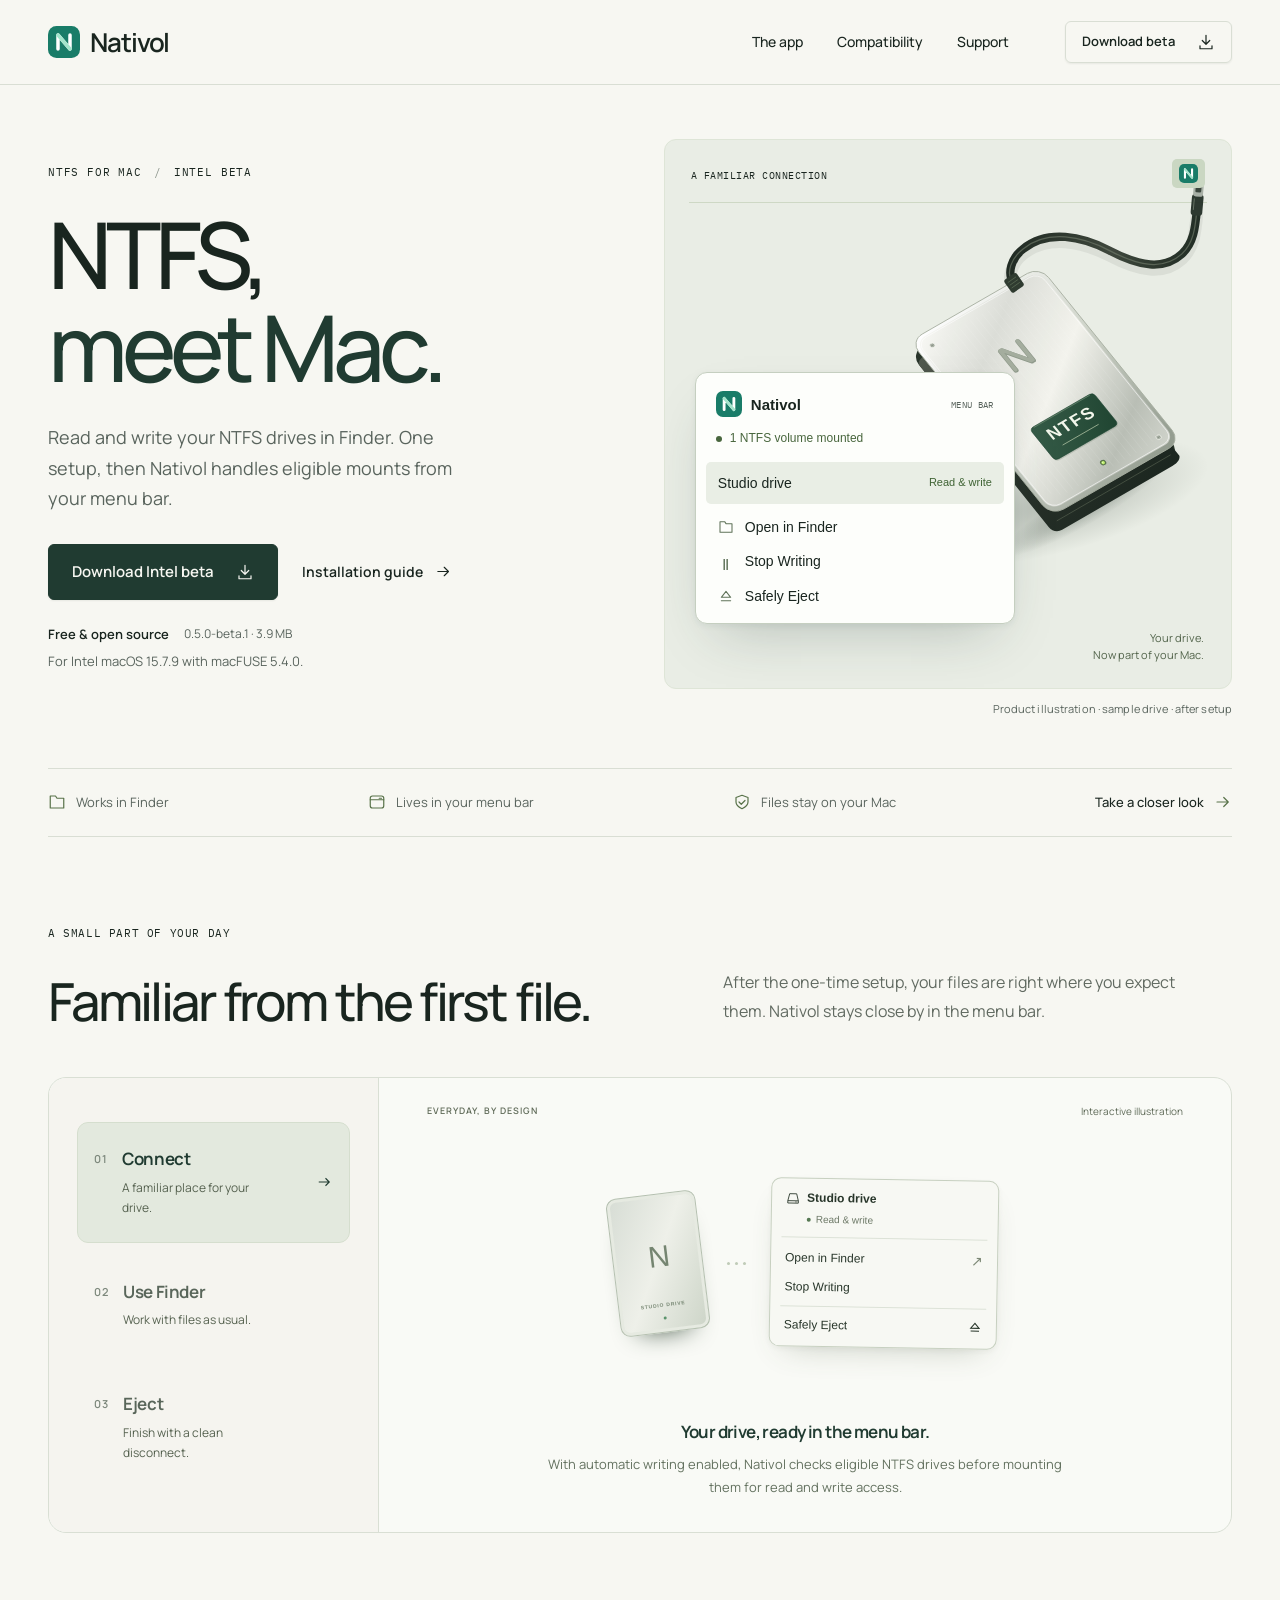
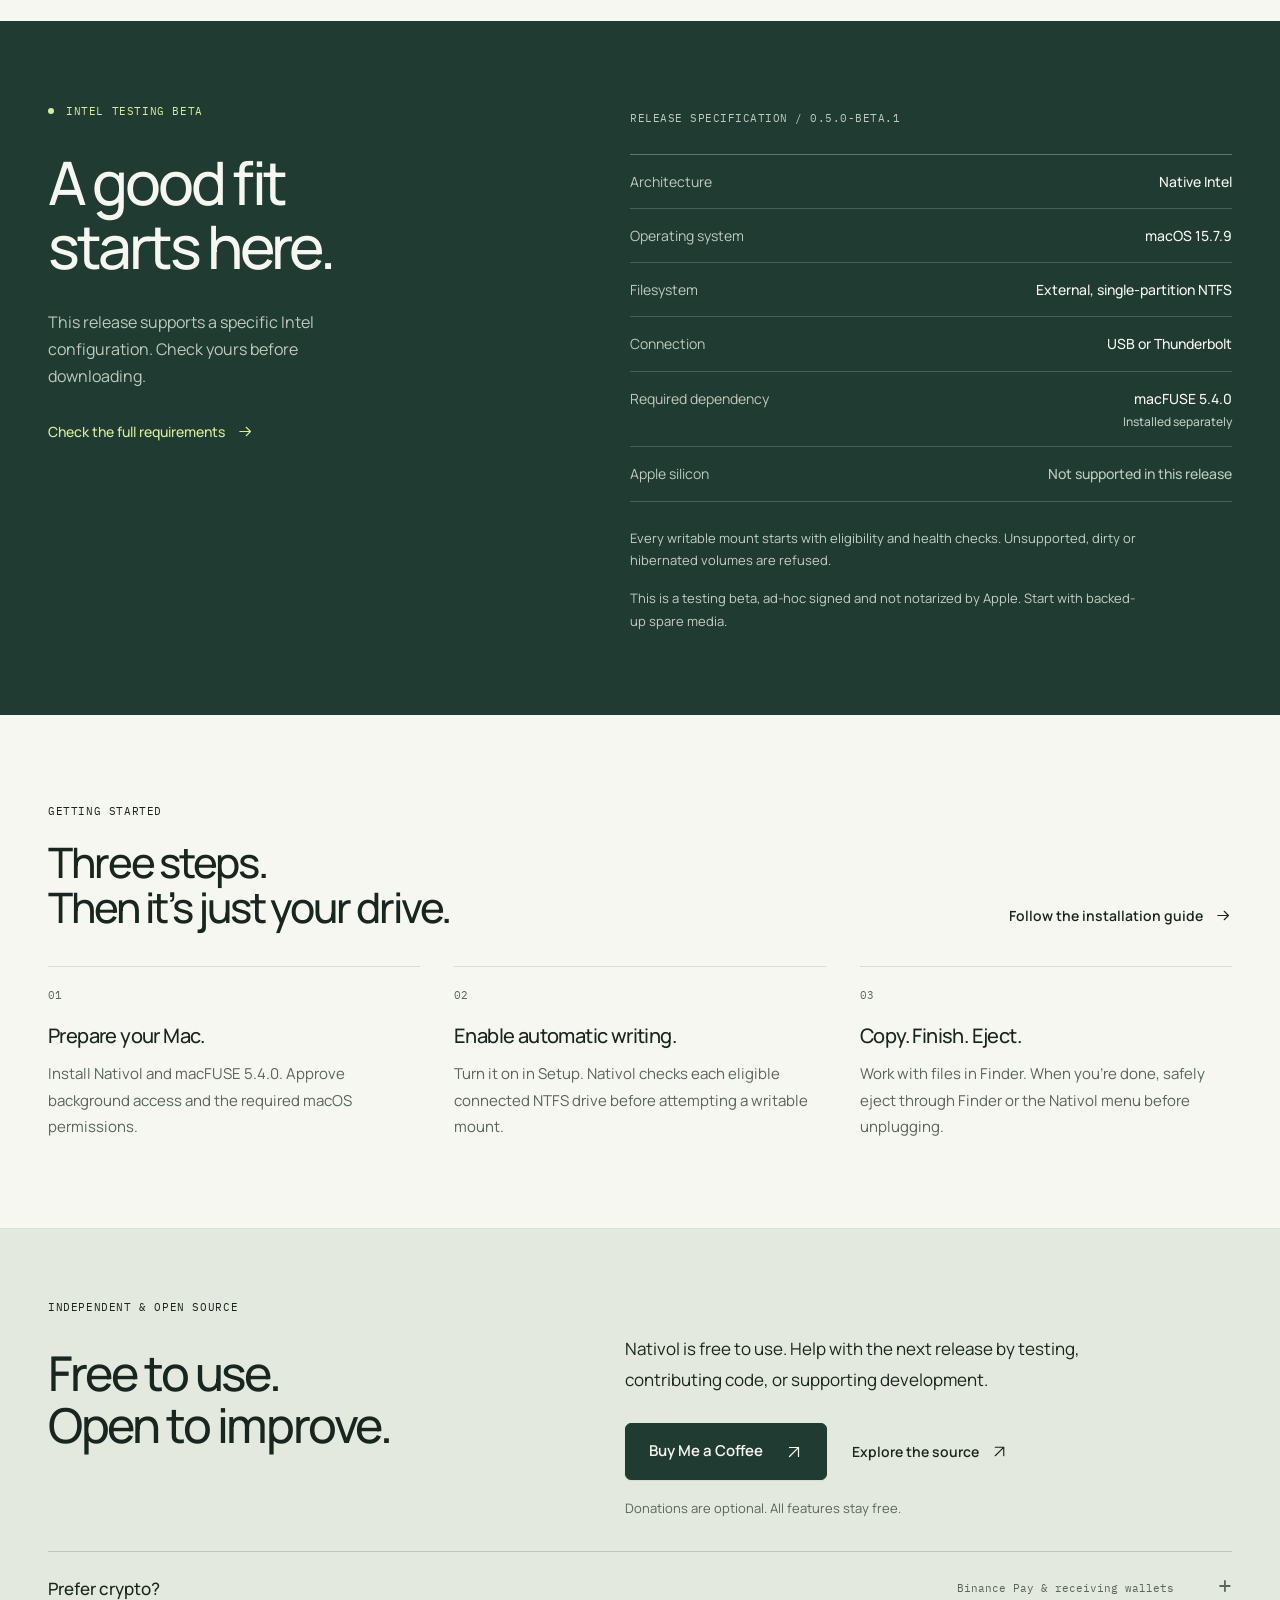
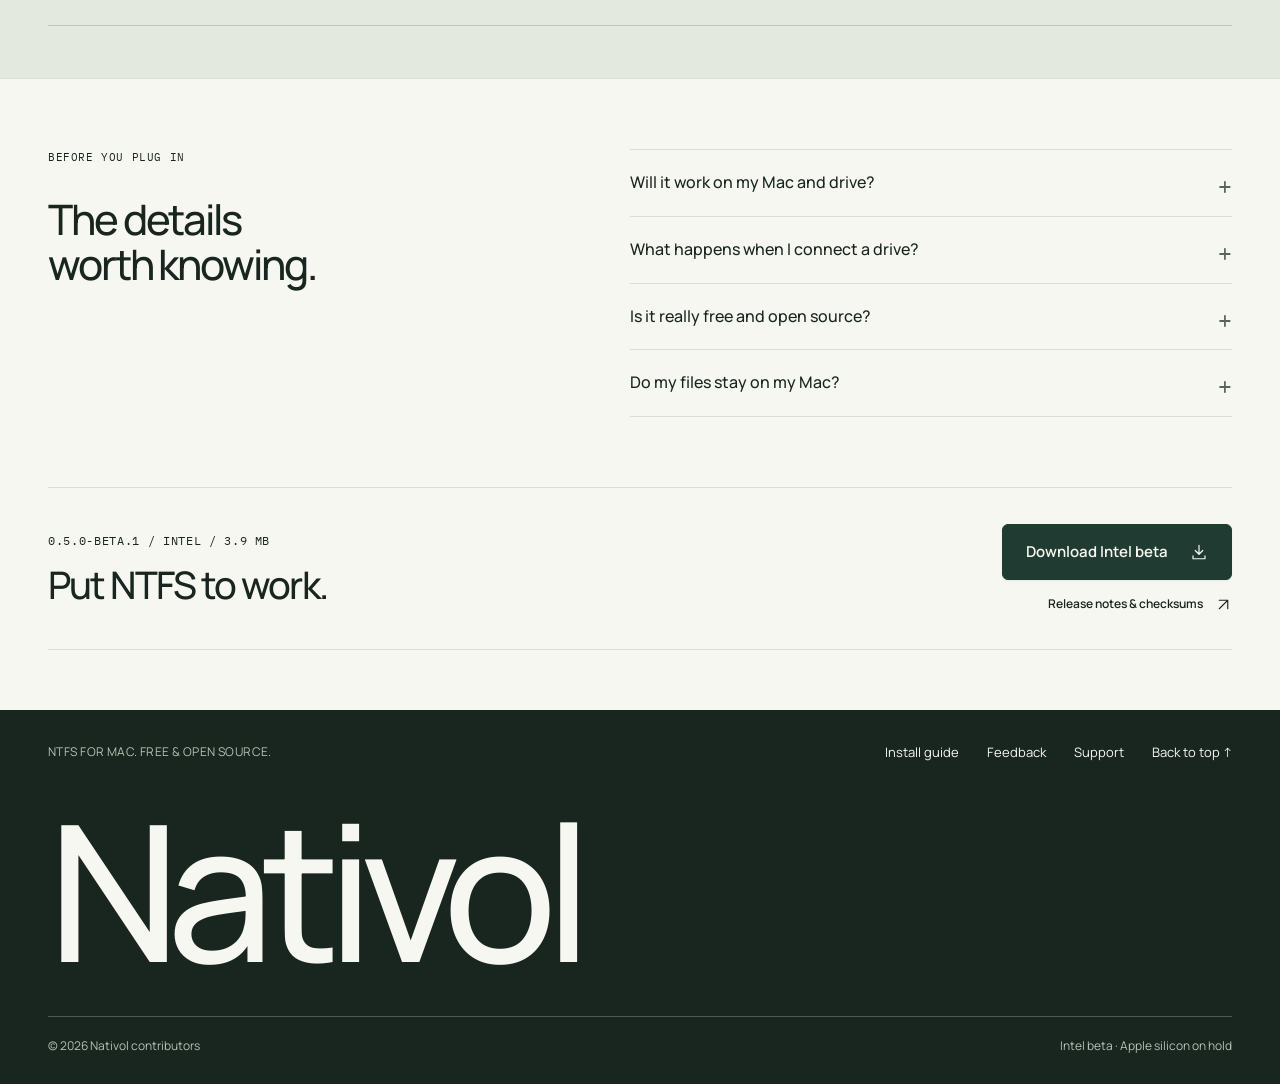
==== commit d5ad1b83: "Refine Nativol website around its Mac utility experience" ====
--- a/site/index.html
+++ b/site/index.html
@@ -4,18 +4,20 @@
   <meta charset="utf-8">
   <meta name="viewport" content="width=device-width, initial-scale=1">
   <meta name="description" content="Read and write eligible NTFS drives in Finder with Nativol. Free, open-source software for Intel Macs. Explore the testing beta and installation guide.">
-  <meta name="theme-color" content="#f5f4ef">
-  <meta property="og:title" content="Nativol — Read. Write. Back to work.">
+  <meta name="theme-color" content="#f7f7f2">
+  <meta property="og:title" content="Nativol — NTFS, meet Mac.">
   <meta property="og:description" content="Copy files to your NTFS drives in Finder. A free, open-source utility for Intel Macs.">
   <meta property="og:type" content="website">
   <meta property="og:site_name" content="Nativol">
   <meta property="og:url" content="https://nativol.org/">
   <meta name="twitter:card" content="summary">
   <link rel="canonical" href="https://nativol.org/">
-  <title>Nativol — Read. Write. Back to work.</title>
+  <title>Nativol — NTFS, meet Mac.</title>
   <link rel="icon" href="assets/nativol.svg" type="image/svg+xml">
-  <link rel="preload" href="assets/fonts/Manrope%5Bwght%5D.ttf" as="font" type="font/ttf" crossorigin>
-  <link rel="stylesheet" href="styles.css?v=20261007-editorial-3">
+  <link rel="preload" href="assets/fonts/Manrope-Variable.woff2" as="font" type="font/woff2" crossorigin>
+  <link rel="stylesheet" href="styles.css?v=20261007-refined-1">
+  <link rel="stylesheet" href="refinements.css?v=20261007-1">
+  <link rel="stylesheet" href="tour.css?v=20261007-1">
   <script src="config.js?v=20261007-coffee" defer></script>
   <script src="site.js?v=20261007-wallets" defer></script>
 </head>
@@ -25,6 +27,10 @@
     <symbol id="i-diagonal" viewBox="0 0 24 24"><path d="M6 18 18 6M6 6h12v12"/></symbol>
     <symbol id="i-download" viewBox="0 0 24 24"><path d="M12 3v12m-5-5 5 5 5-5M4 17v4h16v-4"/></symbol>
     <symbol id="i-check" viewBox="0 0 24 24"><path d="m5 12 4 4L19 6"/></symbol>
+    <symbol id="i-folder" viewBox="0 0 24 24"><path d="M3 7V4h7l2 3h9v13H3Z"/></symbol>
+    <symbol id="i-eject" viewBox="0 0 24 24"><path d="m5 14 7-9 7 9ZM5 19h14"/></symbol>
+    <symbol id="i-menubar" viewBox="0 0 24 24"><rect x="3" y="4" width="18" height="16" rx="3"/><path d="M3 9h18m-6-2h3"/></symbol>
+    <symbol id="i-local" viewBox="0 0 24 24"><path d="m12 3 8 3v6c0 5-8 9-8 9S4 17 4 12V6Z"/><path d="m8 12 3 3 5-5"/></symbol>
   </defs></svg>
   <a class="skip" href="#main">Skip to content</a>
   <header class="site-header">
@@ -38,36 +44,76 @@
     <section class="hero wrap" aria-labelledby="hero-title">
       <div class="hero-copy">
         <p class="eyebrow">NTFS FOR MAC <span aria-hidden="true">/</span> INTEL BETA</p>
-        <h1 id="hero-title">Read.<br>Write.<br>Back to work.</h1>
-        <p class="hero-description">Copy files to your NTFS drives in Finder. Nativol handles the mount. You get on with your work.</p>
+        <h1 id="hero-title">NTFS,<br><span>meet Mac.</span></h1>
+        <p class="hero-description">Read and write your NTFS drives in Finder. One setup, then Nativol handles eligible mounts from your menu bar.</p>
         <div class="actions hero-actions">
           <a id="hero-download-link" class="button" href="https://github.com/jimmychaula-max/Nativol/releases/download/v0.5.0-beta.1/Nativol-0.5.0-beta.1-Intel-Beta.dmg">Download Intel beta <svg class="icon" aria-hidden="true"><use href="#i-download"/></svg></a>
           <a class="text-link" href="guide.html#installation">Installation guide <svg class="icon" aria-hidden="true"><use href="#i-arrow"/></svg></a>
         </div>
-        <p class="hero-note"><span>0.5.0-beta.1 · 3.9 MB · Free &amp; open source</span><span>Intel · macOS 15.7.9 · macFUSE 5.4.0</span></p>
+        <div class="hero-note"><p><strong>Free &amp; open source</strong><span>0.5.0-beta.1 · 3.9 MB</span></p><p>For Intel macOS 15.7.9 with macFUSE 5.4.0.</p></div>
       </div>
       <figure class="drive-figure">
         <div class="drive-stage">
-          <div class="drive-stage-label"><span>01 / EXTERNAL NTFS</span><span class="crosshair" aria-hidden="true">+</span></div>
+          <div class="drive-stage-label"><span>A FAMILIAR CONNECTION</span><span class="scene-menu-icon" aria-hidden="true"><img src="assets/nativol.svg" width="20" height="20" alt=""></span></div>
           <img class="drive-art" src="assets/ntfs-drive.svg" width="600" height="580" alt="Technical illustration of an external NTFS drive">
-          <div class="drive-status"><span class="drive-status-label"><span class="status-dot"></span>READ + WRITE</span><span>Ready in Finder <svg class="icon" aria-hidden="true"><use href="#i-check"/></svg></span></div>
+          <div class="menu-preview" role="img" aria-label="Illustration of Nativol’s menu: Studio drive has read and write access, with Open in Finder, Stop Writing and Safely Eject actions.">
+            <div class="menu-preview-heading"><img src="assets/nativol.svg" width="26" height="26" alt=""><strong>Nativol</strong><span class="menu-preview-meta">MENU BAR</span></div>
+            <p class="menu-preview-status"><span class="status-dot"></span>1 NTFS volume mounted</p>
+            <div class="menu-preview-volume"><span>Studio drive</span><span class="menu-preview-access">Read &amp; write</span></div>
+            <div class="menu-preview-actions"><div><svg class="icon" aria-hidden="true"><use href="#i-folder"/></svg><span>Open in Finder</span></div><div><span class="menu-pause" aria-hidden="true">Ⅱ</span><span>Stop Writing</span></div><div><svg class="icon" aria-hidden="true"><use href="#i-eject"/></svg><span>Safely Eject</span></div></div>
+          </div>
+          <span class="scene-annotation" aria-hidden="true">Your drive.<br>Now part of your Mac.</span>
         </div>
-        <figcaption>Illustration · eligibility checks apply</figcaption>
+        <figcaption>Product illustration · sample drive · after setup</figcaption>
       </figure>
     </section>
 
-    <section class="workflow section wrap" id="features" aria-labelledby="features-title">
-      <div class="section-intro"><p class="eyebrow">LESS TO MANAGE</p><h2 id="features-title">Your workflow.<br>Uninterrupted.</h2><p>Same files. Same Finder.<br>A new way to work with NTFS.</p></div>
-      <div class="editorial-list">
-        <article class="editorial-row"><span class="row-number">01</span><div><h3>Finder, as usual.</h3><p>Copy, move and organize files on eligible NTFS drives. Keep using the tools and folders you already know.</p></div></article>
-        <article class="editorial-row"><span class="row-number">02</span><div><h3>Present in the menu bar.</h3><p>Check drive access and safely eject. Close the window and Nativol keeps running in the background.</p></div></article>
-        <article class="editorial-row"><span class="row-number">03</span><div><h3>One setup. Fewer prompts.</h3><p>Approve the service once. Everyday mounts use background access without storing your password. Start at sign-in if you choose.</p></div></article>
+    <div class="utility-strip wrap" aria-label="At a glance"><span><svg class="icon" aria-hidden="true"><use href="#i-folder"/></svg>Works in Finder</span><span><svg class="icon" aria-hidden="true"><use href="#i-menubar"/></svg>Lives in your menu bar</span><span><svg class="icon" aria-hidden="true"><use href="#i-local"/></svg>Files stay on your Mac</span><a href="#features">Take a closer look <svg class="icon" aria-hidden="true"><use href="#i-arrow"/></svg></a></div>
+
+    <section class="product-tour section wrap" id="features" aria-labelledby="features-title">
+      <div class="tour-heading">
+        <div><p class="eyebrow">A SMALL PART OF YOUR DAY</p><h2 id="features-title">Familiar from the first file.</h2></div>
+        <p>After the one-time setup, your files are right where you expect them. Nativol stays close by in the menu bar.</p>
       </div>
+      <fieldset class="tour-experience">
+        <legend class="tour-sr-only">Explore the Nativol workflow</legend>
+        <input class="tour-input" type="radio" name="nativol-tour" id="tour-connect" checked aria-controls="tour-panel-connect">
+        <input class="tour-input" type="radio" name="nativol-tour" id="tour-finder" aria-controls="tour-panel-finder">
+        <input class="tour-input" type="radio" name="nativol-tour" id="tour-eject" aria-controls="tour-panel-eject">
+        <div class="tour-rail">
+          <label class="tour-step" for="tour-connect"><span class="tour-step-number" aria-hidden="true">01</span><span class="tour-step-copy"><span class="tour-step-title">Connect</span><span class="tour-step-detail">A familiar place for your drive.</span></span><svg class="tour-step-arrow" viewBox="0 0 24 24" aria-hidden="true"><path d="M5 12h14m-5-5 5 5-5 5"/></svg></label>
+          <label class="tour-step" for="tour-finder"><span class="tour-step-number" aria-hidden="true">02</span><span class="tour-step-copy"><span class="tour-step-title">Use Finder</span><span class="tour-step-detail">Work with files as usual.</span></span><svg class="tour-step-arrow" viewBox="0 0 24 24" aria-hidden="true"><path d="M5 12h14m-5-5 5 5-5 5"/></svg></label>
+          <label class="tour-step" for="tour-eject"><span class="tour-step-number" aria-hidden="true">03</span><span class="tour-step-copy"><span class="tour-step-title">Eject</span><span class="tour-step-detail">Finish with a clean disconnect.</span></span><svg class="tour-step-arrow" viewBox="0 0 24 24" aria-hidden="true"><path d="M5 12h14m-5-5 5 5-5 5"/></svg></label>
+        </div>
+        <div class="tour-stage">
+          <div class="tour-stage-meta"><span>EVERYDAY, BY DESIGN</span><span>Interactive illustration</span></div>
+          <div class="tour-panel" id="tour-panel-connect">
+            <div class="tour-scene tour-connect-scene" role="img" aria-label="Illustration of a Studio drive with read and write access in the Nativol menu. The menu includes Open in Finder, Stop Writing and Safely Eject.">
+              <div class="tour-small-drive" aria-hidden="true"><span class="tour-drive-mark">N</span><span class="tour-drive-name">STUDIO DRIVE</span><span class="tour-drive-light"></span></div>
+              <div class="tour-connection" aria-hidden="true"><span></span><span></span><span></span></div>
+              <div class="tour-menu" aria-hidden="true"><div class="tour-menu-heading"><svg viewBox="0 0 24 24"><path d="m6 4-3 12h18L18 4Zm-3 12v4h18v-4M16 18h2"/></svg><strong>Studio drive</strong></div><div class="tour-menu-state"><span></span>Read &amp; write</div><div class="tour-menu-divider"></div><div class="tour-menu-row">Open in Finder<span>↗</span></div><div class="tour-menu-row">Stop Writing</div><div class="tour-menu-divider"></div><div class="tour-menu-row">Safely Eject<svg viewBox="0 0 20 20"><path d="m10 4-6 7h12ZM4 15h12"/></svg></div></div>
+            </div>
+            <div class="tour-caption"><h3>Your drive, ready in the menu bar.</h3><p>With automatic writing enabled, Nativol checks eligible NTFS drives before mounting them for read and write access.</p></div>
+          </div>
+          <div class="tour-panel" id="tour-panel-finder">
+            <div class="tour-scene tour-finder-scene" role="img" aria-label="Illustration of a Finder window for Studio drive, showing example folders Projects and Photos, and the file Notes.txt.">
+              <div class="tour-finder-window" aria-hidden="true"><div class="tour-finder-toolbar"><div class="tour-window-dots"><i></i><i></i><i></i></div><span class="tour-finder-back">‹</span><strong>Studio drive</strong><svg viewBox="0 0 24 24"><path d="M4 6h2m4 0h10M4 12h2m4 0h10M4 18h2m4 0h10"/></svg></div><div class="tour-finder-body"><div class="tour-finder-sidebar"><span>Locations</span><div><svg viewBox="0 0 24 24"><path d="m6 4-3 12h18L18 4Zm-3 12v4h18v-4M16 18h2"/></svg>Studio drive</div></div><div class="tour-finder-files"><div class="tour-file-heading"><span>Name</span><span>Kind</span></div><div class="tour-file-row"><svg class="tour-folder-icon" viewBox="0 0 24 24"><path d="M3 6h7l2 2h9v12H3Z"/></svg><span>Projects</span><small>Folder</small></div><div class="tour-file-row"><svg class="tour-folder-icon" viewBox="0 0 24 24"><path d="M3 6h7l2 2h9v12H3Z"/></svg><span>Photos</span><small>Folder</small></div><div class="tour-file-row"><svg class="tour-file-icon" viewBox="0 0 24 24"><path d="M6 3h8l4 4v14H6Zm8 0v5h4M9 12h6M9 16h6"/></svg><span>Notes.txt</span><small>Text</small></div><div class="tour-finder-space"></div></div></div><div class="tour-finder-bottom">3 items<span>Example files</span></div></div>
+            </div>
+            <div class="tour-caption"><h3>Same Finder. Same way of working.</h3><p>Copy, move and organize files on your writable NTFS drive. There’s no separate file browser to learn.</p></div>
+          </div>
+          <div class="tour-panel" id="tour-panel-eject">
+            <div class="tour-scene tour-eject-scene" role="img" aria-label="Illustration of an external drive that has finished ejecting, with a check mark and the words Ready to unplug.">
+              <div class="tour-ejected-drive" aria-hidden="true"><div class="tour-small-drive"><span class="tour-drive-mark">N</span><span class="tour-drive-name">STUDIO DRIVE</span><span class="tour-drive-light"></span></div><span class="tour-eject-check"><svg viewBox="0 0 24 24"><path d="m5 12 4 4L19 6"/></svg></span></div><span class="tour-eject-status" aria-hidden="true">Ready to unplug</span>
+            </div>
+            <div class="tour-caption"><h3>A small habit. A proper finish.</h3><p>Safely eject through Finder or the Nativol menu. Wait for ejection to finish before unplugging.</p></div>
+          </div>
+        </div>
+      </fieldset>
     </section>
 
     <section class="compatibility-section" id="compatibility" aria-labelledby="compatibility-title">
       <div class="wrap compatibility-layout">
-        <div class="compatibility-intro"><p class="eyebrow"><span class="status-dot"></span> INTEL TESTING BETA</p><h2 id="compatibility-title">A small app.<br>A specific<br>setup.</h2><p>Built for a defined configuration. Broader Mac and drive support will follow separate testing.</p><a class="text-link" href="guide.html">Check the full requirements <svg class="icon" aria-hidden="true"><use href="#i-arrow"/></svg></a></div>
+        <div class="compatibility-intro"><p class="eyebrow"><span class="status-dot"></span> INTEL TESTING BETA</p><h2 id="compatibility-title">A good fit<br>starts here.</h2><p>This release supports a specific Intel configuration. Check yours before downloading.</p><a class="text-link" href="guide.html">Check the full requirements <svg class="icon" aria-hidden="true"><use href="#i-arrow"/></svg></a></div>
         <div class="compatibility-details">
           <p class="spec-heading">RELEASE SPECIFICATION / 0.5.0-BETA.1</p>
           <dl class="compatibility-table">
--- a/site/styles.css
+++ b/site/styles.css
@@ -1,7 +1,7 @@
 @charset "UTF-8";
-@font-face{font-family:Manrope;src:url("assets/fonts/Manrope[wght].ttf") format("truetype");font-weight:200 800;font-style:normal;font-display:swap}
-@font-face{font-family:"IBM Plex Mono";src:url("assets/fonts/IBMPlexMono-Regular.ttf") format("truetype");font-weight:400;font-style:normal;font-display:swap}
-@font-face{font-family:"IBM Plex Mono";src:url("assets/fonts/IBMPlexMono-Medium.ttf") format("truetype");font-weight:500;font-style:normal;font-display:swap}
+@font-face{font-family:Manrope;src:url("assets/fonts/Manrope-Variable.woff2") format("woff2");font-weight:200 800;font-style:normal;font-display:swap}
+@font-face{font-family:"IBM Plex Mono";src:url("assets/fonts/IBMPlexMono-Regular.woff2") format("woff2");font-weight:400;font-style:normal;font-display:swap}
+@font-face{font-family:"IBM Plex Mono";src:url("assets/fonts/IBMPlexMono-Medium.woff2") format("woff2");font-weight:500;font-style:normal;font-display:swap}
 :root{color-scheme:light;--paper:#f5f4ef;--ink:#19251f;--muted:#59645d;--line:#d4d9ce;--sage:#e3e9de;--forest:#203b31;--accent:#d5ee9b;--space-sm:8px;--space-md:16px;--space-lg:24px;--radius-control:6px;--mono:"IBM Plex Mono",ui-monospace,monospace;font-family:Manrope,-apple-system,BlinkMacSystemFont,"Segoe UI",sans-serif;font-synthesis:none;font-size:16px}
 *{box-sizing:border-box}
 html{scroll-behavior:smooth;scroll-padding-top:32px}
--- a/site/refinements.css
+++ b/site/refinements.css
@@ -0,0 +1,215 @@
+/* Product-focused refinement. Shared foundations remain in styles.css. */
+:root { --paper: #f7f7f2; --line: #d9ded4; }
+.wrap { width: min(1240px, calc(100% - 96px)); }
+.nav { min-height: 84px; }
+.nav-links { font-size: 14px; }
+.brand { font-size: 26px; letter-spacing: -1.1px; }
+.button { min-height: 56px; padding: 16px 23px; font-size: 15px; gap: 22px; box-shadow: 0 1px 2px #19251f12; }
+.button-small { min-height: 42px; padding: 10px 16px; font-size: 13px; }
+.text-link { font-size: 14px; }
+.hero { grid-template-columns: minmax(0, .98fr) minmax(0, 1.02fr); gap: 70px; padding: 54px 0 50px; border-bottom: 0; }
+.hero-copy { padding-bottom: 24px; }
+.hero .eyebrow { font-size: 11px; letter-spacing: .075em; margin-bottom: 26px; }
+.hero h1 { font-size: clamp(78px, 7.2vw, 100px); line-height: 1.01; letter-spacing: -.067em; margin-bottom: 28px; }
+.hero h1 span { color: var(--forest); }
+.hero-description { font-size: 18px; line-height: 1.7; max-width: 410px; margin-bottom: 30px; }
+.hero-actions { gap: 24px; }
+.hero-note { display: block; margin-top: 23px; font: 400 13px/1.7 Manrope, sans-serif; }
+.hero-note p { margin: 0; }
+.hero-note p:first-child { display: flex; align-items: center; flex-wrap: wrap; gap: 6px 15px; margin-bottom: 5px; }
+.hero-note strong { font-weight: 600; color: var(--ink); }
+.hero-note span { font-size: 12px; }
+.drive-figure { padding-top: 0; }
+.drive-stage { height: 550px; aspect-ratio: auto; border-radius: 12px; overflow: hidden; background: #e9ede5; border: 1px solid #dee5d7; }
+.drive-stage:before { content: ''; position: absolute; top: 62px; left: 24px; right: 24px; height: 1px; background: #ced8c5; }
+.drive-stage-label { inset: 22px 26px auto; font-size: 10px; letter-spacing: .05em; }
+.scene-menu-icon { width: 33px; height: 29px; margin-top: -3px; display: grid; place-items: center; background: #cad7c2; border-radius: 5px; }
+.scene-menu-icon img { width: 19px; height: 19px; }
+.drive-art { position: absolute; width: 88%; height: auto; right: -13%; top: 20px; opacity: .97; }
+.menu-preview { position: absolute; left: 30px; bottom: 64px; width: 320px; background: #fdfefb; border: 1px solid #c5cfc0; border-radius: 12px; box-shadow: 0 25px 55px -22px #243c3845, 0 2px 6px #243c3810; padding: 18px 10px 10px; font: 400 14px/1.45 -apple-system, BlinkMacSystemFont, 'Segoe UI', sans-serif; }
+.menu-preview-heading { display: flex; align-items: center; gap: 9px; padding: 0 10px; }
+.menu-preview-heading strong { font-size: 15px; font-weight: 600; }
+.menu-preview-meta { margin-left: auto; font: 400 9px/1.5 var(--mono); color: var(--muted); letter-spacing: .04em; }
+.menu-preview-status { padding: 13px 10px 14px; margin: 0; display: flex; align-items: center; gap: 8px; color: #48663d; font-size: 12px; }
+.menu-preview-volume { display: flex; align-items: center; justify-content: space-between; gap: 10px; background: #e9eee5; padding: 11px 12px; border-radius: 5px; font-weight: 500; }
+.menu-preview-access { font-size: 11px; color: #3f6334; }
+.menu-preview-actions { padding: 6px 3px 0; }
+.menu-preview-actions>div { display: flex; align-items: center; gap: 11px; padding: 7px 9px; }
+.menu-preview-actions .icon, .menu-pause { width: 16px; height: 16px; color: #60735a; }
+.menu-pause { display: grid; place-items: center; font-size: 15px; }
+.scene-annotation { position: absolute; right: 27px; bottom: 24px; font-size: 11px; line-height: 1.6; color: #52644b; text-align: right; }
+.drive-figure figcaption { padding-top: 11px; font: 400 11px/1.6 Manrope, sans-serif; color: var(--muted); }
+.utility-strip { display: flex; align-items: center; justify-content: space-between; gap: 20px; border-block: 1px solid var(--line); padding-block: 23px; font-size: 13px; color: var(--muted); }
+.utility-strip>span, .utility-strip>a { display: flex; align-items: center; gap: 10px; }
+.utility-strip .icon { width: 18px; height: 18px; color: #587249; }
+.utility-strip>a { text-decoration: none; color: var(--ink); font-weight: 500; }
+.utility-strip>a:hover { text-decoration: underline; }
+.section { padding-block: 88px; }
+h2 { font-size: 50px; letter-spacing: -.05em; }
+.eyebrow { font-size: 11px; }
+.compatibility-section { padding-block: 82px; }
+.compatibility-layout { grid-template-columns: minmax(0, .9fr) minmax(0, 1.1fr); gap: 90px; }
+.compatibility-intro h2 { font-size: 60px; line-height: 1.07; }
+.compatibility-intro>p:not(.eyebrow) { font-size: 16px; line-height: 1.7; max-width: 350px; }
+.compatibility-intro .eyebrow, .spec-heading { font-size: 11px; }
+.compatibility-table>div { font-size: 14px; padding-block: 15px; }
+.compatibility-table small { font-size: 12px; }
+.compatibility-notes p { font-size: 13px; line-height: 1.75; }
+.setup-section .section-intro { display: grid; grid-template-columns: 1fr auto; align-items: end; gap: 0 30px; margin-bottom: 35px; }
+.setup-section .eyebrow { grid-column: 1 / -1; margin-bottom: 20px; }
+.setup-section h2 { font-size: 42px; margin: 0; }
+.setup-section .text-link { margin-bottom: 5px; }
+.steps { gap: 34px; }
+.steps h3 { font-size: 20px; }
+.steps p { font-size: 15px; line-height: 1.75; }
+.steps .row-number { font-size: 11px; margin-bottom: 20px; }
+.support-section { padding-block: 70px 52px; }
+.support-layout { gap: 0 60px; }
+.support-layout h2 { font-size: 48px; }
+.support-copy { padding-top: 35px; }
+.support-copy>p:first-child { font-size: 17px; }
+.support-footnote, .network-note { font-size: 13px; }
+.crypto-disclosure { margin-top: 32px; }
+.disclosure-hint { font-size: 11px; }
+.wallet-label { font-size: 16px; }
+.wallet-asset, .wallet-network, .binance-pay-recipient, .binance-pay-note, .binance-pay-id-label { font-size: 12px; }
+.wallet-address { font-size: 12px; }
+.wallet-copy { font-size: 12px; min-height: 42px; }
+.faq-section { gap: 70px; padding-block: 70px; }
+.faq-section h2 { font-size: 42px; }
+.faq-list summary { font-size: 16px; padding-block: 20px; }
+.faq-list details p { font-size: 15px; line-height: 1.75; }
+.download-section { padding-block: 36px; }
+.download-section h2 { font-size: 38px; }
+.download-section .eyebrow, .download-actions .text-link { font-size: 12px; }
+.site-footer { margin-top: 60px; padding-top: 32px; }
+.footer-wordmark { font-size: clamp(90px, 15vw, 190px); letter-spacing: -.067em; line-height: 1.08; margin-block: 24px; }
+.footer-top, .footer-bottom { font: 400 12px/1.7 Manrope,sans-serif; }
+.footer-links { font-size: 13px; }
+.footer-bottom { padding-block: 19px 28px; }
+@media (max-width: 1100px) {
+  .wrap { width: calc(100% - 64px); }
+  .hero { gap: 42px; }
+  .hero h1 { font-size: 79px; }
+  .hero-actions { align-items: flex-start; flex-direction: column; gap: 18px; }
+  .hero-description { font-size: 17px; }
+  .drive-stage { height: 520px; }
+  .menu-preview { width: calc(100% - 44px); left: 22px; bottom: 57px; max-width: 310px; }
+  .drive-art { width: 110%; right: -28%; top: 10px; }
+  .utility-strip { flex-wrap: wrap; justify-content: flex-start; gap: 16px 32px; font-size: 12px; }
+  .utility-strip>a { margin-left: auto; }
+  .compatibility-layout { gap: 55px; }
+  .compatibility-intro h2 { font-size: 53px; }
+  .compatibility-table>div { font-size: 13px; }
+  .setup-section .section-intro { display: block; }
+  .setup-section .text-link { margin-top: 22px; }
+  .support-actions { flex-direction: column; align-items: flex-start; gap: 20px; }
+}
+@media (max-width: 800px) {
+  .hero { gap: 28px; }
+  .hero h1 { font-size: 64px; }
+  .hero .eyebrow { font-size: 10px; }
+  .hero-description { font-size: 16px; }
+  .drive-stage { height: 495px; }
+  .menu-preview { left: 14px; width: calc(100% - 28px); font-size: 13px; padding-inline: 7px; }
+  .menu-preview-volume { padding-inline: 9px; }
+  .menu-preview-meta { display: none; }
+  .menu-preview-access { font-size: 10px; }
+  .drive-stage-label { inset-inline: 20px; font-size: 9px; }
+  .utility-strip { display: grid; grid-template-columns: 1fr 1fr; }
+  .utility-strip>a { margin-left: 0; }
+  .section { padding-block: 68px; }
+  .compatibility-layout { gap: 36px; }
+  .compatibility-intro h2 { font-size: 46px; }
+  .compatibility-intro>p:not(.eyebrow) { font-size: 15px; }
+  .compatibility-notes p { font-size: 12px; }
+  .steps { gap: 24px; }
+  .steps p { font-size: 14px; }
+  .support-layout h2 { font-size: 40px; }
+}
+@media (max-width: 700px) {
+  .wrap { width: calc(100% - 48px); }
+  .nav { min-height: 76px; }
+  .button-small { font-size: 12px; padding: 10px 13px; }
+  .hero { grid-template-columns: 1fr; gap: 34px; padding-block: 40px 32px; }
+  .hero-copy { padding-bottom: 0; }
+  .hero h1 { font-size: clamp(65px, 15vw, 88px); margin-bottom: 23px; }
+  .hero .eyebrow { margin-bottom: 24px; font-size: 10px; }
+  .hero-description { font-size: 17px; max-width: 470px; margin-bottom: 25px; }
+  .hero-actions { flex-direction: row; align-items: center; gap: 22px; }
+  .hero-note { font-size: 13px; margin-top: 20px; }
+  .hero-note span { font-size: 12px; }
+  .drive-stage { height: 430px; }
+  .drive-art { width: 81%; top: -24px; right: -6%; }
+  .menu-preview { left: 23px; bottom: 40px; width: 300px; font-size: 14px; padding: 15px 9px 8px; }
+  .menu-preview-meta { display: block; }
+  .menu-preview-access { font-size: 11px; }
+  .drive-stage-label { inset: 19px 23px auto; font-size: 10px; }
+  .scene-annotation { display: none; }
+  .drive-figure figcaption { font-size: 11px; }
+  .utility-strip { gap: 17px 16px; padding-block: 20px; font-size: 12px; }
+  .utility-strip .icon { width: 17px; height: 17px; }
+  .utility-strip>span, .utility-strip>a { gap: 8px; }
+  .section { padding-block: 60px; }
+  .compatibility-section { padding-block: 59px; }
+  .compatibility-layout { grid-template-columns: 1fr; gap: 35px; }
+  .compatibility-intro h2 { font-size: 50px; }
+  .compatibility-intro .eyebrow, .spec-heading { font-size: 10px; }
+  .compatibility-table>div { font-size: 13px; }
+  .compatibility-notes p { font-size: 13px; }
+  .setup-section h2 { font-size: 36px; }
+  .steps p { font-size: 15px; }
+  .steps .row-number { margin-bottom: 0; }
+  .support-section { padding-block: 58px 43px; }
+  .support-layout { gap: 0; }
+  .support-layout h2 { font-size: 40px; }
+  .support-copy { padding-top: 0; }
+  .support-copy>p:first-child { font-size: 16px; }
+  .support-actions { flex-direction: row; align-items: center; gap: 20px; }
+  .support-footnote { font-size: 12px; }
+  .wallet-copy { font-size: 12px; min-height: 42px; }
+  .wallet-address { font-size: 12px; }
+  .binance-pay { grid-template-columns: 122px minmax(0,1fr); gap: 17px; }
+  .binance-pay-qr { width: 122px; }
+  .faq-section { gap: 25px; }
+  .faq-section h2 { font-size: 36px; }
+  .faq-list summary { font-size: 15px; }
+  .faq-list details p { font-size: 14px; }
+  .download-section h2 { font-size: 37px; }
+  .site-footer { margin-top: 46px; }
+  .footer-wordmark { font-size: clamp(86px, 24vw, 144px); margin-block: 27px; }
+  .footer-top, .footer-bottom { font-size: 11px; }
+  .footer-links { gap: 18px; font-size: 12px; }
+}
+@media (max-width: 420px) {
+  .hero-actions { align-items: flex-start; flex-direction: column; gap: 18px; }
+  .hero h1 { font-size: 67px; }
+  .hero-note p:first-child { flex-direction: column; align-items: flex-start; gap: 2px; }
+  .drive-stage { height: 405px; }
+  .drive-art { width: 110%; right: -30%; top: -5px; }
+  .menu-preview { width: calc(100% - 34px); left: 17px; bottom: 24px; }
+  .utility-strip { font-size: 11px; gap: 17px 12px; }
+  .utility-strip>span, .utility-strip>a { gap: 7px; }
+  .support-actions { flex-direction: column; align-items: flex-start; }
+  .hero-note { font-size: 12px; }
+  .download-section h2 { font-size: 34px; }
+}
+@media (max-width: 359px) {
+  .wrap { width: calc(100% - 36px); }
+  .hero h1 { font-size: 59px; }
+  .hero-description { font-size: 16px; }
+  .hero .eyebrow { font-size: 9px; }
+  .brand { font-size: 23px; }
+  .button-small { font-size: 11px; padding-inline: 10px; gap: 10px; }
+  .menu-preview { font-size: 12px; }
+  .menu-preview-heading strong { font-size: 14px; }
+  .menu-preview-volume { gap: 5px; padding-inline: 7px; }
+  .menu-preview-access { font-size: 10px; }
+  .utility-strip { grid-template-columns: 1fr; font-size: 12px; gap: 13px; }
+  .compatibility-table>div { font-size: 12px; }
+  .binance-pay { grid-template-columns: 1fr; }
+  .footer-bottom { flex-direction: column; gap: 7px; }
+  .footer-bottom>span:last-child { text-align: left; }
+}
+@media (prefers-reduced-motion: reduce) { html { scroll-behavior: auto; } }
+@media print { .utility-strip { display: none; } .site-footer { background: white; color: black; } }
--- a/site/tour.css
+++ b/site/tour.css
@@ -0,0 +1,75 @@
+/* A native radio group makes the product tour work without scripts. */
+.tour-heading{display:grid;grid-template-columns:1.2fr 1fr;gap:64px;align-items:end;margin-bottom:48px}
+.tour-heading h2{max-width:620px;font-size:clamp(36px,4.1vw,58px);line-height:1.08;letter-spacing:-.055em;margin:0}
+.tour-heading>p{max-width:460px;margin:0 0 4px;color:#616a61;line-height:1.8;font-size:16px}
+.tour-experience{position:relative;display:grid;grid-template-columns:300px minmax(0,1fr);gap:0;min-width:0;padding:0;margin:0;border:1px solid #d9dfd4;border-radius:18px;overflow:hidden;background:#f9faf6}
+.tour-sr-only,.tour-input{position:absolute;width:1px;height:1px;padding:0;margin:-1px;overflow:hidden;clip:rect(0,0,0,0);white-space:nowrap;border:0}
+.tour-rail{display:flex;flex-direction:column;justify-content:center;padding:32px 20px;border-right:1px solid #d9dfd4;background:#f5f4ef;gap:12px}
+.tour-step{display:flex;align-items:center;gap:15px;padding:24px 16px;border:1px solid transparent;border-radius:11px;color:#59665a;cursor:pointer;transition:background .18s,color .18s,border-color .18s}
+.tour-step:hover{background:#f0f2eb}
+.tour-step-number{align-self:flex-start;margin-top:3px;font-size:11px;font-weight:600;letter-spacing:.06em;color:#7d887c}
+.tour-step-copy{display:flex;flex-direction:column;gap:7px;flex:1}
+.tour-step-title{font-size:17px;font-weight:650;line-height:1.4;letter-spacing:-.025em}
+.tour-step-detail{font-size:12px;line-height:1.65;max-width:155px;color:#566250}
+.tour-step-arrow{width:18px;height:18px;fill:none;stroke:currentColor;stroke-width:1.5;opacity:0;flex-shrink:0}
+#tour-connect:checked~.tour-rail label[for="tour-connect"],#tour-finder:checked~.tour-rail label[for="tour-finder"],#tour-eject:checked~.tour-rail label[for="tour-eject"]{background:#e3e9de;border-color:#d5dece;color:#203b31}
+#tour-connect:checked~.tour-rail label[for="tour-connect"] .tour-step-arrow,#tour-finder:checked~.tour-rail label[for="tour-finder"] .tour-step-arrow,#tour-eject:checked~.tour-rail label[for="tour-eject"] .tour-step-arrow{opacity:1}
+#tour-connect:focus-visible~.tour-rail label[for="tour-connect"],#tour-finder:focus-visible~.tour-rail label[for="tour-finder"],#tour-eject:focus-visible~.tour-rail label[for="tour-eject"]{outline:3px solid #426b54;outline-offset:3px}
+.tour-stage{min-width:0;padding:26px 36px 32px;position:relative}
+.tour-stage-meta{display:flex;justify-content:space-between;gap:16px;color:#606b59;font-size:9px;font-weight:600;line-height:1.5;letter-spacing:.11em}
+.tour-stage-meta span+span{letter-spacing:0;font-size:10px;font-weight:400;color:#606b59}
+.tour-panel{display:none}
+#tour-connect:checked~.tour-stage #tour-panel-connect,#tour-finder:checked~.tour-stage #tour-panel-finder,#tour-eject:checked~.tour-stage #tour-panel-eject{display:block}
+.tour-scene{height:288px;position:relative;display:flex;align-items:center;justify-content:center;gap:24px;font-family:-apple-system,BlinkMacSystemFont,"Segoe UI",sans-serif}
+.tour-caption{max-width:520px;margin:0 auto;text-align:center;padding-top:12px}
+.tour-caption h3{font-size:17px;font-weight:650;letter-spacing:-.035em;line-height:1.5;margin:0 0 8px;color:#203b31}
+.tour-caption p{font-size:13px;line-height:1.8;margin:0;color:#63715f}
+.tour-small-drive{width:90px;height:139px;border-radius:10px;background:linear-gradient(116deg,#d6dcd4,#eef0e9 49%,#ccd4c7);border:1px solid #b5c0b0;box-shadow:inset 0 0 0 3px #e6eae1,0 16px 26px -20px #263d29;position:relative;flex-shrink:0;transform:rotate(-7deg);color:#758571}
+.tour-drive-mark{display:block;text-align:center;margin-top:37px;font-size:30px;font-weight:500;letter-spacing:-.13em}
+.tour-drive-name{position:absolute;bottom:23px;left:0;width:100%;font-size:5px;letter-spacing:.16em;text-align:center;font-weight:650}
+.tour-drive-light{position:absolute;bottom:12px;width:3px;height:3px;border-radius:50%;left:43px;background:#5b946c}
+.tour-connection{display:flex;gap:5px;align-items:center}
+.tour-connection span{width:3px;height:3px;background:#c0cbb8;border-radius:50%}
+.tour-menu{width:228px;background:rgba(247,248,243,.97);border:1px solid #c7d0c0;border-radius:10px;padding:10px 7px 7px;color:#28362a;box-shadow:0 14px 32px -16px #45573c4d,0 2px 5px #45573c0d;transform:rotate(1deg);font-size:12px;line-height:1.6}
+.tour-menu-heading{display:flex;align-items:center;gap:7px;padding:0 7px 4px}
+.tour-menu-heading strong{font-weight:600;font-size:12px}
+.tour-menu svg{width:14px;height:14px;fill:none;stroke:currentColor;stroke-width:1.5}
+.tour-menu-state{display:flex;align-items:center;gap:5px;padding:0 7px 4px 28px;font-size:10px;color:#6d7967}
+.tour-menu-state>span{width:4px;height:4px;border-radius:50%;background:#567953}
+.tour-menu-divider{height:1px;background:#dce2d7;margin:5px 3px}
+.tour-menu-row{padding:4px 7px;display:flex;align-items:center;justify-content:space-between}
+.tour-menu-row>span{font-size:14px;color:#7c8875}
+.tour-finder-window{width:100%;max-width:498px;border:1px solid #d0d7c9;border-radius:10px;background:#fff;overflow:hidden;box-shadow:0 18px 40px -26px #324b3059;font-size:11px;color:#42543d}
+.tour-finder-toolbar{height:44px;display:flex;align-items:center;gap:18px;padding:0 14px;background:#eff2eb;border-bottom:1px solid #dce2d6}
+.tour-window-dots{display:flex;gap:5px}
+.tour-window-dots i{display:block;height:7px;width:7px;border:1px solid #bec9b5;background:#dae2d2;border-radius:50%}
+.tour-finder-back{font-size:25px;line-height:1;color:#8d9984;margin-left:2px}
+.tour-finder-toolbar strong{font-size:11px;font-weight:600;flex:1}
+.tour-finder-toolbar>svg{width:15px;height:15px;fill:none;stroke:#778970;stroke-width:1.5}
+.tour-finder-body{display:flex;min-height:162px}
+.tour-finder-sidebar{width:128px;flex-shrink:0;background:#f2f5ed;border-right:1px solid #e0e6da;padding:17px 8px}
+.tour-finder-sidebar>span{font-size:9px;font-weight:600;color:#909b87;padding-left:8px}
+.tour-finder-sidebar>div{display:flex;align-items:center;gap:5px;white-space:nowrap;margin-top:8px;padding:7px 6px;background:#e0e8d8;border-radius:5px;font-weight:500;font-size:10px}
+.tour-finder-sidebar svg{width:13px;height:13px;fill:none;stroke:#6d825e;stroke-width:1.5;flex-shrink:0}
+.tour-finder-files{flex:1;min-width:0;padding:0 12px}
+.tour-file-heading{display:flex;justify-content:space-between;border-bottom:1px solid #e4e9e0;padding:7px 8px;color:#91a086;font-size:8px}
+.tour-file-row{display:flex;align-items:center;gap:7px;min-height:32px;padding:4px 8px}
+.tour-file-row:nth-child(odd){background:#f6f8f2;border-radius:4px}
+.tour-file-row svg{width:18px;height:18px;flex-shrink:0}
+.tour-folder-icon{fill:#bad0d6;stroke:#92b2bd;stroke-width:1}
+.tour-file-icon{fill:#f9faf7;stroke:#a4b098;stroke-width:1}
+.tour-file-row>span{flex:1}
+.tour-file-row>small{font-size:8px;color:#919f87}
+.tour-finder-bottom{height:24px;border-top:1px solid #e0e6da;display:flex;align-items:center;justify-content:space-between;padding:0 14px;font-size:8px;color:#8b9980;background:#f9faf6}
+.tour-eject-scene{flex-direction:column;gap:23px}
+.tour-ejected-drive{position:relative;margin-top:16px}
+.tour-ejected-drive .tour-small-drive{transform:rotate(0deg);background:linear-gradient(110deg,#dbe0d6,#f0f2ec 50%,#d5dcce)}
+.tour-ejected-drive .tour-drive-light{background:#a8b69c}
+.tour-eject-check{position:absolute;right:-13px;bottom:-10px;width:38px;height:38px;border-radius:50%;display:grid;place-items:center;background:#203b31;border:4px solid #f9faf6}
+.tour-eject-check svg{width:19px;height:19px;fill:none;stroke:#f5f4ef;stroke-width:1.6}
+.tour-eject-status{font-size:11px;color:#64775b;letter-spacing:.015em}
+@media(min-width:1280px){.tour-experience{grid-template-columns:330px minmax(0,1fr)}.tour-rail{padding:36px 28px}.tour-stage{padding-left:48px;padding-right:48px}}
+@media(max-width:900px){.tour-heading{grid-template-columns:1fr;gap:22px;margin-bottom:34px}.tour-heading>p{max-width:550px}.tour-experience{grid-template-columns:230px minmax(0,1fr)}.tour-rail{padding:22px 12px}.tour-step{padding:20px 10px;gap:10px}.tour-step-arrow{display:none}.tour-stage{padding:22px 20px 28px}.tour-scene{gap:12px}.tour-small-drive{width:75px;height:120px}.tour-drive-mark{margin-top:29px}.tour-drive-light{left:36px}.tour-menu{width:193px}.tour-connection{gap:3px}.tour-finder-sidebar{width:103px}.tour-finder-sidebar>div{font-size:8px}.tour-finder-toolbar{gap:11px}.tour-caption{min-height:116px}}
+@media(max-width:640px){.tour-heading{gap:20px;margin-bottom:30px}.tour-heading h2{font-size:36px;max-width:340px}.tour-heading>p{font-size:15px;line-height:1.8}.tour-experience{display:block;border-radius:14px}.tour-rail{flex-direction:row;padding:9px;gap:4px;border-right:0;border-bottom:1px solid #d9dfd4;justify-content:stretch}.tour-step{flex:1;min-width:0;padding:12px 4px;gap:5px;justify-content:center;border-radius:7px}.tour-step-number{font-size:8px;margin:3px 0 0;align-self:center}.tour-step-copy{flex:0 1 auto;gap:0}.tour-step-title{font-size:12px;white-space:nowrap}.tour-step-detail{display:none}.tour-stage{padding:21px 18px 28px}.tour-stage-meta{font-size:8px;letter-spacing:.06em;gap:8px}.tour-stage-meta span+span{font-size:8px}.tour-scene{height:252px;gap:12px}.tour-connect-scene{gap:11px}.tour-small-drive{width:63px;height:103px;border-radius:8px;box-shadow:inset 0 0 0 2px #e6eae1,0 16px 26px -20px #263d29}.tour-drive-mark{font-size:23px;margin-top:25px}.tour-drive-name{font-size:4px;bottom:19px}.tour-drive-light{left:29px;bottom:9px}.tour-connection{gap:3px}.tour-connection span{width:2px;height:2px}.tour-menu{width:176px;font-size:10px;padding:9px 5px 6px}.tour-menu-heading strong{font-size:10px}.tour-menu-state{font-size:8px}.tour-menu-row{padding:4px 7px}.tour-menu svg{width:12px;height:12px}.tour-menu-state{padding-left:26px}.tour-caption{padding-top:0;min-height:113px}.tour-caption h3{font-size:16px;line-height:1.45;max-width:260px;margin:0 auto 10px}.tour-caption p{font-size:12px;line-height:1.8}.tour-finder-window{border-radius:8px}.tour-finder-toolbar{height:38px;gap:10px;padding:0 10px}.tour-finder-toolbar strong{font-size:10px}.tour-window-dots{gap:3px}.tour-window-dots i{width:5px;height:5px}.tour-finder-back{font-size:22px}.tour-finder-sidebar{display:none}.tour-finder-body{min-height:154px}.tour-finder-files{padding:0 7px}.tour-finder-bottom{padding:0 10px}.tour-eject-scene{gap:24px}.tour-ejected-drive .tour-small-drive{width:79px;height:126px}.tour-ejected-drive .tour-drive-mark{margin-top:36px}.tour-ejected-drive .tour-drive-light{left:37px}.tour-eject-check{width:34px;height:34px;right:-12px;bottom:-9px}.tour-eject-check svg{width:16px;height:16px}}
+@media(max-width:360px){.tour-stage{padding-left:12px;padding-right:12px}.tour-connect-scene{gap:7px}.tour-connection{display:none}.tour-menu{width:164px}.tour-step-number{display:none}.tour-stage-meta{font-size:7px}.tour-stage-meta span+span{font-size:7px}}
+@media(prefers-reduced-motion:reduce){.tour-step{transition:none}}
